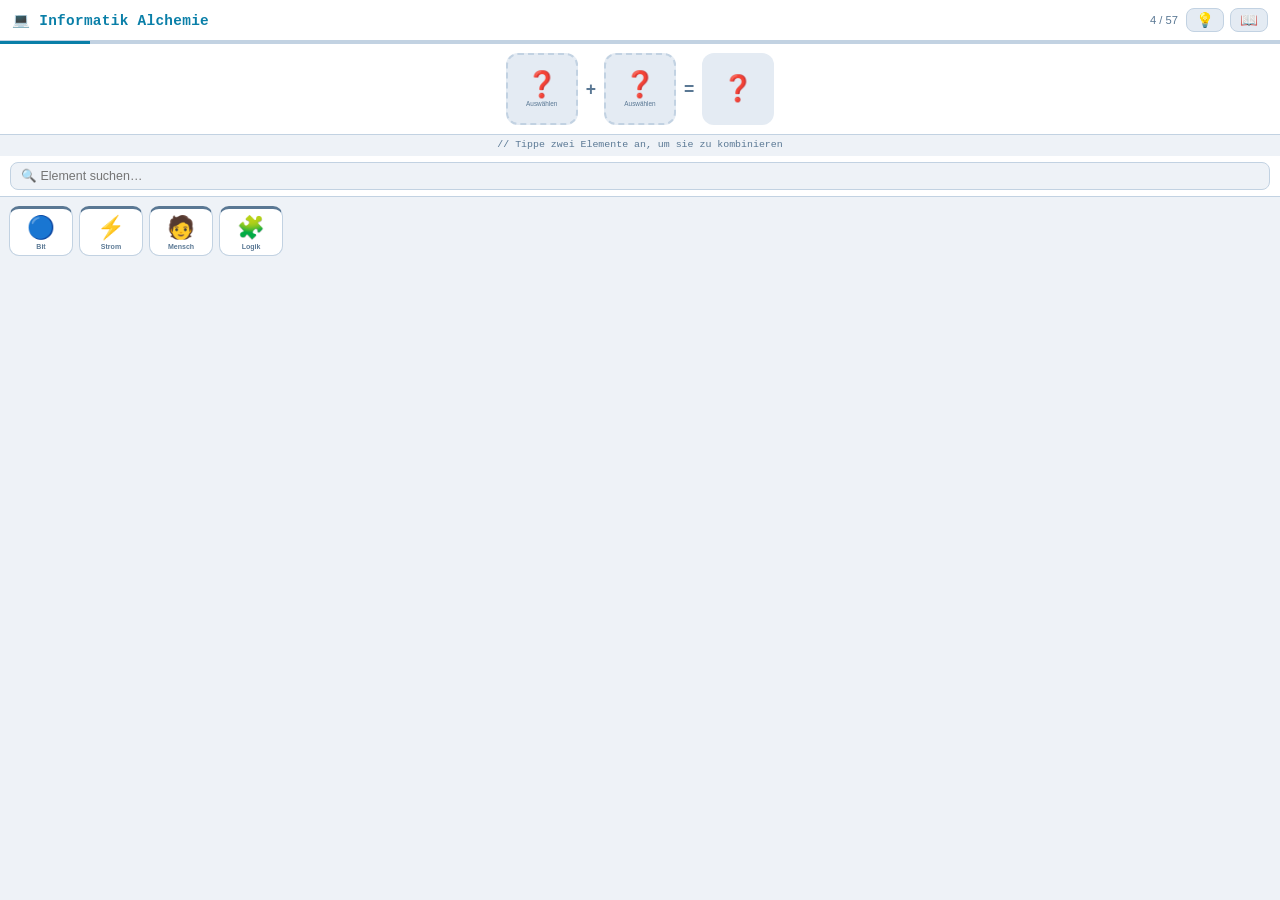
==== index.html @ 6293e2a5 "Rename Index.html to index.html" ====
<!DOCTYPE html>
<html lang="de">
<head>
<meta charset="UTF-8">
<meta name="viewport" content="width=device-width, initial-scale=1.0, user-scalable=no">
<title>Informatik Alchemie – Klasse 7</title>
<style>
*{box-sizing:border-box;margin:0;padding:0}
:root{--bg:#eef2f7;--bg2:#ffffff;--bg3:#e4ebf3;--bd:#c2d2e2;--cy:#0a7fa8;--txt:#1a2a3a;--dim:#5a7894;--grn:#1a7a50;--red:#a02828}
html,body{height:100%;overflow:hidden}
body{font-family:-apple-system,BlinkMacSystemFont,"Segoe UI",sans-serif;background:var(--bg);color:var(--txt);display:flex;flex-direction:column}
#hdr{background:var(--bg2);border-bottom:1px solid var(--bd);padding:8px 12px;display:flex;justify-content:space-between;align-items:center;flex-shrink:0;gap:8px}
#ttl{font-size:.9rem;font-weight:700;color:var(--cy);font-family:'Courier New',monospace;letter-spacing:.3px;white-space:nowrap;overflow:hidden;text-overflow:ellipsis}
.hbtns{display:flex;align-items:center;gap:6px;flex-shrink:0}
#cnt{font-size:.7rem;color:var(--dim);margin-right:2px}
.hbtn{background:var(--bg3);border:1.5px solid var(--bd);color:var(--cy);border-radius:8px;padding:4px 9px;cursor:pointer;font-size:.9rem;line-height:1;transition:background .15s}
.hbtn:active{background:var(--bd)}
#pb{height:3px;background:var(--bd);flex-shrink:0}
#pf{height:100%;background:var(--cy);transition:width .5s}
#cbar{background:var(--bg2);padding:9px 10px;display:flex;align-items:center;justify-content:center;gap:8px;flex-shrink:0;border-bottom:1px solid var(--bd)}
.cslot{width:72px;height:72px;border:2px dashed var(--bd);border-radius:12px;background:var(--bg3);display:flex;flex-direction:column;align-items:center;justify-content:center;flex-shrink:0;transition:border-color .2s}
.cslot.on{border-style:solid;border-color:var(--cy)}
.cslot .se{font-size:1.6rem;line-height:1}
.cslot .sn{font-size:.4rem;color:var(--dim);margin-top:2px;text-align:center;padding:0 3px;max-width:100%;white-space:nowrap;overflow:hidden;text-overflow:ellipsis}
.op{color:var(--dim);font-size:1.1rem;font-weight:bold;flex-shrink:0}
#rslot{width:72px;height:72px;border:2px solid transparent;border-radius:12px;background:var(--bg3);display:flex;flex-direction:column;align-items:center;justify-content:center;flex-shrink:0;transition:border-color .2s}
#rslot .se{font-size:1.6rem;line-height:1}
#rslot .sn{font-size:.4rem;color:var(--dim);margin-top:2px;text-align:center;padding:0 3px}
#rslot.ok{border-color:var(--grn);background:#e6f5ee;animation:pop .4s}
#rslot.nw{border-color:var(--cy);background:#e0f3f8;animation:pop .5s}
#rslot.no{border-color:var(--red);animation:shk .35s}
@keyframes pop{0%{transform:scale(.75)}55%{transform:scale(1.12)}100%{transform:scale(1)}}
@keyframes shk{0%,100%{transform:translateX(0)}30%{transform:translateX(-7px)}70%{transform:translateX(7px)}}
#hint{padding:4px 12px;font-size:.62rem;color:var(--dim);text-align:center;flex-shrink:0;min-height:20px;font-family:'Courier New',monospace;line-height:1.3}
#searchbar{padding:6px 10px;flex-shrink:0;background:var(--bg2);border-bottom:1px solid var(--bd)}
#search{width:100%;padding:6px 10px;border:1.5px solid var(--bd);border-radius:8px;background:var(--bg);color:var(--txt);font-size:.78rem;outline:none}
#search:focus{border-color:var(--cy)}
#grid{flex:1;overflow-y:auto;-webkit-overflow-scrolling:touch;padding:9px;display:flex;flex-wrap:wrap;gap:6px;align-content:flex-start}
.chip{display:flex;flex-direction:column;align-items:center;padding:7px 5px 5px;background:var(--bg2);border:1.5px solid var(--bd);border-radius:10px;cursor:pointer;min-width:64px;max-width:76px;flex:0 0 auto;user-select:none;-webkit-user-select:none;-webkit-tap-highlight-color:transparent;transition:transform .12s,border-color .12s,box-shadow .12s;border-top-width:3px}
.chip:active{transform:scale(.93)}
.chip.sel{border-color:var(--cy)!important;box-shadow:0 0 0 2px rgba(10,127,168,.25);transform:scale(1.06)}
.chip.hl{box-shadow:0 0 0 3px rgba(230,170,20,.55);border-color:#e6aa14!important}
.chip .em{font-size:1.4rem;line-height:1.1}
.chip .nm{font-size:.44rem;margin-top:2px;text-align:center;white-space:nowrap;font-weight:600}
@keyframes nin{0%{opacity:0;transform:scale(.5) rotate(-8deg)}60%{transform:scale(1.15) rotate(2deg)}100%{opacity:1;transform:scale(1)}}
.chip.ni{animation:nin .5s ease}
#toast{position:fixed;bottom:14px;left:50%;transform:translateX(-50%) translateY(80px);background:linear-gradient(135deg,#0a7fa8,#3dc8d8);color:#fff;padding:8px 18px;border-radius:20px;font-weight:700;font-size:.78rem;opacity:0;transition:transform .3s,opacity .3s;pointer-events:none;z-index:999;max-width:88%;text-align:center;font-family:'Courier New',monospace;box-shadow:0 4px 16px rgba(0,0,0,.2)}
#toast.sh{opacity:1;transform:translateX(-50%) translateY(0)}
/* Lexikon */
#lex{display:none;position:fixed;inset:0;background:rgba(20,40,60,.45);z-index:9000;align-items:center;justify-content:center;padding:14px}
#lex.sh{display:flex}
#lexbox{background:var(--bg);width:100%;max-width:560px;max-height:90%;border-radius:14px;display:flex;flex-direction:column;overflow:hidden;box-shadow:0 12px 40px rgba(0,0,0,.3)}
#lexhdr{background:var(--bg2);padding:12px 16px;display:flex;justify-content:space-between;align-items:center;border-bottom:1px solid var(--bd);flex-shrink:0}
#lexhdr b{color:var(--cy);font-size:1rem}
#lexhdr button{background:none;border:none;font-size:1.2rem;cursor:pointer;color:var(--dim)}
#lexbody{overflow-y:auto;padding:10px 14px;flex:1}
.lexcat{margin:12px 0 6px;font-size:.78rem;font-weight:700;display:flex;align-items:center;gap:6px}
.lexcat .dot{width:10px;height:10px;border-radius:50%;display:inline-block}
.lexcat .pct{font-size:.62rem;color:var(--dim);font-weight:400;margin-left:auto}
.lexrow{display:flex;gap:10px;padding:8px 6px;border-bottom:1px solid var(--bg3);align-items:flex-start}
.lexrow .lem{font-size:1.5rem;flex-shrink:0;width:30px;text-align:center}
.lexrow .ltx{flex:1}
.lexrow .ln{font-weight:700;font-size:.82rem}
.lexrow .ld{font-size:.72rem;color:var(--dim);margin:2px 0;line-height:1.35}
.lexrow .lr{font-size:.66rem;color:var(--cy);font-family:'Courier New',monospace}
#lexfoot{padding:10px 14px;border-top:1px solid var(--bd);background:var(--bg2);flex-shrink:0;text-align:center}
#lexfoot button{background:var(--bg3);border:1.5px solid var(--bd);color:var(--red);border-radius:8px;padding:7px 16px;cursor:pointer;font-size:.78rem;font-weight:600}
/* Win */
#win{display:none;position:fixed;inset:0;background:rgba(255,255,255,.94);align-items:center;justify-content:center;flex-direction:column;gap:14px;z-index:9999;text-align:center;padding:24px}
#win.sh{display:flex}
#win h2{font-size:1.3rem;color:var(--cy);font-family:'Courier New',monospace}
#win p{color:var(--txt);font-size:.85rem;line-height:1.6}
</style>
</head>
<body>
<div id="hdr">
  <div id="ttl">💻 Informatik Alchemie</div>
  <div class="hbtns">
    <span id="cnt">4 / 57</span>
    <button class="hbtn" onclick="hint()" title="Tipp">💡</button>
    <button class="hbtn" onclick="openLex()" title="Lexikon">📖</button>
  </div>
</div>
<div id="pb"><div id="pf" style="width:7%"></div></div>
<div id="cbar">
  <div class="cslot" id="sa"><span class="se">❓</span><span class="sn">Auswählen</span></div>
  <div class="op">+</div>
  <div class="cslot" id="sb"><span class="se">❓</span><span class="sn">Auswählen</span></div>
  <div class="op">=</div>
  <div id="rslot"><span class="se" id="re">❓</span><span class="sn" id="rn"></span></div>
</div>
<div id="hint">// Tippe zwei Elemente an, um sie zu kombinieren</div>
<div id="searchbar"><input id="search" placeholder="🔍 Element suchen…" oninput="renderGrid()"></div>
<div id="grid"></div>
<div id="toast"></div>

<div id="lex"><div id="lexbox">
  <div id="lexhdr"><b>📖 Lexikon</b><button onclick="closeLex()">✕</button></div>
  <div id="lexbody"></div>
  <div id="lexfoot"><button onclick="resetGame()">🔄 Spiel zurücksetzen</button></div>
</div></div>

<div id="win">
  <div style="font-size:3rem">🏆</div>
  <h2>./win --alle-entdeckt</h2>
  <p>Du hast alle 57 Informatik-Konzepte gefunden!<br>Du bist ein echter Informatik-Profi! 🎉</p>
</div>

<script>
// EL[key] = [Name, Emoji, Kategorie, Definition]
const EL={
  bit:["Bit","🔵","grund","Kleinste Informationseinheit – ist entweder 0 oder 1."],
  strom:["Strom","⚡","grund","Elektrische Energie, die alle Computer-Bauteile antreibt."],
  mensch:["Mensch","🧑","grund","Programmiert, bedient und nutzt den Computer."],
  logik:["Logik","🧩","grund","Regeln, nach denen wahr/falsch-Entscheidungen getroffen werden."],
  byte:["Byte","💾","daten","8 Bits zusammen – speichert z.B. genau ein Zeichen."],
  signal:["Signal","📶","daten","Ein Bit, das als Strom über eine Leitung übertragen wird."],
  binaerzahl:["Binärzahl","🔢","daten","Zahl, die nur aus 0 und 1 besteht (Dualsystem)."],
  zahl:["Dezimalzahl","🔟","daten","Zahl im Zehnersystem mit den Ziffern 0–9, wie wir sie kennen."],
  pixel:["Pixel","⬜","daten","Kleinster einzelner Bildpunkt auf dem Bildschirm."],
  zeichen:["Zeichen","🔤","daten","Ein Buchstabe, eine Ziffer oder ein Symbol (per ASCII codiert)."],
  datei:["Datei","📄","daten","Gespeicherte Daten mit einem Namen, z.B. ein Foto oder Text."],
  text:["Text","📝","daten","Eine Folge von Zeichen, die Wörter und Sätze bildet."],
  bild:["Bild","🖼️","daten","Aus vielen Pixeln zusammengesetzte Grafik."],
  video:["Video","🎬","daten","Bewegte Bilder zusammen mit Ton."],
  ton:["Ton","🎵","daten","Hörbares Signal, z.B. Musik oder Sprache."],
  qrcode:["QR-Code","🔲","daten","Quadratisches Muster, das Daten als Bild speichert."],
  ordner:["Ordner","📁","daten","Behälter, der mehrere Dateien zusammen ablegt."],
  arbeitsspeicher:["Arbeitsspeicher","💡","hardware","Schneller Speicher (RAM) – behält Daten nur, solange Strom da ist."],
  bildschirm:["Bildschirm","📺","hardware","Zeigt Bilder und Texte sichtbar an (Monitor)."],
  transistor:["Transistor","🔌","hardware","Winziger elektronischer Schalter – Grundbaustein des Computers."],
  gatter:["Logikgatter","🚪","hardware","Schaltung, die logische Verknüpfungen wie UND/ODER ausführt."],
  schaltkreis:["Schaltkreis","⬛","hardware","Viele verbundene Gatter auf einem Chip."],
  prozessor:["Prozessor","🧠","hardware","Das Rechenzentrum (CPU) – führt alle Befehle aus."],
  rechner:["Rechner","🖥️","hardware","Prozessor und Arbeitsspeicher, die zusammen rechnen."],
  festplatte:["Festplatte","🗄️","hardware","Speicher, der Daten dauerhaft behält – auch ohne Strom."],
  computer:["Computer","💻","hardware","Vollständige Maschine zum Verarbeiten von Daten."],
  algorithmus:["Algorithmus","📋","prog","Schritt-für-Schritt-Anleitung zum Lösen eines Problems."],
  bedingung:["Bedingung","❓","prog","Eine wenn-dann-Entscheidung im Programm (if)."],
  sequenz:["Sequenz","➡️","prog","Befehle, die nacheinander ausgeführt werden."],
  schleife:["Schleife","🔄","prog","Wiederholt Befehle, solange eine Bedingung gilt (Loop)."],
  funktion:["Funktion","📦","prog","Wiederverwendbarer Block aus mehreren Befehlen."],
  code:["Code","🔡","prog","In einer Programmiersprache geschriebener Algorithmus."],
  pseudocode:["Pseudocode","📓","prog","Algorithmus in einfacher Sprache – noch nicht für den Computer."],
  struktogramm:["Struktogramm","📊","prog","Diagramm, das einen Algorithmus in Blöcken darstellt."],
  fehler:["Fehler / Bug","❌","prog","Das Programm tut nicht, was es soll."],
  debugging:["Debugging","🔍","prog","Fehler im Programm suchen und beheben."],
  programm:["Programm","💿","prog","Code, der vom Prozessor ausgeführt wird."],
  software:["Software","📱","prog","Alle Programme zusammen (Gegenteil von Hardware)."],
  betriebssystem:["Betriebssystem","⚙️","prog","Grundprogramm, das den Computer steuert (z.B. Windows)."],
  app:["App","📲","prog","Anwendungsprogramm für Nutzer, oft auf dem Handy."],
  roboter:["Roboter","🦾","prog","Maschine, die nach einem Programm Aufgaben ausführt."],
  ki:["KI","🤖","prog","Künstliche Intelligenz – Software, die scheinbar denkt und lernt."],
  netzwerk:["Netzwerk","🕸️","netz","Mehrere verbundene Computer, die Daten austauschen."],
  protokoll:["Protokoll","📜","netz","Regeln, wie Geräte miteinander kommunizieren (z.B. HTTP)."],
  router:["Router","📡","netz","Gerät, das Datenpakete im Netzwerk weiterleitet."],
  ipadresse:["IP-Adresse","🏷️","netz","Eindeutige Nummer eines Geräts im Netzwerk."],
  internet:["Internet","🌍","netz","Weltweites Netz aus Millionen verbundener Netzwerke."],
  server:["Server","🗃️","netz","Computer, der Daten oder Dienste bereitstellt."],
  cloud:["Cloud","☁️","netz","Speicher und Dienste auf fernen Servern im Internet."],
  website:["Website","🌐","netz","Seite im Internet, die im Browser angezeigt wird."],
  email:["E-Mail","📧","netz","Elektronische Nachricht, übers Internet verschickt."],
  passwort:["Passwort","🔑","sicher","Geheime Zeichenfolge, die ein Konto schützt."],
  verschluesselung:["Verschlüsselung","🔐","sicher","Macht Daten unlesbar – außer für Befugte."],
  datenschutz:["Datenschutz","🛡️","sicher","Schutz persönlicher Daten vor Missbrauch."],
  firewall:["Firewall","🧱","sicher","Schutzwall, der unerwünschte Zugriffe blockiert."],
  datenbank:["Datenbank","🗂️","sicher","Geordnete Sammlung vieler Daten zum schnellen Finden."],
  suche:["Suchalgorithmus","🔎","sicher","Verfahren, das gezielt Daten in einer Menge findet."],
};
const TOTAL=Object.keys(EL).length;

const CAT={
  grund:["Grundelemente","#5a7894"],
  daten:["Daten & Darstellung","#1e7fd0"],
  hardware:["Hardware","#d07a1a"],
  prog:["Programmierung","#1a9a5a"],
  netz:["Netzwerk","#8050c0"],
  sicher:["Sicherheit & Daten","#c0405a"],
};

const R={},REV={};
function r(a,b,c){R[[a,b].sort().join("+")]=c;if(!REV[c])REV[c]=[a,b]}

// Daten & Darstellung
r("bit","bit","byte");r("bit","strom","signal");r("bit","logik","binaerzahl");
r("binaerzahl","binaerzahl","zahl");r("byte","byte","pixel");r("byte","logik","zeichen");
r("byte","zeichen","datei");r("byte","strom","arbeitsspeicher");r("zeichen","zeichen","text");
r("zeichen","mensch","passwort");r("pixel","pixel","bild");r("bild","strom","bildschirm");
r("bild","ton","video");r("signal","signal","ton");r("signal","logik","protokoll");
r("binaerzahl","bild","qrcode");
// Hardware
r("strom","logik","transistor");r("transistor","transistor","gatter");r("gatter","gatter","schaltkreis");
r("schaltkreis","strom","prozessor");r("prozessor","arbeitsspeicher","rechner");r("ordner","strom","festplatte");
r("datei","datei","ordner");r("rechner","festplatte","computer");
// Programmierung
r("mensch","logik","algorithmus");r("algorithmus","logik","bedingung");r("algorithmus","algorithmus","sequenz");
r("bedingung","algorithmus","schleife");r("sequenz","logik","funktion");r("algorithmus","zeichen","code");
r("algorithmus","text","pseudocode");r("algorithmus","bild","struktogramm");r("code","logik","fehler");
r("code","prozessor","programm");r("fehler","algorithmus","debugging");r("programm","programm","software");
r("software","computer","betriebssystem");r("software","mensch","app");r("algorithmus","zahl","verschluesselung");
// Netzwerk
r("netzwerk","protokoll","router");r("computer","computer","netzwerk");r("netzwerk","zahl","ipadresse");
r("netzwerk","logik","firewall");r("router","router","internet");r("code","internet","website");
r("text","internet","email");r("computer","internet","server");r("server","server","cloud");
// Datenschutz & Datenbank
r("passwort","internet","datenschutz");r("datei","logik","datenbank");r("datenbank","algorithmus","suche");
// KI & Robotik
r("computer","algorithmus","roboter");r("mensch","roboter","ki");
// Bonus
r("binaerzahl","strom","signal");r("mensch","internet","email");r("mensch","computer","betriebssystem");

const START=["bit","strom","mensch","logik"];
let disc=[...START];
let dset=new Set(disc);
let sel=null,rTmr=null,tTmr=null;

const grid=document.getElementById("grid");
const sa=document.getElementById("sa"),sb=document.getElementById("sb");
const rslot=document.getElementById("rslot"),re=document.getElementById("re"),rn=document.getElementById("rn");
const hintEl=document.getElementById("hint"),toast=document.getElementById("toast"),search=document.getElementById("search");

function key2(a,b){return [a,b].sort().join("+")}

function setSlot(el,k){
  if(k){const[n,e]=EL[k];el.innerHTML=`<span class="se">${e}</span><span class="sn">${n}</span>`;el.classList.add("on")}
  else{el.innerHTML=`<span class="se">❓</span><span class="sn">Auswählen</span>`;el.classList.remove("on")}
}
function resetResult(){
  rslot.className="";re.textContent="❓";rn.textContent="";
  setSlot(sa,null);setSlot(sb,null);
  hintEl.textContent="// Tippe zwei Elemente an, um sie zu kombinieren";
  renderGrid();
}
function renderGrid(newK){
  const q=(search.value||"").trim().toLowerCase();
  grid.innerHTML="";
  for(const k of disc){
    const[n,e,cat]=EL[k];
    if(q && !n.toLowerCase().includes(q))continue;
    const c=document.createElement("div");
    c.className="chip"+(sel===k?" sel":"")+(k===newK?" ni":"");
    c.style.borderTopColor=CAT[cat][1];
    c.innerHTML=`<span class="em">${e}</span><span class="nm" style="color:${CAT[cat][1]}">${n}</span>`;
    c.addEventListener("click",()=>onChip(k));
    grid.appendChild(c);
  }
  const n=dset.size;
  document.getElementById("cnt").textContent=`${n} / ${TOTAL}`;
  document.getElementById("pf").style.width=`${(n/TOTAL*100).toFixed(1)}%`;
  if(n===TOTAL)setTimeout(()=>document.getElementById("win").classList.add("sh"),900);
}
function onChip(k){
  if(sel===null){
    sel=k;setSlot(sa,k);
    hintEl.textContent=`> ${EL[k][1]} ${EL[k][0]} ausgewählt — wähle ein zweites Element`;
    renderGrid();
  } else if(sel===k && !R[key2(k,k)]){
    sel=null;setSlot(sa,null);
    hintEl.textContent="// Tippe zwei Elemente an, um sie zu kombinieren";
    renderGrid();
  } else {
    const res=R[key2(sel,k)];
    setSlot(sb,k);
    if(rTmr)clearTimeout(rTmr);
    if(res){
      const isNew=!dset.has(res);
      if(isNew){disc.push(res);dset.add(res);saveProgress()}
      const[rNm,rEm,rCat,rDef]=EL[res];
      re.textContent=rEm;rn.textContent=rNm;
      rslot.className=isNew?"nw":"ok";
      if(isNew){
        hintEl.innerHTML=`📘 <b>${rNm}:</b> ${rDef}`;
        showToast(`✅ Neu: ${rEm} ${rNm}`);
      } else {
        hintEl.textContent=`> ${rEm} ${rNm} (bereits bekannt)`;
      }
      renderGrid(isNew?res:null);
    } else {
      re.textContent="✕";rn.textContent="Keine Kombi";
      rslot.className="no";
      hintEl.textContent="> ERROR: keine Kombination gefunden";
      renderGrid();
    }
    sel=null;
    rTmr=setTimeout(resetResult,res&&!dset.has(res)?3600:res?1600:900);
  }
}
function showToast(msg){
  toast.textContent=msg;toast.classList.add("sh");
  if(tTmr)clearTimeout(tTmr);
  tTmr=setTimeout(()=>toast.classList.remove("sh"),2600);
}

// === TIPP ===
function hint(){
  const opts=[];
  for(let i=0;i<disc.length;i++)for(let j=i;j<disc.length;j++){
    const res=R[key2(disc[i],disc[j])];
    if(res && !dset.has(res))opts.push([disc[i],disc[j]]);
  }
  if(!opts.length){showToast("Keine neuen Kombis mit aktuellen Elementen");return}
  const[a,b]=opts[Math.floor(Math.random()*opts.length)];
  hintEl.innerHTML=`💡 Tipp: kombiniere <b>${EL[a][1]} ${EL[a][0]}</b> + <b>${EL[b][1]} ${EL[b][0]}</b>`;
  search.value="";
  [a,b].forEach(k=>{
    const chips=grid.querySelectorAll(".chip");
    chips.forEach(c=>{if(c.querySelector(".nm").textContent===EL[k][0]){c.classList.add("hl");setTimeout(()=>c.classList.remove("hl"),2500)}});
  });
  renderGrid();
  setTimeout(()=>{[a,b].forEach(k=>{grid.querySelectorAll(".chip").forEach(c=>{if(c.querySelector(".nm").textContent===EL[k][0])c.classList.add("hl")})})},30);
}

// === LEXIKON ===
function openLex(){
  const body=document.getElementById("lexbody");
  let html="";
  for(const cat in CAT){
    const[cn,cc]=CAT[cat];
    const all=Object.keys(EL).filter(k=>EL[k][2]===cat);
    const found=all.filter(k=>dset.has(k));
    if(!found.length)continue;
    html+=`<div class="lexcat"><span class="dot" style="background:${cc}"></span>${cn}<span class="pct">${found.length}/${all.length}</span></div>`;
    for(const k of found){
      const[n,e,,def]=EL[k];
      let rec="Grundelement";
      if(REV[k]){const[a,b]=REV[k];rec=`${EL[a][1]} ${EL[a][0]} + ${EL[b][1]} ${EL[b][0]}`}
      html+=`<div class="lexrow"><div class="lem">${e}</div><div class="ltx"><div class="ln" style="color:${cc}">${n}</div><div class="ld">${def}</div><div class="lr">= ${rec}</div></div></div>`;
    }
  }
  body.innerHTML=html;
  document.getElementById("lex").classList.add("sh");
}
function closeLex(){document.getElementById("lex").classList.remove("sh")}
function resetGame(){
  if(!confirm("Wirklich neu starten? Alle entdeckten Elemente gehen verloren."))return;
  disc=[...START];dset=new Set(disc);sel=null;
  search.value="";saveProgress();resetResult();closeLex();
  document.getElementById("win").classList.remove("sh");
}

// === SPEICHERN ===
async function saveProgress(){try{await window.storage.set("ia7:disc",JSON.stringify(disc),false)}catch(e){}}
async function loadProgress(){
  try{
    const r=await window.storage.get("ia7:disc",false);
    if(r&&r.value){
      const arr=JSON.parse(r.value).filter(k=>EL[k]);
      const merged=[...START];
      for(const k of arr)if(!merged.includes(k))merged.push(k);
      disc=merged;dset=new Set(disc);
    }
  }catch(e){}
  renderGrid();
}

renderGrid();
loadProgress();
</script>
</body>
</html>
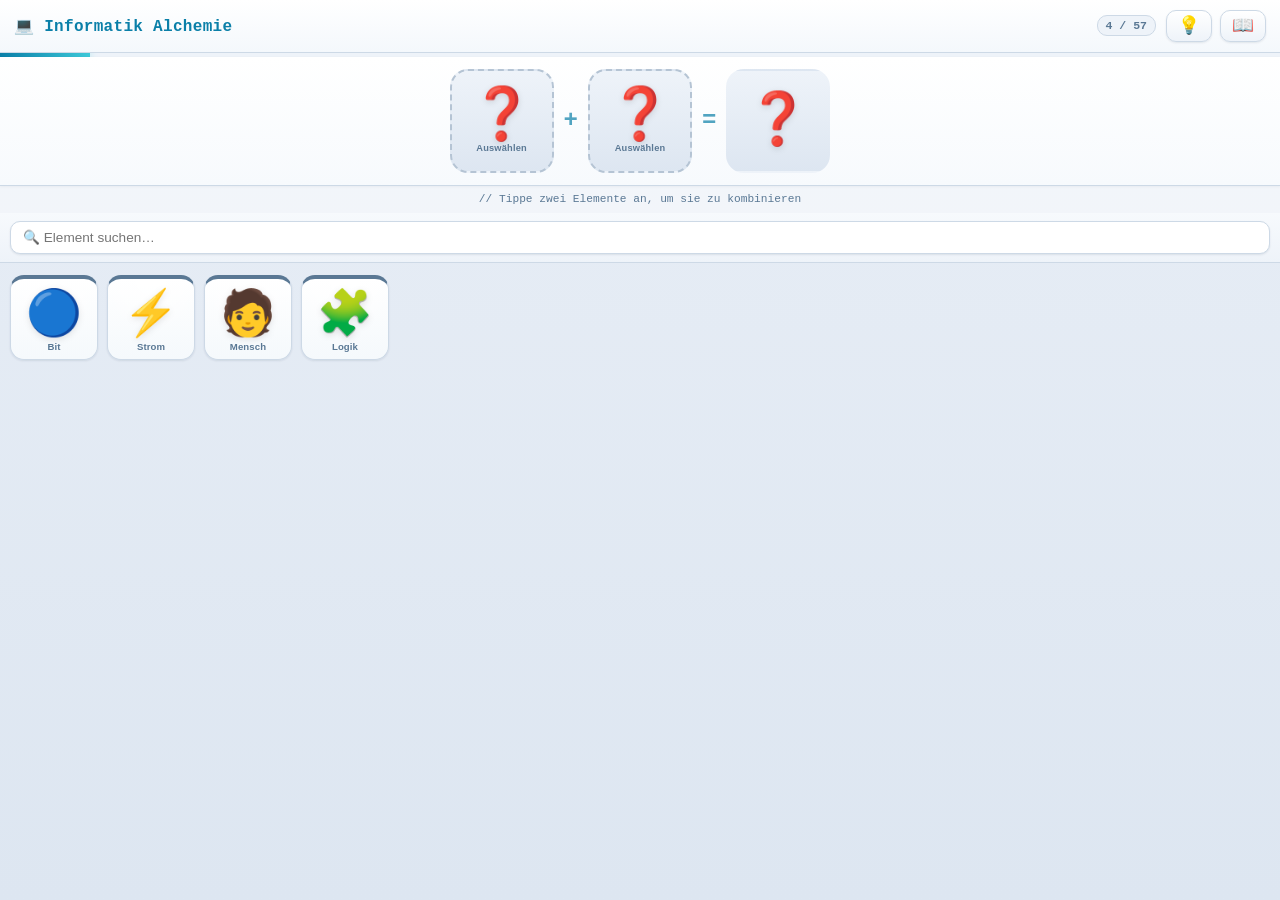
==== commit 2d735e97: "Symbole verdoppeln und Styling modernisieren Emoji-Größen verdoppelt (Chips 1.4→2.8rem, Slots 1.6→3." ====
--- a/index.html
+++ b/index.html
@@ -6,70 +6,106 @@
 <title>Informatik Alchemie – Klasse 7</title>
 <style>
 *{box-sizing:border-box;margin:0;padding:0}
-:root{--bg:#eef2f7;--bg2:#ffffff;--bg3:#e4ebf3;--bd:#c2d2e2;--cy:#0a7fa8;--txt:#1a2a3a;--dim:#5a7894;--grn:#1a7a50;--red:#a02828}
+:root{
+  --bg:#e8eef6;--bg2:#ffffff;--bg3:#eef3f9;--bd:#cdd9e6;--bd2:#b5c4d4;
+  --cy:#0a7fa8;--cy2:#3dc8d8;--txt:#13243a;--dim:#5a7894;
+  --grn:#0f9560;--red:#c53030;--gold:#e6aa14;
+  --shadow-sm:0 1px 2px rgba(20,40,70,.06),0 1px 3px rgba(20,40,70,.04);
+  --shadow-md:0 4px 12px rgba(20,40,70,.08),0 2px 4px rgba(20,40,70,.05);
+  --shadow-lg:0 10px 30px rgba(20,40,70,.15),0 4px 10px rgba(20,40,70,.08);
+}
 html,body{height:100%;overflow:hidden}
-body{font-family:-apple-system,BlinkMacSystemFont,"Segoe UI",sans-serif;background:var(--bg);color:var(--txt);display:flex;flex-direction:column}
-#hdr{background:var(--bg2);border-bottom:1px solid var(--bd);padding:8px 12px;display:flex;justify-content:space-between;align-items:center;flex-shrink:0;gap:8px}
-#ttl{font-size:.9rem;font-weight:700;color:var(--cy);font-family:'Courier New',monospace;letter-spacing:.3px;white-space:nowrap;overflow:hidden;text-overflow:ellipsis}
-.hbtns{display:flex;align-items:center;gap:6px;flex-shrink:0}
-#cnt{font-size:.7rem;color:var(--dim);margin-right:2px}
-.hbtn{background:var(--bg3);border:1.5px solid var(--bd);color:var(--cy);border-radius:8px;padding:4px 9px;cursor:pointer;font-size:.9rem;line-height:1;transition:background .15s}
-.hbtn:active{background:var(--bd)}
-#pb{height:3px;background:var(--bd);flex-shrink:0}
-#pf{height:100%;background:var(--cy);transition:width .5s}
-#cbar{background:var(--bg2);padding:9px 10px;display:flex;align-items:center;justify-content:center;gap:8px;flex-shrink:0;border-bottom:1px solid var(--bd)}
-.cslot{width:72px;height:72px;border:2px dashed var(--bd);border-radius:12px;background:var(--bg3);display:flex;flex-direction:column;align-items:center;justify-content:center;flex-shrink:0;transition:border-color .2s}
-.cslot.on{border-style:solid;border-color:var(--cy)}
-.cslot .se{font-size:1.6rem;line-height:1}
-.cslot .sn{font-size:.4rem;color:var(--dim);margin-top:2px;text-align:center;padding:0 3px;max-width:100%;white-space:nowrap;overflow:hidden;text-overflow:ellipsis}
-.op{color:var(--dim);font-size:1.1rem;font-weight:bold;flex-shrink:0}
-#rslot{width:72px;height:72px;border:2px solid transparent;border-radius:12px;background:var(--bg3);display:flex;flex-direction:column;align-items:center;justify-content:center;flex-shrink:0;transition:border-color .2s}
-#rslot .se{font-size:1.6rem;line-height:1}
-#rslot .sn{font-size:.4rem;color:var(--dim);margin-top:2px;text-align:center;padding:0 3px}
-#rslot.ok{border-color:var(--grn);background:#e6f5ee;animation:pop .4s}
-#rslot.nw{border-color:var(--cy);background:#e0f3f8;animation:pop .5s}
-#rslot.no{border-color:var(--red);animation:shk .35s}
-@keyframes pop{0%{transform:scale(.75)}55%{transform:scale(1.12)}100%{transform:scale(1)}}
-@keyframes shk{0%,100%{transform:translateX(0)}30%{transform:translateX(-7px)}70%{transform:translateX(7px)}}
-#hint{padding:4px 12px;font-size:.62rem;color:var(--dim);text-align:center;flex-shrink:0;min-height:20px;font-family:'Courier New',monospace;line-height:1.3}
-#searchbar{padding:6px 10px;flex-shrink:0;background:var(--bg2);border-bottom:1px solid var(--bd)}
-#search{width:100%;padding:6px 10px;border:1.5px solid var(--bd);border-radius:8px;background:var(--bg);color:var(--txt);font-size:.78rem;outline:none}
-#search:focus{border-color:var(--cy)}
-#grid{flex:1;overflow-y:auto;-webkit-overflow-scrolling:touch;padding:9px;display:flex;flex-wrap:wrap;gap:6px;align-content:flex-start}
-.chip{display:flex;flex-direction:column;align-items:center;padding:7px 5px 5px;background:var(--bg2);border:1.5px solid var(--bd);border-radius:10px;cursor:pointer;min-width:64px;max-width:76px;flex:0 0 auto;user-select:none;-webkit-user-select:none;-webkit-tap-highlight-color:transparent;transition:transform .12s,border-color .12s,box-shadow .12s;border-top-width:3px}
-.chip:active{transform:scale(.93)}
-.chip.sel{border-color:var(--cy)!important;box-shadow:0 0 0 2px rgba(10,127,168,.25);transform:scale(1.06)}
-.chip.hl{box-shadow:0 0 0 3px rgba(230,170,20,.55);border-color:#e6aa14!important}
-.chip .em{font-size:1.4rem;line-height:1.1}
-.chip .nm{font-size:.44rem;margin-top:2px;text-align:center;white-space:nowrap;font-weight:600}
-@keyframes nin{0%{opacity:0;transform:scale(.5) rotate(-8deg)}60%{transform:scale(1.15) rotate(2deg)}100%{opacity:1;transform:scale(1)}}
-.chip.ni{animation:nin .5s ease}
-#toast{position:fixed;bottom:14px;left:50%;transform:translateX(-50%) translateY(80px);background:linear-gradient(135deg,#0a7fa8,#3dc8d8);color:#fff;padding:8px 18px;border-radius:20px;font-weight:700;font-size:.78rem;opacity:0;transition:transform .3s,opacity .3s;pointer-events:none;z-index:999;max-width:88%;text-align:center;font-family:'Courier New',monospace;box-shadow:0 4px 16px rgba(0,0,0,.2)}
+body{font-family:-apple-system,BlinkMacSystemFont,"Segoe UI",sans-serif;background:linear-gradient(180deg,#e8eef6 0%,#dde6f1 100%);color:var(--txt);display:flex;flex-direction:column;-webkit-font-smoothing:antialiased}
+
+#hdr{background:linear-gradient(180deg,#ffffff,#f4f8fc);border-bottom:1px solid var(--bd);padding:10px 14px;display:flex;justify-content:space-between;align-items:center;flex-shrink:0;gap:8px;box-shadow:var(--shadow-sm)}
+#ttl{font-size:1rem;font-weight:700;color:var(--cy);font-family:'Courier New',monospace;letter-spacing:.3px;white-space:nowrap;overflow:hidden;text-overflow:ellipsis}
+.hbtns{display:flex;align-items:center;gap:8px;flex-shrink:0}
+#cnt{font-size:.72rem;color:var(--dim);margin-right:2px;font-weight:600;font-family:'Courier New',monospace;background:var(--bg3);padding:3px 8px;border-radius:10px;border:1px solid var(--bd)}
+.hbtn{background:linear-gradient(180deg,#fff,var(--bg3));border:1.5px solid var(--bd);color:var(--cy);border-radius:10px;padding:6px 11px;cursor:pointer;font-size:1.1rem;line-height:1;transition:all .15s;box-shadow:var(--shadow-sm)}
+.hbtn:hover{border-color:var(--cy);transform:translateY(-1px);box-shadow:var(--shadow-md)}
+.hbtn:active{transform:translateY(0) scale(.95);background:var(--bd)}
+
+#pb{height:4px;background:var(--bg3);flex-shrink:0;overflow:hidden}
+#pf{height:100%;background:linear-gradient(90deg,var(--cy),var(--cy2));transition:width .6s cubic-bezier(.2,.8,.2,1);box-shadow:0 0 8px rgba(61,200,216,.6)}
+
+#cbar{background:linear-gradient(180deg,#fff,#f7fafd);padding:12px 10px;display:flex;align-items:center;justify-content:center;gap:10px;flex-shrink:0;border-bottom:1px solid var(--bd);box-shadow:var(--shadow-sm)}
+.cslot{width:104px;height:104px;border:2.5px dashed var(--bd2);border-radius:18px;background:linear-gradient(180deg,var(--bg3),#dde6f1);display:flex;flex-direction:column;align-items:center;justify-content:center;flex-shrink:0;transition:all .2s;padding:4px}
+.cslot.on{border-style:solid;border-color:var(--cy);background:linear-gradient(180deg,#e8f4fa,#d4ecf5);box-shadow:inset 0 0 0 1px rgba(10,127,168,.15),0 2px 8px rgba(10,127,168,.18)}
+.cslot .se{font-size:3.2rem;line-height:1;filter:drop-shadow(0 2px 3px rgba(0,0,0,.12))}
+.cslot .sn{font-size:.58rem;color:var(--dim);margin-top:4px;text-align:center;padding:0 3px;max-width:100%;white-space:nowrap;overflow:hidden;text-overflow:ellipsis;font-weight:600;letter-spacing:.2px}
+.cslot.on .sn{color:var(--cy)}
+
+.op{color:var(--cy);font-size:1.5rem;font-weight:900;flex-shrink:0;font-family:'Courier New',monospace;opacity:.7;text-shadow:0 1px 0 rgba(255,255,255,.8)}
+
+#rslot{width:104px;height:104px;border:2.5px solid transparent;border-radius:18px;background:linear-gradient(180deg,var(--bg3),#dde6f1);display:flex;flex-direction:column;align-items:center;justify-content:center;flex-shrink:0;transition:all .25s;padding:4px}
+#rslot .se{font-size:3.2rem;line-height:1;filter:drop-shadow(0 2px 3px rgba(0,0,0,.12))}
+#rslot .sn{font-size:.58rem;color:var(--dim);margin-top:4px;text-align:center;padding:0 3px;font-weight:600;white-space:nowrap;overflow:hidden;text-overflow:ellipsis;max-width:100%}
+#rslot.ok{border-color:var(--grn);background:linear-gradient(180deg,#e9f8f1,#d4f0e2);box-shadow:0 4px 14px rgba(15,149,96,.25);animation:pop .4s}
+#rslot.ok .sn{color:var(--grn)}
+#rslot.nw{border-color:var(--cy);background:linear-gradient(180deg,#e0f3f8,#c5ebf3);box-shadow:0 4px 18px rgba(10,127,168,.35);animation:pop .5s}
+#rslot.nw .sn{color:var(--cy)}
+#rslot.no{border-color:var(--red);background:linear-gradient(180deg,#fbeaea,#f6d8d8);box-shadow:0 4px 14px rgba(197,48,48,.22);animation:shk .35s}
+#rslot.no .sn{color:var(--red)}
+@keyframes pop{0%{transform:scale(.7)}55%{transform:scale(1.14)}100%{transform:scale(1)}}
+@keyframes shk{0%,100%{transform:translateX(0)}25%{transform:translateX(-8px)}75%{transform:translateX(8px)}}
+
+#hint{padding:6px 12px;font-size:.7rem;color:var(--dim);text-align:center;flex-shrink:0;min-height:22px;font-family:'Courier New',monospace;line-height:1.4;background:rgba(255,255,255,.5)}
+#hint b{color:var(--cy)}
+
+#searchbar{padding:8px 10px;flex-shrink:0;background:linear-gradient(180deg,#f7fafd,#eef3f9);border-bottom:1px solid var(--bd)}
+#search{width:100%;padding:8px 12px;border:1.5px solid var(--bd);border-radius:10px;background:#fff;color:var(--txt);font-size:.85rem;outline:none;transition:all .15s;box-shadow:var(--shadow-sm)}
+#search:focus{border-color:var(--cy);box-shadow:0 0 0 3px rgba(10,127,168,.15),var(--shadow-sm)}
+
+#grid{flex:1;overflow-y:auto;-webkit-overflow-scrolling:touch;padding:12px 10px;display:flex;flex-wrap:wrap;gap:9px;align-content:flex-start}
+
+.chip{display:flex;flex-direction:column;align-items:center;justify-content:flex-start;padding:10px 6px 7px;background:linear-gradient(180deg,#fff,#f5f9fc);border:1.5px solid var(--bd);border-radius:14px;cursor:pointer;min-width:88px;max-width:104px;flex:0 0 auto;user-select:none;-webkit-user-select:none;-webkit-tap-highlight-color:transparent;transition:transform .15s cubic-bezier(.2,.8,.2,1),border-color .15s,box-shadow .15s;border-top-width:4px;box-shadow:var(--shadow-sm);position:relative;overflow:hidden}
+.chip::before{content:"";position:absolute;inset:0;background:radial-gradient(circle at 50% 0%,rgba(255,255,255,.7),transparent 60%);pointer-events:none}
+.chip:hover{transform:translateY(-2px);box-shadow:var(--shadow-md);border-color:var(--bd2)}
+.chip:active{transform:scale(.92)}
+.chip.sel{border-color:var(--cy)!important;box-shadow:0 0 0 3px rgba(10,127,168,.25),var(--shadow-md);transform:scale(1.07)}
+.chip.hl{box-shadow:0 0 0 3px rgba(230,170,20,.55),0 4px 14px rgba(230,170,20,.35);border-color:var(--gold)!important;animation:pulse 1.5s infinite}
+@keyframes pulse{0%,100%{box-shadow:0 0 0 3px rgba(230,170,20,.55),0 4px 14px rgba(230,170,20,.35)}50%{box-shadow:0 0 0 6px rgba(230,170,20,.25),0 6px 18px rgba(230,170,20,.45)}}
+.chip .em{font-size:2.8rem;line-height:1.05;filter:drop-shadow(0 2px 3px rgba(0,0,0,.1));position:relative}
+.chip .nm{font-size:.6rem;margin-top:5px;text-align:center;white-space:nowrap;font-weight:700;letter-spacing:.1px;position:relative}
+
+@keyframes nin{0%{opacity:0;transform:scale(.4) rotate(-12deg)}60%{transform:scale(1.18) rotate(3deg)}100%{opacity:1;transform:scale(1)}}
+.chip.ni{animation:nin .55s cubic-bezier(.2,.9,.3,1.2)}
+
+#toast{position:fixed;bottom:18px;left:50%;transform:translateX(-50%) translateY(100px);background:linear-gradient(135deg,var(--cy),var(--cy2));color:#fff;padding:11px 22px;border-radius:24px;font-weight:700;font-size:.85rem;opacity:0;transition:transform .35s cubic-bezier(.2,.8,.2,1),opacity .3s;pointer-events:none;z-index:999;max-width:88%;text-align:center;font-family:'Courier New',monospace;box-shadow:0 8px 24px rgba(10,127,168,.4),0 2px 6px rgba(0,0,0,.1)}
 #toast.sh{opacity:1;transform:translateX(-50%) translateY(0)}
+
 /* Lexikon */
-#lex{display:none;position:fixed;inset:0;background:rgba(20,40,60,.45);z-index:9000;align-items:center;justify-content:center;padding:14px}
-#lex.sh{display:flex}
-#lexbox{background:var(--bg);width:100%;max-width:560px;max-height:90%;border-radius:14px;display:flex;flex-direction:column;overflow:hidden;box-shadow:0 12px 40px rgba(0,0,0,.3)}
-#lexhdr{background:var(--bg2);padding:12px 16px;display:flex;justify-content:space-between;align-items:center;border-bottom:1px solid var(--bd);flex-shrink:0}
-#lexhdr b{color:var(--cy);font-size:1rem}
-#lexhdr button{background:none;border:none;font-size:1.2rem;cursor:pointer;color:var(--dim)}
-#lexbody{overflow-y:auto;padding:10px 14px;flex:1}
-.lexcat{margin:12px 0 6px;font-size:.78rem;font-weight:700;display:flex;align-items:center;gap:6px}
-.lexcat .dot{width:10px;height:10px;border-radius:50%;display:inline-block}
-.lexcat .pct{font-size:.62rem;color:var(--dim);font-weight:400;margin-left:auto}
-.lexrow{display:flex;gap:10px;padding:8px 6px;border-bottom:1px solid var(--bg3);align-items:flex-start}
-.lexrow .lem{font-size:1.5rem;flex-shrink:0;width:30px;text-align:center}
-.lexrow .ltx{flex:1}
-.lexrow .ln{font-weight:700;font-size:.82rem}
-.lexrow .ld{font-size:.72rem;color:var(--dim);margin:2px 0;line-height:1.35}
-.lexrow .lr{font-size:.66rem;color:var(--cy);font-family:'Courier New',monospace}
-#lexfoot{padding:10px 14px;border-top:1px solid var(--bd);background:var(--bg2);flex-shrink:0;text-align:center}
-#lexfoot button{background:var(--bg3);border:1.5px solid var(--bd);color:var(--red);border-radius:8px;padding:7px 16px;cursor:pointer;font-size:.78rem;font-weight:600}
+#lex{display:none;position:fixed;inset:0;background:rgba(20,40,60,.55);backdrop-filter:blur(6px);-webkit-backdrop-filter:blur(6px);z-index:9000;align-items:center;justify-content:center;padding:14px}
+#lex.sh{display:flex;animation:fadeIn .25s}
+@keyframes fadeIn{from{opacity:0}to{opacity:1}}
+#lexbox{background:var(--bg);width:100%;max-width:560px;max-height:90%;border-radius:18px;display:flex;flex-direction:column;overflow:hidden;box-shadow:var(--shadow-lg);animation:slideUp .35s cubic-bezier(.2,.8,.2,1)}
+@keyframes slideUp{from{transform:translateY(20px);opacity:0}to{transform:translateY(0);opacity:1}}
+#lexhdr{background:linear-gradient(180deg,#fff,#f4f8fc);padding:14px 18px;display:flex;justify-content:space-between;align-items:center;border-bottom:1px solid var(--bd);flex-shrink:0}
+#lexhdr b{color:var(--cy);font-size:1.1rem;font-family:'Courier New',monospace}
+#lexhdr button{background:var(--bg3);border:1.5px solid var(--bd);font-size:1rem;cursor:pointer;color:var(--dim);width:32px;height:32px;border-radius:8px;display:flex;align-items:center;justify-content:center;transition:all .15s}
+#lexhdr button:hover{background:var(--bd);color:var(--txt)}
+#lexbody{overflow-y:auto;padding:12px 16px;flex:1}
+.lexcat{margin:14px 0 8px;font-size:.85rem;font-weight:700;display:flex;align-items:center;gap:8px;padding-bottom:6px;border-bottom:1.5px solid var(--bg3)}
+.lexcat .dot{width:12px;height:12px;border-radius:50%;display:inline-block;box-shadow:0 0 0 2px #fff,0 0 0 3px currentColor}
+.lexcat .pct{font-size:.68rem;color:var(--dim);font-weight:600;margin-left:auto;background:var(--bg3);padding:2px 8px;border-radius:8px;border:1px solid var(--bd)}
+.lexrow{display:flex;gap:12px;padding:10px 8px;border-bottom:1px solid var(--bg3);align-items:flex-start;border-radius:8px;transition:background .15s}
+.lexrow:hover{background:var(--bg3)}
+.lexrow .lem{font-size:2.6rem;flex-shrink:0;width:52px;text-align:center;line-height:1;filter:drop-shadow(0 2px 3px rgba(0,0,0,.12))}
+.lexrow .ltx{flex:1;min-width:0}
+.lexrow .ln{font-weight:700;font-size:.92rem;letter-spacing:.1px}
+.lexrow .ld{font-size:.76rem;color:var(--dim);margin:3px 0;line-height:1.4}
+.lexrow .lr{font-size:.7rem;color:var(--cy);font-family:'Courier New',monospace;font-weight:600}
+#lexfoot{padding:12px 16px;border-top:1px solid var(--bd);background:linear-gradient(180deg,#f4f8fc,#fff);flex-shrink:0;text-align:center}
+#lexfoot button{background:#fff;border:1.5px solid var(--red);color:var(--red);border-radius:10px;padding:9px 20px;cursor:pointer;font-size:.82rem;font-weight:700;transition:all .15s;box-shadow:var(--shadow-sm)}
+#lexfoot button:hover{background:var(--red);color:#fff}
+
 /* Win */
-#win{display:none;position:fixed;inset:0;background:rgba(255,255,255,.94);align-items:center;justify-content:center;flex-direction:column;gap:14px;z-index:9999;text-align:center;padding:24px}
-#win.sh{display:flex}
-#win h2{font-size:1.3rem;color:var(--cy);font-family:'Courier New',monospace}
-#win p{color:var(--txt);font-size:.85rem;line-height:1.6}
+#win{display:none;position:fixed;inset:0;background:linear-gradient(135deg,rgba(255,255,255,.97),rgba(224,243,248,.97));align-items:center;justify-content:center;flex-direction:column;gap:18px;z-index:9999;text-align:center;padding:24px}
+#win.sh{display:flex;animation:fadeIn .4s}
+#win>div:first-child{font-size:4rem;filter:drop-shadow(0 4px 8px rgba(230,170,20,.4));animation:bounce 1.2s infinite}
+@keyframes bounce{0%,100%{transform:translateY(0)}50%{transform:translateY(-10px)}}
+#win h2{font-size:1.5rem;color:var(--cy);font-family:'Courier New',monospace}
+#win p{color:var(--txt);font-size:.95rem;line-height:1.7}
 </style>
 </head>
 <body>
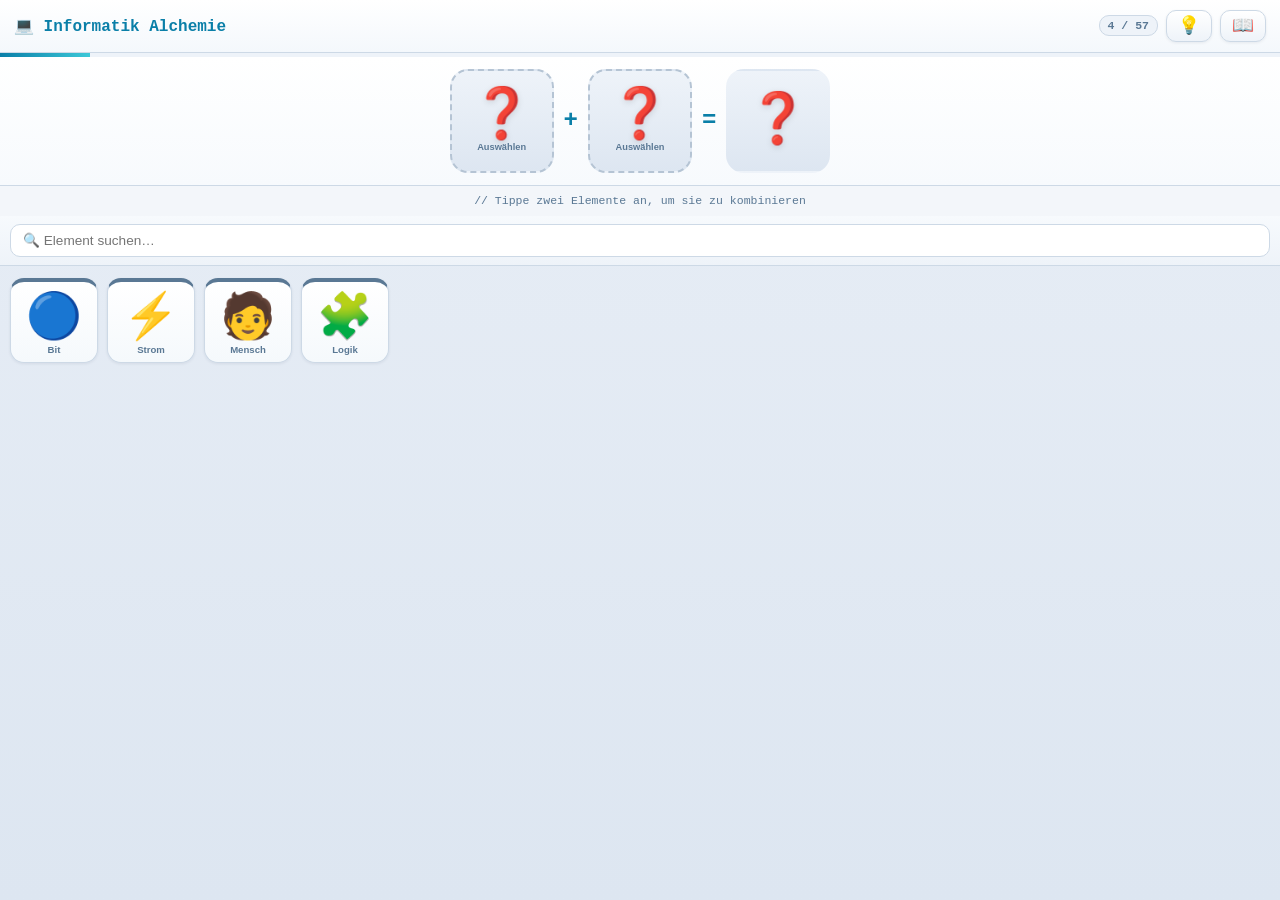
==== commit 087624d4: "Use localStorage for game progress" ====
--- a/index.html
+++ b/index.html
@@ -2,221 +2,138 @@
 <html lang="de">
 <head>
 <meta charset="UTF-8">
-<meta name="viewport" content="width=device-width, initial-scale=1.0, user-scalable=no">
+<meta name="viewport" content="width=device-width,initial-scale=1.0,user-scalable=no">
 <title>Informatik Alchemie – Klasse 7</title>
 <style>
 *{box-sizing:border-box;margin:0;padding:0}
-:root{
-  --bg:#e8eef6;--bg2:#ffffff;--bg3:#eef3f9;--bd:#cdd9e6;--bd2:#b5c4d4;
-  --cy:#0a7fa8;--cy2:#3dc8d8;--txt:#13243a;--dim:#5a7894;
-  --grn:#0f9560;--red:#c53030;--gold:#e6aa14;
-  --shadow-sm:0 1px 2px rgba(20,40,70,.06),0 1px 3px rgba(20,40,70,.04);
-  --shadow-md:0 4px 12px rgba(20,40,70,.08),0 2px 4px rgba(20,40,70,.05);
-  --shadow-lg:0 10px 30px rgba(20,40,70,.15),0 4px 10px rgba(20,40,70,.08);
-}
+:root{--bg:#e8eef6;--bg2:#fff;--bg3:#eef3f9;--bd:#cdd9e6;--bd2:#b5c4d4;--cy:#0a7fa8;--cy2:#3dc8d8;--txt:#13243a;--dim:#5a7894;--grn:#0f9560;--red:#c53030;--gold:#e6aa14;--shadow:0 4px 14px rgba(20,40,70,.10)}
 html,body{height:100%;overflow:hidden}
-body{font-family:-apple-system,BlinkMacSystemFont,"Segoe UI",sans-serif;background:linear-gradient(180deg,#e8eef6 0%,#dde6f1 100%);color:var(--txt);display:flex;flex-direction:column;-webkit-font-smoothing:antialiased}
-
-#hdr{background:linear-gradient(180deg,#ffffff,#f4f8fc);border-bottom:1px solid var(--bd);padding:10px 14px;display:flex;justify-content:space-between;align-items:center;flex-shrink:0;gap:8px;box-shadow:var(--shadow-sm)}
-#ttl{font-size:1rem;font-weight:700;color:var(--cy);font-family:'Courier New',monospace;letter-spacing:.3px;white-space:nowrap;overflow:hidden;text-overflow:ellipsis}
+body{font-family:-apple-system,BlinkMacSystemFont,"Segoe UI",sans-serif;background:linear-gradient(180deg,#e8eef6,#dde6f1);color:var(--txt);display:flex;flex-direction:column}
+#hdr{background:linear-gradient(180deg,#fff,#f4f8fc);border-bottom:1px solid var(--bd);padding:10px 14px;display:flex;justify-content:space-between;align-items:center;gap:8px;box-shadow:0 1px 3px rgba(20,40,70,.08)}
+#ttl{font-size:1rem;font-weight:800;color:var(--cy);font-family:"Courier New",monospace;white-space:nowrap;overflow:hidden;text-overflow:ellipsis}
 .hbtns{display:flex;align-items:center;gap:8px;flex-shrink:0}
-#cnt{font-size:.72rem;color:var(--dim);margin-right:2px;font-weight:600;font-family:'Courier New',monospace;background:var(--bg3);padding:3px 8px;border-radius:10px;border:1px solid var(--bd)}
-.hbtn{background:linear-gradient(180deg,#fff,var(--bg3));border:1.5px solid var(--bd);color:var(--cy);border-radius:10px;padding:6px 11px;cursor:pointer;font-size:1.1rem;line-height:1;transition:all .15s;box-shadow:var(--shadow-sm)}
-.hbtn:hover{border-color:var(--cy);transform:translateY(-1px);box-shadow:var(--shadow-md)}
-.hbtn:active{transform:translateY(0) scale(.95);background:var(--bd)}
-
-#pb{height:4px;background:var(--bg3);flex-shrink:0;overflow:hidden}
-#pf{height:100%;background:linear-gradient(90deg,var(--cy),var(--cy2));transition:width .6s cubic-bezier(.2,.8,.2,1);box-shadow:0 0 8px rgba(61,200,216,.6)}
-
-#cbar{background:linear-gradient(180deg,#fff,#f7fafd);padding:12px 10px;display:flex;align-items:center;justify-content:center;gap:10px;flex-shrink:0;border-bottom:1px solid var(--bd);box-shadow:var(--shadow-sm)}
-.cslot{width:104px;height:104px;border:2.5px dashed var(--bd2);border-radius:18px;background:linear-gradient(180deg,var(--bg3),#dde6f1);display:flex;flex-direction:column;align-items:center;justify-content:center;flex-shrink:0;transition:all .2s;padding:4px}
-.cslot.on{border-style:solid;border-color:var(--cy);background:linear-gradient(180deg,#e8f4fa,#d4ecf5);box-shadow:inset 0 0 0 1px rgba(10,127,168,.15),0 2px 8px rgba(10,127,168,.18)}
-.cslot .se{font-size:3.2rem;line-height:1;filter:drop-shadow(0 2px 3px rgba(0,0,0,.12))}
-.cslot .sn{font-size:.58rem;color:var(--dim);margin-top:4px;text-align:center;padding:0 3px;max-width:100%;white-space:nowrap;overflow:hidden;text-overflow:ellipsis;font-weight:600;letter-spacing:.2px}
-.cslot.on .sn{color:var(--cy)}
-
-.op{color:var(--cy);font-size:1.5rem;font-weight:900;flex-shrink:0;font-family:'Courier New',monospace;opacity:.7;text-shadow:0 1px 0 rgba(255,255,255,.8)}
-
-#rslot{width:104px;height:104px;border:2.5px solid transparent;border-radius:18px;background:linear-gradient(180deg,var(--bg3),#dde6f1);display:flex;flex-direction:column;align-items:center;justify-content:center;flex-shrink:0;transition:all .25s;padding:4px}
-#rslot .se{font-size:3.2rem;line-height:1;filter:drop-shadow(0 2px 3px rgba(0,0,0,.12))}
-#rslot .sn{font-size:.58rem;color:var(--dim);margin-top:4px;text-align:center;padding:0 3px;font-weight:600;white-space:nowrap;overflow:hidden;text-overflow:ellipsis;max-width:100%}
-#rslot.ok{border-color:var(--grn);background:linear-gradient(180deg,#e9f8f1,#d4f0e2);box-shadow:0 4px 14px rgba(15,149,96,.25);animation:pop .4s}
-#rslot.ok .sn{color:var(--grn)}
-#rslot.nw{border-color:var(--cy);background:linear-gradient(180deg,#e0f3f8,#c5ebf3);box-shadow:0 4px 18px rgba(10,127,168,.35);animation:pop .5s}
-#rslot.nw .sn{color:var(--cy)}
-#rslot.no{border-color:var(--red);background:linear-gradient(180deg,#fbeaea,#f6d8d8);box-shadow:0 4px 14px rgba(197,48,48,.22);animation:shk .35s}
-#rslot.no .sn{color:var(--red)}
-@keyframes pop{0%{transform:scale(.7)}55%{transform:scale(1.14)}100%{transform:scale(1)}}
-@keyframes shk{0%,100%{transform:translateX(0)}25%{transform:translateX(-8px)}75%{transform:translateX(8px)}}
-
-#hint{padding:6px 12px;font-size:.7rem;color:var(--dim);text-align:center;flex-shrink:0;min-height:22px;font-family:'Courier New',monospace;line-height:1.4;background:rgba(255,255,255,.5)}
+#cnt{font-size:.72rem;color:var(--dim);font-weight:700;font-family:"Courier New",monospace;background:var(--bg3);padding:3px 8px;border-radius:10px;border:1px solid var(--bd)}
+.hbtn{background:linear-gradient(180deg,#fff,var(--bg3));border:1.5px solid var(--bd);color:var(--cy);border-radius:10px;padding:6px 11px;cursor:pointer;font-size:1.1rem;line-height:1;box-shadow:0 1px 3px rgba(20,40,70,.08)}
+.hbtn:hover{border-color:var(--cy);transform:translateY(-1px)}
+#pb{height:4px;background:var(--bg3);overflow:hidden}
+#pf{height:100%;background:linear-gradient(90deg,var(--cy),var(--cy2));transition:width .4s}
+#cbar{background:linear-gradient(180deg,#fff,#f7fafd);padding:12px 10px;display:flex;align-items:center;justify-content:center;gap:10px;border-bottom:1px solid var(--bd)}
+.cslot,#rslot{width:104px;height:104px;border:2.5px dashed var(--bd2);border-radius:18px;background:linear-gradient(180deg,var(--bg3),#dde6f1);display:flex;flex-direction:column;align-items:center;justify-content:center;padding:4px;transition:.2s}
+.cslot.on{border-style:solid;border-color:var(--cy);background:linear-gradient(180deg,#e8f4fa,#d4ecf5);box-shadow:inset 0 0 0 1px rgba(10,127,168,.15)}
+.se{font-size:3.1rem;line-height:1;filter:drop-shadow(0 2px 3px rgba(0,0,0,.12))}
+.sn{font-size:.58rem;color:var(--dim);margin-top:4px;text-align:center;max-width:100%;white-space:nowrap;overflow:hidden;text-overflow:ellipsis;font-weight:700}
+.op{color:var(--cy);font-size:1.5rem;font-weight:900;font-family:"Courier New",monospace}
+#rslot{border-style:solid;border-color:transparent}
+#rslot.ok{border-color:var(--grn);background:linear-gradient(180deg,#e9f8f1,#d4f0e2);box-shadow:0 4px 14px rgba(15,149,96,.25);animation:pop .35s}
+#rslot.nw{border-color:var(--cy);background:linear-gradient(180deg,#e0f3f8,#c5ebf3);box-shadow:0 4px 18px rgba(10,127,168,.32);animation:pop .4s}
+#rslot.no{border-color:var(--red);background:linear-gradient(180deg,#fbeaea,#f6d8d8);box-shadow:0 4px 14px rgba(197,48,48,.22);animation:shk .3s}
+@keyframes pop{0%{transform:scale(.7)}60%{transform:scale(1.12)}100%{transform:scale(1)}}@keyframes shk{0%,100%{transform:translateX(0)}25%{transform:translateX(-8px)}75%{transform:translateX(8px)}}
+#hint{padding:7px 12px;font-size:.72rem;color:var(--dim);text-align:center;min-height:24px;font-family:"Courier New",monospace;line-height:1.4;background:rgba(255,255,255,.55)}
 #hint b{color:var(--cy)}
-
-#searchbar{padding:8px 10px;flex-shrink:0;background:linear-gradient(180deg,#f7fafd,#eef3f9);border-bottom:1px solid var(--bd)}
-#search{width:100%;padding:8px 12px;border:1.5px solid var(--bd);border-radius:10px;background:#fff;color:var(--txt);font-size:.85rem;outline:none;transition:all .15s;box-shadow:var(--shadow-sm)}
-#search:focus{border-color:var(--cy);box-shadow:0 0 0 3px rgba(10,127,168,.15),var(--shadow-sm)}
-
+#searchbar{padding:8px 10px;background:linear-gradient(180deg,#f7fafd,#eef3f9);border-bottom:1px solid var(--bd)}
+#search{width:100%;padding:8px 12px;border:1.5px solid var(--bd);border-radius:10px;background:#fff;color:var(--txt);font-size:.85rem;outline:none}
+#search:focus{border-color:var(--cy);box-shadow:0 0 0 3px rgba(10,127,168,.15)}
 #grid{flex:1;overflow-y:auto;-webkit-overflow-scrolling:touch;padding:12px 10px;display:flex;flex-wrap:wrap;gap:9px;align-content:flex-start}
-
-.chip{display:flex;flex-direction:column;align-items:center;justify-content:flex-start;padding:10px 6px 7px;background:linear-gradient(180deg,#fff,#f5f9fc);border:1.5px solid var(--bd);border-radius:14px;cursor:pointer;min-width:88px;max-width:104px;flex:0 0 auto;user-select:none;-webkit-user-select:none;-webkit-tap-highlight-color:transparent;transition:transform .15s cubic-bezier(.2,.8,.2,1),border-color .15s,box-shadow .15s;border-top-width:4px;box-shadow:var(--shadow-sm);position:relative;overflow:hidden}
-.chip::before{content:"";position:absolute;inset:0;background:radial-gradient(circle at 50% 0%,rgba(255,255,255,.7),transparent 60%);pointer-events:none}
-.chip:hover{transform:translateY(-2px);box-shadow:var(--shadow-md);border-color:var(--bd2)}
-.chip:active{transform:scale(.92)}
-.chip.sel{border-color:var(--cy)!important;box-shadow:0 0 0 3px rgba(10,127,168,.25),var(--shadow-md);transform:scale(1.07)}
-.chip.hl{box-shadow:0 0 0 3px rgba(230,170,20,.55),0 4px 14px rgba(230,170,20,.35);border-color:var(--gold)!important;animation:pulse 1.5s infinite}
-@keyframes pulse{0%,100%{box-shadow:0 0 0 3px rgba(230,170,20,.55),0 4px 14px rgba(230,170,20,.35)}50%{box-shadow:0 0 0 6px rgba(230,170,20,.25),0 6px 18px rgba(230,170,20,.45)}}
-.chip .em{font-size:2.8rem;line-height:1.05;filter:drop-shadow(0 2px 3px rgba(0,0,0,.1));position:relative}
-.chip .nm{font-size:.6rem;margin-top:5px;text-align:center;white-space:nowrap;font-weight:700;letter-spacing:.1px;position:relative}
-
-@keyframes nin{0%{opacity:0;transform:scale(.4) rotate(-12deg)}60%{transform:scale(1.18) rotate(3deg)}100%{opacity:1;transform:scale(1)}}
-.chip.ni{animation:nin .55s cubic-bezier(.2,.9,.3,1.2)}
-
-#toast{position:fixed;bottom:18px;left:50%;transform:translateX(-50%) translateY(100px);background:linear-gradient(135deg,var(--cy),var(--cy2));color:#fff;padding:11px 22px;border-radius:24px;font-weight:700;font-size:.85rem;opacity:0;transition:transform .35s cubic-bezier(.2,.8,.2,1),opacity .3s;pointer-events:none;z-index:999;max-width:88%;text-align:center;font-family:'Courier New',monospace;box-shadow:0 8px 24px rgba(10,127,168,.4),0 2px 6px rgba(0,0,0,.1)}
+.chip{display:flex;flex-direction:column;align-items:center;padding:10px 6px 7px;background:linear-gradient(180deg,#fff,#f5f9fc);border:1.5px solid var(--bd);border-top-width:4px;border-radius:14px;cursor:pointer;min-width:88px;max-width:104px;flex:0 0 auto;user-select:none;-webkit-tap-highlight-color:transparent;box-shadow:0 1px 3px rgba(20,40,70,.08);transition:.15s;position:relative}
+.chip:hover{transform:translateY(-2px);box-shadow:var(--shadow)}.chip:active{transform:scale(.93)}
+.chip.sel{border-color:var(--cy)!important;box-shadow:0 0 0 3px rgba(10,127,168,.25),var(--shadow);transform:scale(1.05)}
+.chip.hl{box-shadow:0 0 0 3px rgba(230,170,20,.55),0 4px 14px rgba(230,170,20,.35);border-color:var(--gold)!important}
+.chip.ni{animation:nin .5s cubic-bezier(.2,.9,.3,1.2)}@keyframes nin{0%{opacity:0;transform:scale(.4) rotate(-12deg)}60%{transform:scale(1.15)}100%{opacity:1;transform:scale(1)}}
+.em{font-size:2.8rem;line-height:1.05}.nm{font-size:.6rem;margin-top:5px;text-align:center;white-space:nowrap;font-weight:800}
+#toast{position:fixed;bottom:18px;left:50%;transform:translateX(-50%) translateY(100px);background:linear-gradient(135deg,var(--cy),var(--cy2));color:#fff;padding:11px 22px;border-radius:24px;font-weight:800;font-size:.85rem;opacity:0;transition:.3s;pointer-events:none;z-index:999;max-width:88%;text-align:center;font-family:"Courier New",monospace;box-shadow:0 8px 24px rgba(10,127,168,.35)}
 #toast.sh{opacity:1;transform:translateX(-50%) translateY(0)}
-
-/* Lexikon */
-#lex{display:none;position:fixed;inset:0;background:rgba(20,40,60,.55);backdrop-filter:blur(6px);-webkit-backdrop-filter:blur(6px);z-index:9000;align-items:center;justify-content:center;padding:14px}
-#lex.sh{display:flex;animation:fadeIn .25s}
-@keyframes fadeIn{from{opacity:0}to{opacity:1}}
-#lexbox{background:var(--bg);width:100%;max-width:560px;max-height:90%;border-radius:18px;display:flex;flex-direction:column;overflow:hidden;box-shadow:var(--shadow-lg);animation:slideUp .35s cubic-bezier(.2,.8,.2,1)}
-@keyframes slideUp{from{transform:translateY(20px);opacity:0}to{transform:translateY(0);opacity:1}}
-#lexhdr{background:linear-gradient(180deg,#fff,#f4f8fc);padding:14px 18px;display:flex;justify-content:space-between;align-items:center;border-bottom:1px solid var(--bd);flex-shrink:0}
-#lexhdr b{color:var(--cy);font-size:1.1rem;font-family:'Courier New',monospace}
-#lexhdr button{background:var(--bg3);border:1.5px solid var(--bd);font-size:1rem;cursor:pointer;color:var(--dim);width:32px;height:32px;border-radius:8px;display:flex;align-items:center;justify-content:center;transition:all .15s}
-#lexhdr button:hover{background:var(--bd);color:var(--txt)}
-#lexbody{overflow-y:auto;padding:12px 16px;flex:1}
-.lexcat{margin:14px 0 8px;font-size:.85rem;font-weight:700;display:flex;align-items:center;gap:8px;padding-bottom:6px;border-bottom:1.5px solid var(--bg3)}
-.lexcat .dot{width:12px;height:12px;border-radius:50%;display:inline-block;box-shadow:0 0 0 2px #fff,0 0 0 3px currentColor}
-.lexcat .pct{font-size:.68rem;color:var(--dim);font-weight:600;margin-left:auto;background:var(--bg3);padding:2px 8px;border-radius:8px;border:1px solid var(--bd)}
-.lexrow{display:flex;gap:12px;padding:10px 8px;border-bottom:1px solid var(--bg3);align-items:flex-start;border-radius:8px;transition:background .15s}
-.lexrow:hover{background:var(--bg3)}
-.lexrow .lem{font-size:2.6rem;flex-shrink:0;width:52px;text-align:center;line-height:1;filter:drop-shadow(0 2px 3px rgba(0,0,0,.12))}
-.lexrow .ltx{flex:1;min-width:0}
-.lexrow .ln{font-weight:700;font-size:.92rem;letter-spacing:.1px}
-.lexrow .ld{font-size:.76rem;color:var(--dim);margin:3px 0;line-height:1.4}
-.lexrow .lr{font-size:.7rem;color:var(--cy);font-family:'Courier New',monospace;font-weight:600}
-#lexfoot{padding:12px 16px;border-top:1px solid var(--bd);background:linear-gradient(180deg,#f4f8fc,#fff);flex-shrink:0;text-align:center}
-#lexfoot button{background:#fff;border:1.5px solid var(--red);color:var(--red);border-radius:10px;padding:9px 20px;cursor:pointer;font-size:.82rem;font-weight:700;transition:all .15s;box-shadow:var(--shadow-sm)}
+#lex{display:none;position:fixed;inset:0;background:rgba(20,40,60,.55);backdrop-filter:blur(6px);z-index:9000;align-items:center;justify-content:center;padding:14px}
+#lex.sh{display:flex}
+#lexbox{background:var(--bg);width:100%;max-width:560px;max-height:90%;border-radius:18px;display:flex;flex-direction:column;overflow:hidden;box-shadow:0 10px 30px rgba(20,40,70,.18)}
+#lexhdr{background:linear-gradient(180deg,#fff,#f4f8fc);padding:14px 18px;display:flex;justify-content:space-between;align-items:center;border-bottom:1px solid var(--bd)}
+#lexhdr b{color:var(--cy);font-size:1.1rem;font-family:"Courier New",monospace}
+#lexhdr button{background:var(--bg3);border:1.5px solid var(--bd);font-size:1rem;cursor:pointer;color:var(--dim);width:32px;height:32px;border-radius:8px}
+#lexbody{overflow-y:auto;padding:12px 16px}
+.lexcat{margin:14px 0 8px;font-size:.85rem;font-weight:800;display:flex;align-items:center;gap:8px;padding-bottom:6px;border-bottom:1.5px solid var(--bg3)}
+.dot{width:12px;height:12px;border-radius:50%;display:inline-block}.pct{font-size:.68rem;color:var(--dim);margin-left:auto;background:var(--bg3);padding:2px 8px;border-radius:8px;border:1px solid var(--bd)}
+.lexrow{display:flex;gap:12px;padding:10px 8px;border-bottom:1px solid var(--bg3);align-items:flex-start;border-radius:8px}
+.lexrow:hover{background:var(--bg3)}.lem{font-size:2.5rem;width:52px;text-align:center}.ltx{flex:1;min-width:0}.ln{font-weight:800;font-size:.92rem}.ld{font-size:.76rem;color:var(--dim);margin:3px 0;line-height:1.4}.lr{font-size:.7rem;color:var(--cy);font-family:"Courier New",monospace;font-weight:700}
+#lexfoot{padding:12px 16px;border-top:1px solid var(--bd);background:#fff;text-align:center}
+#lexfoot button{background:#fff;border:1.5px solid var(--red);color:var(--red);border-radius:10px;padding:9px 20px;cursor:pointer;font-size:.82rem;font-weight:800}
 #lexfoot button:hover{background:var(--red);color:#fff}
-
-/* Win */
 #win{display:none;position:fixed;inset:0;background:linear-gradient(135deg,rgba(255,255,255,.97),rgba(224,243,248,.97));align-items:center;justify-content:center;flex-direction:column;gap:18px;z-index:9999;text-align:center;padding:24px}
-#win.sh{display:flex;animation:fadeIn .4s}
-#win>div:first-child{font-size:4rem;filter:drop-shadow(0 4px 8px rgba(230,170,20,.4));animation:bounce 1.2s infinite}
-@keyframes bounce{0%,100%{transform:translateY(0)}50%{transform:translateY(-10px)}}
-#win h2{font-size:1.5rem;color:var(--cy);font-family:'Courier New',monospace}
-#win p{color:var(--txt);font-size:.95rem;line-height:1.7}
+#win.sh{display:flex}#win .cup{font-size:4rem;animation:bounce 1.2s infinite}@keyframes bounce{0%,100%{transform:translateY(0)}50%{transform:translateY(-10px)}}#win h2{font-size:1.5rem;color:var(--cy);font-family:"Courier New",monospace}#win p{line-height:1.7}
 </style>
 </head>
 <body>
-<div id="hdr">
-  <div id="ttl">💻 Informatik Alchemie</div>
-  <div class="hbtns">
-    <span id="cnt">4 / 57</span>
-    <button class="hbtn" onclick="hint()" title="Tipp">💡</button>
-    <button class="hbtn" onclick="openLex()" title="Lexikon">📖</button>
-  </div>
-</div>
+<div id="hdr"><div id="ttl">💻 Informatik Alchemie</div><div class="hbtns"><span id="cnt">4 / 57</span><button class="hbtn" onclick="hint()" title="Tipp">💡</button><button class="hbtn" onclick="openLex()" title="Lexikon">📖</button></div></div>
 <div id="pb"><div id="pf" style="width:7%"></div></div>
-<div id="cbar">
-  <div class="cslot" id="sa"><span class="se">❓</span><span class="sn">Auswählen</span></div>
-  <div class="op">+</div>
-  <div class="cslot" id="sb"><span class="se">❓</span><span class="sn">Auswählen</span></div>
-  <div class="op">=</div>
-  <div id="rslot"><span class="se" id="re">❓</span><span class="sn" id="rn"></span></div>
-</div>
+<div id="cbar"><div class="cslot" id="sa"><span class="se">❓</span><span class="sn">Auswählen</span></div><div class="op">+</div><div class="cslot" id="sb"><span class="se">❓</span><span class="sn">Auswählen</span></div><div class="op">=</div><div id="rslot"><span class="se" id="re">❓</span><span class="sn" id="rn"></span></div></div>
 <div id="hint">// Tippe zwei Elemente an, um sie zu kombinieren</div>
 <div id="searchbar"><input id="search" placeholder="🔍 Element suchen…" oninput="renderGrid()"></div>
-<div id="grid"></div>
-<div id="toast"></div>
-
-<div id="lex"><div id="lexbox">
-  <div id="lexhdr"><b>📖 Lexikon</b><button onclick="closeLex()">✕</button></div>
-  <div id="lexbody"></div>
-  <div id="lexfoot"><button onclick="resetGame()">🔄 Spiel zurücksetzen</button></div>
-</div></div>
-
-<div id="win">
-  <div style="font-size:3rem">🏆</div>
-  <h2>./win --alle-entdeckt</h2>
-  <p>Du hast alle 57 Informatik-Konzepte gefunden!<br>Du bist ein echter Informatik-Profi! 🎉</p>
-</div>
-
+<div id="grid"></div><div id="toast"></div>
+<div id="lex"><div id="lexbox"><div id="lexhdr"><b>📖 Lexikon</b><button onclick="closeLex()">✕</button></div><div id="lexbody"></div><div id="lexfoot"><button onclick="resetGame()">🔄 Spiel zurücksetzen</button></div></div></div>
+<div id="win"><div class="cup">🏆</div><h2>./win --alle-entdeckt</h2><p>Du hast alle 57 Informatik-Konzepte gefunden!<br>Du bist ein echter Informatik-Profi! 🎉</p></div>
 <script>
-// EL[key] = [Name, Emoji, Kategorie, Definition]
 const EL={
-  bit:["Bit","🔵","grund","Kleinste Informationseinheit – ist entweder 0 oder 1."],
-  strom:["Strom","⚡","grund","Elektrische Energie, die alle Computer-Bauteile antreibt."],
-  mensch:["Mensch","🧑","grund","Programmiert, bedient und nutzt den Computer."],
-  logik:["Logik","🧩","grund","Regeln, nach denen wahr/falsch-Entscheidungen getroffen werden."],
-  byte:["Byte","💾","daten","8 Bits zusammen – speichert z.B. genau ein Zeichen."],
-  signal:["Signal","📶","daten","Ein Bit, das als Strom über eine Leitung übertragen wird."],
-  binaerzahl:["Binärzahl","🔢","daten","Zahl, die nur aus 0 und 1 besteht (Dualsystem)."],
-  zahl:["Dezimalzahl","🔟","daten","Zahl im Zehnersystem mit den Ziffern 0–9, wie wir sie kennen."],
-  pixel:["Pixel","⬜","daten","Kleinster einzelner Bildpunkt auf dem Bildschirm."],
-  zeichen:["Zeichen","🔤","daten","Ein Buchstabe, eine Ziffer oder ein Symbol (per ASCII codiert)."],
-  datei:["Datei","📄","daten","Gespeicherte Daten mit einem Namen, z.B. ein Foto oder Text."],
-  text:["Text","📝","daten","Eine Folge von Zeichen, die Wörter und Sätze bildet."],
-  bild:["Bild","🖼️","daten","Aus vielen Pixeln zusammengesetzte Grafik."],
-  video:["Video","🎬","daten","Bewegte Bilder zusammen mit Ton."],
-  ton:["Ton","🎵","daten","Hörbares Signal, z.B. Musik oder Sprache."],
-  qrcode:["QR-Code","🔲","daten","Quadratisches Muster, das Daten als Bild speichert."],
-  ordner:["Ordner","📁","daten","Behälter, der mehrere Dateien zusammen ablegt."],
-  arbeitsspeicher:["Arbeitsspeicher","💡","hardware","Schneller Speicher (RAM) – behält Daten nur, solange Strom da ist."],
-  bildschirm:["Bildschirm","📺","hardware","Zeigt Bilder und Texte sichtbar an (Monitor)."],
-  transistor:["Transistor","🔌","hardware","Winziger elektronischer Schalter – Grundbaustein des Computers."],
-  gatter:["Logikgatter","🚪","hardware","Schaltung, die logische Verknüpfungen wie UND/ODER ausführt."],
-  schaltkreis:["Schaltkreis","⬛","hardware","Viele verbundene Gatter auf einem Chip."],
-  prozessor:["Prozessor","🧠","hardware","Das Rechenzentrum (CPU) – führt alle Befehle aus."],
-  rechner:["Rechner","🖥️","hardware","Prozessor und Arbeitsspeicher, die zusammen rechnen."],
-  festplatte:["Festplatte","🗄️","hardware","Speicher, der Daten dauerhaft behält – auch ohne Strom."],
-  computer:["Computer","💻","hardware","Vollständige Maschine zum Verarbeiten von Daten."],
-  algorithmus:["Algorithmus","📋","prog","Schritt-für-Schritt-Anleitung zum Lösen eines Problems."],
-  bedingung:["Bedingung","❓","prog","Eine wenn-dann-Entscheidung im Programm (if)."],
-  sequenz:["Sequenz","➡️","prog","Befehle, die nacheinander ausgeführt werden."],
-  schleife:["Schleife","🔄","prog","Wiederholt Befehle, solange eine Bedingung gilt (Loop)."],
-  funktion:["Funktion","📦","prog","Wiederverwendbarer Block aus mehreren Befehlen."],
-  code:["Code","🔡","prog","In einer Programmiersprache geschriebener Algorithmus."],
-  pseudocode:["Pseudocode","📓","prog","Algorithmus in einfacher Sprache – noch nicht für den Computer."],
-  struktogramm:["Struktogramm","📊","prog","Diagramm, das einen Algorithmus in Blöcken darstellt."],
-  fehler:["Fehler / Bug","❌","prog","Das Programm tut nicht, was es soll."],
-  debugging:["Debugging","🔍","prog","Fehler im Programm suchen und beheben."],
-  programm:["Programm","💿","prog","Code, der vom Prozessor ausgeführt wird."],
-  software:["Software","📱","prog","Alle Programme zusammen (Gegenteil von Hardware)."],
-  betriebssystem:["Betriebssystem","⚙️","prog","Grundprogramm, das den Computer steuert (z.B. Windows)."],
-  app:["App","📲","prog","Anwendungsprogramm für Nutzer, oft auf dem Handy."],
-  roboter:["Roboter","🦾","prog","Maschine, die nach einem Programm Aufgaben ausführt."],
-  ki:["KI","🤖","prog","Künstliche Intelligenz – Software, die scheinbar denkt und lernt."],
-  netzwerk:["Netzwerk","🕸️","netz","Mehrere verbundene Computer, die Daten austauschen."],
-  protokoll:["Protokoll","📜","netz","Regeln, wie Geräte miteinander kommunizieren (z.B. HTTP)."],
-  router:["Router","📡","netz","Gerät, das Datenpakete im Netzwerk weiterleitet."],
-  ipadresse:["IP-Adresse","🏷️","netz","Eindeutige Nummer eines Geräts im Netzwerk."],
-  internet:["Internet","🌍","netz","Weltweites Netz aus Millionen verbundener Netzwerke."],
-  server:["Server","🗃️","netz","Computer, der Daten oder Dienste bereitstellt."],
-  cloud:["Cloud","☁️","netz","Speicher und Dienste auf fernen Servern im Internet."],
-  website:["Website","🌐","netz","Seite im Internet, die im Browser angezeigt wird."],
-  email:["E-Mail","📧","netz","Elektronische Nachricht, übers Internet verschickt."],
-  passwort:["Passwort","🔑","sicher","Geheime Zeichenfolge, die ein Konto schützt."],
-  verschluesselung:["Verschlüsselung","🔐","sicher","Macht Daten unlesbar – außer für Befugte."],
-  datenschutz:["Datenschutz","🛡️","sicher","Schutz persönlicher Daten vor Missbrauch."],
-  firewall:["Firewall","🧱","sicher","Schutzwall, der unerwünschte Zugriffe blockiert."],
-  datenbank:["Datenbank","🗂️","sicher","Geordnete Sammlung vieler Daten zum schnellen Finden."],
-  suche:["Suchalgorithmus","🔎","sicher","Verfahren, das gezielt Daten in einer Menge findet."],
+ bit:["Bit","🔵","grund","Kleinste Informationseinheit – ist entweder 0 oder 1."],
+ strom:["Strom","⚡","grund","Elektrische Energie, die alle Computer-Bauteile antreibt."],
+ mensch:["Mensch","🧑","grund","Programmiert, bedient und nutzt den Computer."],
+ logik:["Logik","🧩","grund","Regeln, nach denen wahr/falsch-Entscheidungen getroffen werden."],
+ byte:["Byte","💾","daten","8 Bits zusammen – speichert z.B. genau ein Zeichen."],
+ signal:["Signal","📶","daten","Ein Bit, das als Strom über eine Leitung übertragen wird."],
+ binaerzahl:["Binärzahl","🔢","daten","Zahl, die nur aus 0 und 1 besteht (Dualsystem)."],
+ zahl:["Dezimalzahl","🔟","daten","Zahl im Zehnersystem mit den Ziffern 0–9, wie wir sie kennen."],
+ pixel:["Pixel","⬜","daten","Kleinster einzelner Bildpunkt auf dem Bildschirm."],
+ zeichen:["Zeichen","🔤","daten","Ein Buchstabe, eine Ziffer oder ein Symbol (per ASCII codiert)."],
+ datei:["Datei","📄","daten","Gespeicherte Daten mit einem Namen, z.B. ein Foto oder Text."],
+ text:["Text","📝","daten","Eine Folge von Zeichen, die Wörter und Sätze bildet."],
+ bild:["Bild","🖼️","daten","Aus vielen Pixeln zusammengesetzte Grafik."],
+ video:["Video","🎬","daten","Bewegte Bilder zusammen mit Ton."],
+ ton:["Ton","🎵","daten","Hörbares Signal, z.B. Musik oder Sprache."],
+ qrcode:["QR-Code","🔲","daten","Quadratisches Muster, das Daten als Bild speichert."],
+ ordner:["Ordner","📁","daten","Behälter, der mehrere Dateien zusammen ablegt."],
+ arbeitsspeicher:["Arbeitsspeicher","💡","hardware","Schneller Speicher (RAM) – behält Daten nur, solange Strom da ist."],
+ bildschirm:["Bildschirm","📺","hardware","Zeigt Bilder und Texte sichtbar an (Monitor)."],
+ transistor:["Transistor","🔌","hardware","Winziger elektronischer Schalter – Grundbaustein des Computers."],
+ gatter:["Logikgatter","🚪","hardware","Schaltung, die logische Verknüpfungen wie UND/ODER ausführt."],
+ schaltkreis:["Schaltkreis","⬛","hardware","Viele verbundene Gatter auf einem Chip."],
+ prozessor:["Prozessor","🧠","hardware","Das Rechenzentrum (CPU) – führt alle Befehle aus."],
+ rechner:["Rechner","🖥️","hardware","Prozessor und Arbeitsspeicher, die zusammen rechnen."],
+ festplatte:["Festplatte","🗄️","hardware","Speicher, der Daten dauerhaft behält – auch ohne Strom."],
+ computer:["Computer","💻","hardware","Vollständige Maschine zum Verarbeiten von Daten."],
+ algorithmus:["Algorithmus","📋","prog","Schritt-für-Schritt-Anleitung zum Lösen eines Problems."],
+ bedingung:["Bedingung","❓","prog","Eine wenn-dann-Entscheidung im Programm (if)."],
+ sequenz:["Sequenz","➡️","prog","Befehle, die nacheinander ausgeführt werden."],
+ schleife:["Schleife","🔄","prog","Wiederholt Befehle, solange eine Bedingung gilt (Loop)."],
+ funktion:["Funktion","📦","prog","Wiederverwendbarer Block aus mehreren Befehlen."],
+ code:["Code","🔡","prog","In einer Programmiersprache geschriebener Algorithmus."],
+ pseudocode:["Pseudocode","📓","prog","Algorithmus in einfacher Sprache – noch nicht für den Computer."],
+ struktogramm:["Struktogramm","📊","prog","Diagramm, das einen Algorithmus in Blöcken darstellt."],
+ fehler:["Fehler / Bug","❌","prog","Das Programm tut nicht, was es soll."],
+ debugging:["Debugging","🔍","prog","Fehler im Programm suchen und beheben."],
+ programm:["Programm","💿","prog","Code, der vom Prozessor ausgeführt wird."],
+ software:["Software","📱","prog","Alle Programme zusammen (Gegenteil von Hardware)."],
+ betriebssystem:["Betriebssystem","⚙️","prog","Grundprogramm, das den Computer steuert (z.B. Windows)."],
+ app:["App","📲","prog","Anwendungsprogramm für Nutzer, oft auf dem Handy."],
+ roboter:["Roboter","🦾","prog","Maschine, die nach einem Programm Aufgaben ausführt."],
+ ki:["KI","🤖","prog","Künstliche Intelligenz – Software, die scheinbar denkt und lernt."],
+ netzwerk:["Netzwerk","🕸️","netz","Mehrere verbundene Computer, die Daten austauschen."],
+ protokoll:["Protokoll","📜","netz","Regeln, wie Geräte miteinander kommunizieren (z.B. HTTP)."],
+ router:["Router","📡","netz","Gerät, das Datenpakete im Netzwerk weiterleitet."],
+ ipadresse:["IP-Adresse","🏷️","netz","Eindeutige Nummer eines Geräts im Netzwerk."],
+ internet:["Internet","🌍","netz","Weltweites Netz aus Millionen verbundener Netzwerke."],
+ server:["Server","🗃️","netz","Computer, der Daten oder Dienste bereitstellt."],
+ cloud:["Cloud","☁️","netz","Speicher und Dienste auf fernen Servern im Internet."],
+ website:["Website","🌐","netz","Seite im Internet, die im Browser angezeigt wird."],
+ email:["E-Mail","📧","netz","Elektronische Nachricht, übers Internet verschickt."],
+ passwort:["Passwort","🔑","sicher","Geheime Zeichenfolge, die ein Konto schützt."],
+ verschluesselung:["Verschlüsselung","🔐","sicher","Macht Daten unlesbar – außer für Befugte."],
+ datenschutz:["Datenschutz","🛡️","sicher","Schutz persönlicher Daten vor Missbrauch."],
+ firewall:["Firewall","🧱","sicher","Schutzwall, der unerwünschte Zugriffe blockiert."],
+ datenbank:["Datenbank","🗂️","sicher","Geordnete Sammlung vieler Daten zum schnellen Finden."],
+ suche:["Suchalgorithmus","🔎","sicher","Verfahren, das gezielt Daten in einer Menge findet."]
 };
-const TOTAL=Object.keys(EL).length;
-
-const CAT={
-  grund:["Grundelemente","#5a7894"],
-  daten:["Daten & Darstellung","#1e7fd0"],
-  hardware:["Hardware","#d07a1a"],
-  prog:["Programmierung","#1a9a5a"],
-  netz:["Netzwerk","#8050c0"],
-  sicher:["Sicherheit & Daten","#c0405a"],
-};
-
+const CAT={grund:["Grundelemente","#5a7894"],daten:["Daten & Darstellung","#1e7fd0"],hardware:["Hardware","#d07a1a"],prog:["Programmierung","#1a9a5a"],netz:["Netzwerk","#8050c0"],sicher:["Sicherheit & Daten","#c0405a"]};
+const TOTAL=Object.keys(EL).length,START=["bit","strom","mensch","logik"],STORE_KEY="ia7:disc";
 const R={},REV={};
-function r(a,b,c){R[[a,b].sort().join("+")]=c;if(!REV[c])REV[c]=[a,b]}
-
+function key2(a,b){return [a,b].sort().join("+")}
+function r(a,b,c){R[key2(a,b)]=c;if(!REV[c])REV[c]=[a,b]}
 // Daten & Darstellung
 r("bit","bit","byte");r("bit","strom","signal");r("bit","logik","binaerzahl");
 r("binaerzahl","binaerzahl","zahl");r("byte","byte","pixel");r("byte","logik","zeichen");
@@ -245,151 +162,38 @@
 // Bonus
 r("binaerzahl","strom","signal");r("mensch","internet","email");r("mensch","computer","betriebssystem");
 
-const START=["bit","strom","mensch","logik"];
-let disc=[...START];
-let dset=new Set(disc);
-let sel=null,rTmr=null,tTmr=null;
-
-const grid=document.getElementById("grid");
-const sa=document.getElementById("sa"),sb=document.getElementById("sb");
-const rslot=document.getElementById("rslot"),re=document.getElementById("re"),rn=document.getElementById("rn");
-const hintEl=document.getElementById("hint"),toast=document.getElementById("toast"),search=document.getElementById("search");
-
-function key2(a,b){return [a,b].sort().join("+")}
-
-function setSlot(el,k){
-  if(k){const[n,e]=EL[k];el.innerHTML=`<span class="se">${e}</span><span class="sn">${n}</span>`;el.classList.add("on")}
-  else{el.innerHTML=`<span class="se">❓</span><span class="sn">Auswählen</span>`;el.classList.remove("on")}
-}
-function resetResult(){
-  rslot.className="";re.textContent="❓";rn.textContent="";
-  setSlot(sa,null);setSlot(sb,null);
-  hintEl.textContent="// Tippe zwei Elemente an, um sie zu kombinieren";
-  renderGrid();
-}
+let disc=[...START],dset=new Set(disc),sel=null,rTmr=null,tTmr=null;
+const grid=document.getElementById("grid"),sa=document.getElementById("sa"),sb=document.getElementById("sb"),rslot=document.getElementById("rslot"),re=document.getElementById("re"),rn=document.getElementById("rn"),hintEl=document.getElementById("hint"),toast=document.getElementById("toast"),search=document.getElementById("search");
+function setSlot(el,k){if(k){const[n,e]=EL[k];el.innerHTML=`<span class="se">${e}</span><span class="sn">${n}</span>`;el.classList.add("on")}else{el.innerHTML='<span class="se">❓</span><span class="sn">Auswählen</span>';el.classList.remove("on")}}
+function resetResult(){rslot.className="";re.textContent="❓";rn.textContent="";setSlot(sa,null);setSlot(sb,null);hintEl.textContent="// Tippe zwei Elemente an, um sie zu kombinieren";renderGrid()}
 function renderGrid(newK){
-  const q=(search.value||"").trim().toLowerCase();
-  grid.innerHTML="";
-  for(const k of disc){
-    const[n,e,cat]=EL[k];
-    if(q && !n.toLowerCase().includes(q))continue;
-    const c=document.createElement("div");
-    c.className="chip"+(sel===k?" sel":"")+(k===newK?" ni":"");
-    c.style.borderTopColor=CAT[cat][1];
-    c.innerHTML=`<span class="em">${e}</span><span class="nm" style="color:${CAT[cat][1]}">${n}</span>`;
-    c.addEventListener("click",()=>onChip(k));
-    grid.appendChild(c);
-  }
-  const n=dset.size;
-  document.getElementById("cnt").textContent=`${n} / ${TOTAL}`;
-  document.getElementById("pf").style.width=`${(n/TOTAL*100).toFixed(1)}%`;
-  if(n===TOTAL)setTimeout(()=>document.getElementById("win").classList.add("sh"),900);
+ const q=(search.value||"").trim().toLowerCase();grid.innerHTML="";
+ for(const k of disc){const[n,e,cat]=EL[k];if(q&&!n.toLowerCase().includes(q))continue;const c=document.createElement("div");c.className="chip"+(sel===k?" sel":"")+(k===newK?" ni":"");c.style.borderTopColor=CAT[cat][1];c.innerHTML=`<span class="em">${e}</span><span class="nm" style="color:${CAT[cat][1]}">${n}</span>`;c.onclick=()=>onChip(k);grid.appendChild(c)}
+ const n=dset.size;document.getElementById("cnt").textContent=`${n} / ${TOTAL}`;document.getElementById("pf").style.width=`${(n/TOTAL*100).toFixed(1)}%`;if(n===TOTAL)setTimeout(()=>document.getElementById("win").classList.add("sh"),900)
 }
 function onChip(k){
-  if(sel===null){
-    sel=k;setSlot(sa,k);
-    hintEl.textContent=`> ${EL[k][1]} ${EL[k][0]} ausgewählt — wähle ein zweites Element`;
-    renderGrid();
-  } else if(sel===k && !R[key2(k,k)]){
-    sel=null;setSlot(sa,null);
-    hintEl.textContent="// Tippe zwei Elemente an, um sie zu kombinieren";
-    renderGrid();
-  } else {
-    const res=R[key2(sel,k)];
-    setSlot(sb,k);
-    if(rTmr)clearTimeout(rTmr);
-    if(res){
-      const isNew=!dset.has(res);
-      if(isNew){disc.push(res);dset.add(res);saveProgress()}
-      const[rNm,rEm,rCat,rDef]=EL[res];
-      re.textContent=rEm;rn.textContent=rNm;
-      rslot.className=isNew?"nw":"ok";
-      if(isNew){
-        hintEl.innerHTML=`📘 <b>${rNm}:</b> ${rDef}`;
-        showToast(`✅ Neu: ${rEm} ${rNm}`);
-      } else {
-        hintEl.textContent=`> ${rEm} ${rNm} (bereits bekannt)`;
-      }
-      renderGrid(isNew?res:null);
-    } else {
-      re.textContent="✕";rn.textContent="Keine Kombi";
-      rslot.className="no";
-      hintEl.textContent="> ERROR: keine Kombination gefunden";
-      renderGrid();
-    }
-    sel=null;
-    rTmr=setTimeout(resetResult,res&&!dset.has(res)?3600:res?1600:900);
-  }
-}
-function showToast(msg){
-  toast.textContent=msg;toast.classList.add("sh");
-  if(tTmr)clearTimeout(tTmr);
-  tTmr=setTimeout(()=>toast.classList.remove("sh"),2600);
-}
-
-// === TIPP ===
+ if(sel===null){sel=k;setSlot(sa,k);hintEl.textContent=`> ${EL[k][1]} ${EL[k][0]} ausgewählt — wähle ein zweites Element`;renderGrid();return}
+ if(sel===k&&!R[key2(k,k)]){sel=null;setSlot(sa,null);hintEl.textContent="// Tippe zwei Elemente an, um sie zu kombinieren";renderGrid();return}
+ const res=R[key2(sel,k)];setSlot(sb,k);if(rTmr)clearTimeout(rTmr);
+ if(res){const isNew=!dset.has(res);if(isNew){disc.push(res);dset.add(res);saveProgress()}const[rNm,rEm,,rDef]=EL[res];re.textContent=rEm;rn.textContent=rNm;rslot.className=isNew?"nw":"ok";hintEl.innerHTML=isNew?`📘 <b>${rNm}:</b> ${rDef}`:`> ${rEm} ${rNm} (bereits bekannt)`;if(isNew)showToast(`✅ Neu: ${rEm} ${rNm}`);renderGrid(isNew?res:null);rTmr=setTimeout(resetResult,isNew?3600:1600)}
+ else{re.textContent="✕";rn.textContent="Keine Kombi";rslot.className="no";hintEl.textContent="> ERROR: keine Kombination gefunden";renderGrid();rTmr=setTimeout(resetResult,900)}
+ sel=null
+}
+function showToast(msg){toast.textContent=msg;toast.classList.add("sh");if(tTmr)clearTimeout(tTmr);tTmr=setTimeout(()=>toast.classList.remove("sh"),2600)}
 function hint(){
-  const opts=[];
-  for(let i=0;i<disc.length;i++)for(let j=i;j<disc.length;j++){
-    const res=R[key2(disc[i],disc[j])];
-    if(res && !dset.has(res))opts.push([disc[i],disc[j]]);
-  }
-  if(!opts.length){showToast("Keine neuen Kombis mit aktuellen Elementen");return}
-  const[a,b]=opts[Math.floor(Math.random()*opts.length)];
-  hintEl.innerHTML=`💡 Tipp: kombiniere <b>${EL[a][1]} ${EL[a][0]}</b> + <b>${EL[b][1]} ${EL[b][0]}</b>`;
-  search.value="";
-  [a,b].forEach(k=>{
-    const chips=grid.querySelectorAll(".chip");
-    chips.forEach(c=>{if(c.querySelector(".nm").textContent===EL[k][0]){c.classList.add("hl");setTimeout(()=>c.classList.remove("hl"),2500)}});
-  });
-  renderGrid();
-  setTimeout(()=>{[a,b].forEach(k=>{grid.querySelectorAll(".chip").forEach(c=>{if(c.querySelector(".nm").textContent===EL[k][0])c.classList.add("hl")})})},30);
-}
-
-// === LEXIKON ===
+ const opts=[];for(let i=0;i<disc.length;i++)for(let j=i;j<disc.length;j++){const res=R[key2(disc[i],disc[j])];if(res&&!dset.has(res))opts.push([disc[i],disc[j]])}
+ if(!opts.length){showToast("Keine neuen Kombis mit aktuellen Elementen");return}
+ const[a,b]=opts[Math.floor(Math.random()*opts.length)];hintEl.innerHTML=`💡 Tipp: kombiniere <b>${EL[a][1]} ${EL[a][0]}</b> + <b>${EL[b][1]} ${EL[b][0]}</b>`;search.value="";renderGrid();setTimeout(()=>{for(const k of [a,b])for(const c of grid.querySelectorAll(".chip"))if(c.querySelector(".nm").textContent===EL[k][0])c.classList.add("hl")},30);setTimeout(()=>grid.querySelectorAll(".hl").forEach(c=>c.classList.remove("hl")),2600)
+}
 function openLex(){
-  const body=document.getElementById("lexbody");
-  let html="";
-  for(const cat in CAT){
-    const[cn,cc]=CAT[cat];
-    const all=Object.keys(EL).filter(k=>EL[k][2]===cat);
-    const found=all.filter(k=>dset.has(k));
-    if(!found.length)continue;
-    html+=`<div class="lexcat"><span class="dot" style="background:${cc}"></span>${cn}<span class="pct">${found.length}/${all.length}</span></div>`;
-    for(const k of found){
-      const[n,e,,def]=EL[k];
-      let rec="Grundelement";
-      if(REV[k]){const[a,b]=REV[k];rec=`${EL[a][1]} ${EL[a][0]} + ${EL[b][1]} ${EL[b][0]}`}
-      html+=`<div class="lexrow"><div class="lem">${e}</div><div class="ltx"><div class="ln" style="color:${cc}">${n}</div><div class="ld">${def}</div><div class="lr">= ${rec}</div></div></div>`;
-    }
-  }
-  body.innerHTML=html;
-  document.getElementById("lex").classList.add("sh");
+ const body=document.getElementById("lexbody");let html="";
+ for(const cat in CAT){const[cn,cc]=CAT[cat],all=Object.keys(EL).filter(k=>EL[k][2]===cat),found=all.filter(k=>dset.has(k));if(!found.length)continue;html+=`<div class="lexcat"><span class="dot" style="background:${cc}"></span>${cn}<span class="pct">${found.length}/${all.length}</span></div>`;for(const k of found){const[n,e,,def]=EL[k];let rec="Grundelement";if(REV[k]){const[a,b]=REV[k];rec=`${EL[a][1]} ${EL[a][0]} + ${EL[b][1]} ${EL[b][0]}`}html+=`<div class="lexrow"><div class="lem">${e}</div><div class="ltx"><div class="ln" style="color:${cc}">${n}</div><div class="ld">${def}</div><div class="lr">= ${rec}</div></div></div>`}}
+ body.innerHTML=html;document.getElementById("lex").classList.add("sh")
 }
 function closeLex(){document.getElementById("lex").classList.remove("sh")}
-function resetGame(){
-  if(!confirm("Wirklich neu starten? Alle entdeckten Elemente gehen verloren."))return;
-  disc=[...START];dset=new Set(disc);sel=null;
-  search.value="";saveProgress();resetResult();closeLex();
-  document.getElementById("win").classList.remove("sh");
-}
-
-// === SPEICHERN ===
-async function saveProgress(){try{await window.storage.set("ia7:disc",JSON.stringify(disc),false)}catch(e){}}
-async function loadProgress(){
-  try{
-    const r=await window.storage.get("ia7:disc",false);
-    if(r&&r.value){
-      const arr=JSON.parse(r.value).filter(k=>EL[k]);
-      const merged=[...START];
-      for(const k of arr)if(!merged.includes(k))merged.push(k);
-      disc=merged;dset=new Set(disc);
-    }
-  }catch(e){}
-  renderGrid();
-}
-
-renderGrid();
+function resetGame(){if(!confirm("Wirklich neu starten? Alle entdeckten Elemente gehen verloren."))return;disc=[...START];dset=new Set(disc);sel=null;search.value="";saveProgress();resetResult();closeLex();document.getElementById("win").classList.remove("sh")}
+function saveProgress(){try{localStorage.setItem(STORE_KEY,JSON.stringify(disc))}catch(e){console.warn("Spielstand konnte nicht gespeichert werden.",e)}}
+function loadProgress(){try{const raw=localStorage.getItem(STORE_KEY);if(raw){const arr=JSON.parse(raw).filter(k=>EL[k]);const merged=[...START];for(const k of arr)if(!merged.includes(k))merged.push(k);disc=merged;dset=new Set(disc)}}catch(e){console.warn("Spielstand konnte nicht geladen werden.",e)}renderGrid()}
 loadProgress();
 </script>
 </body>
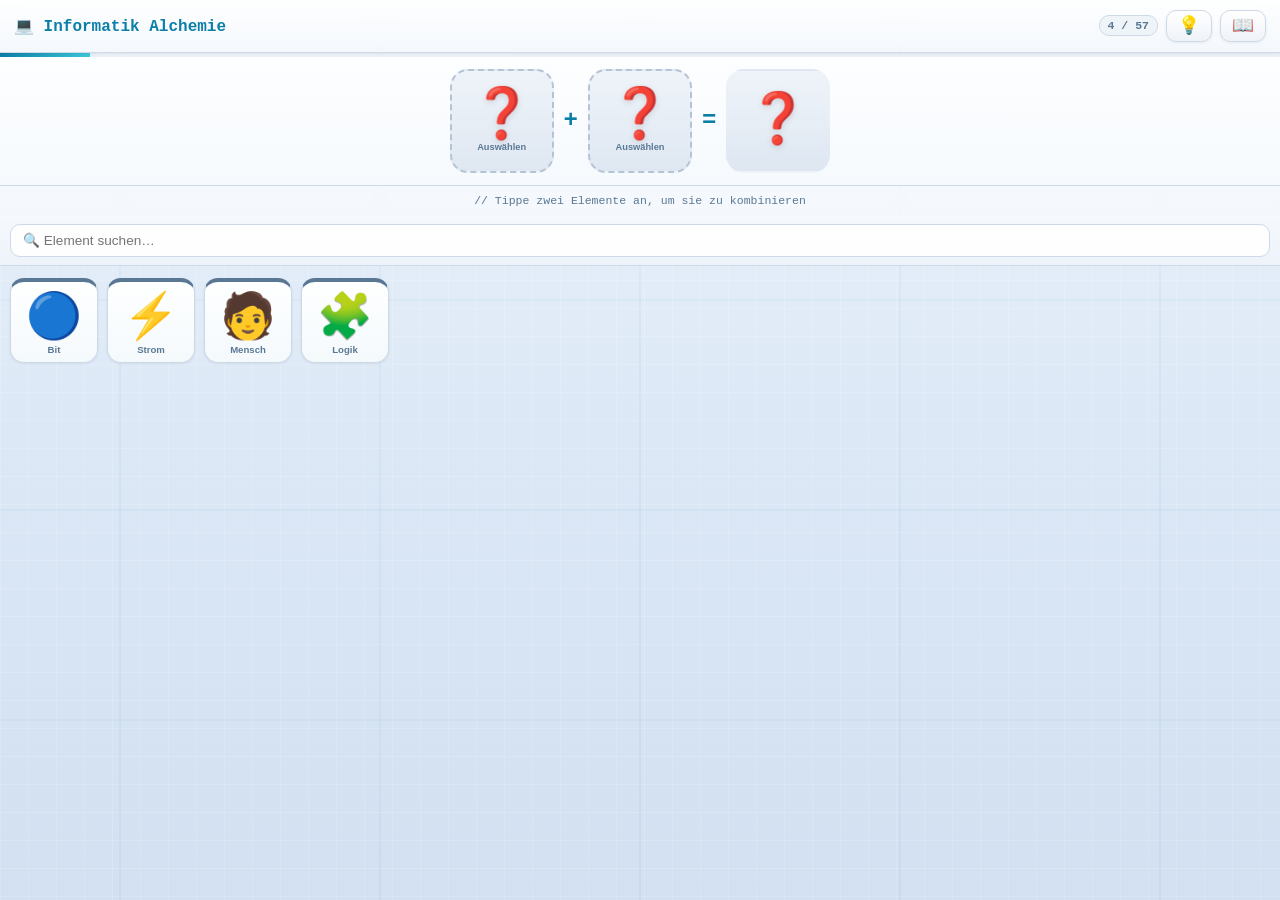
==== commit 35ba5283: "Add thematic computer background" ====
--- a/index.html
+++ b/index.html
@@ -1,200 +1,12 @@
 <!DOCTYPE html>
-<html lang="de">
-<head>
-<meta charset="UTF-8">
-<meta name="viewport" content="width=device-width,initial-scale=1.0,user-scalable=no">
-<title>Informatik Alchemie – Klasse 7</title>
+<html lang="de"><head><meta charset="UTF-8"><meta name="viewport" content="width=device-width,initial-scale=1.0,user-scalable=no"><title>Informatik Alchemie – Klasse 7</title>
 <style>
-*{box-sizing:border-box;margin:0;padding:0}
-:root{--bg:#e8eef6;--bg2:#fff;--bg3:#eef3f9;--bd:#cdd9e6;--bd2:#b5c4d4;--cy:#0a7fa8;--cy2:#3dc8d8;--txt:#13243a;--dim:#5a7894;--grn:#0f9560;--red:#c53030;--gold:#e6aa14;--shadow:0 4px 14px rgba(20,40,70,.10)}
-html,body{height:100%;overflow:hidden}
-body{font-family:-apple-system,BlinkMacSystemFont,"Segoe UI",sans-serif;background:linear-gradient(180deg,#e8eef6,#dde6f1);color:var(--txt);display:flex;flex-direction:column}
-#hdr{background:linear-gradient(180deg,#fff,#f4f8fc);border-bottom:1px solid var(--bd);padding:10px 14px;display:flex;justify-content:space-between;align-items:center;gap:8px;box-shadow:0 1px 3px rgba(20,40,70,.08)}
-#ttl{font-size:1rem;font-weight:800;color:var(--cy);font-family:"Courier New",monospace;white-space:nowrap;overflow:hidden;text-overflow:ellipsis}
-.hbtns{display:flex;align-items:center;gap:8px;flex-shrink:0}
-#cnt{font-size:.72rem;color:var(--dim);font-weight:700;font-family:"Courier New",monospace;background:var(--bg3);padding:3px 8px;border-radius:10px;border:1px solid var(--bd)}
-.hbtn{background:linear-gradient(180deg,#fff,var(--bg3));border:1.5px solid var(--bd);color:var(--cy);border-radius:10px;padding:6px 11px;cursor:pointer;font-size:1.1rem;line-height:1;box-shadow:0 1px 3px rgba(20,40,70,.08)}
-.hbtn:hover{border-color:var(--cy);transform:translateY(-1px)}
-#pb{height:4px;background:var(--bg3);overflow:hidden}
-#pf{height:100%;background:linear-gradient(90deg,var(--cy),var(--cy2));transition:width .4s}
-#cbar{background:linear-gradient(180deg,#fff,#f7fafd);padding:12px 10px;display:flex;align-items:center;justify-content:center;gap:10px;border-bottom:1px solid var(--bd)}
-.cslot,#rslot{width:104px;height:104px;border:2.5px dashed var(--bd2);border-radius:18px;background:linear-gradient(180deg,var(--bg3),#dde6f1);display:flex;flex-direction:column;align-items:center;justify-content:center;padding:4px;transition:.2s}
-.cslot.on{border-style:solid;border-color:var(--cy);background:linear-gradient(180deg,#e8f4fa,#d4ecf5);box-shadow:inset 0 0 0 1px rgba(10,127,168,.15)}
-.se{font-size:3.1rem;line-height:1;filter:drop-shadow(0 2px 3px rgba(0,0,0,.12))}
-.sn{font-size:.58rem;color:var(--dim);margin-top:4px;text-align:center;max-width:100%;white-space:nowrap;overflow:hidden;text-overflow:ellipsis;font-weight:700}
-.op{color:var(--cy);font-size:1.5rem;font-weight:900;font-family:"Courier New",monospace}
-#rslot{border-style:solid;border-color:transparent}
-#rslot.ok{border-color:var(--grn);background:linear-gradient(180deg,#e9f8f1,#d4f0e2);box-shadow:0 4px 14px rgba(15,149,96,.25);animation:pop .35s}
-#rslot.nw{border-color:var(--cy);background:linear-gradient(180deg,#e0f3f8,#c5ebf3);box-shadow:0 4px 18px rgba(10,127,168,.32);animation:pop .4s}
-#rslot.no{border-color:var(--red);background:linear-gradient(180deg,#fbeaea,#f6d8d8);box-shadow:0 4px 14px rgba(197,48,48,.22);animation:shk .3s}
-@keyframes pop{0%{transform:scale(.7)}60%{transform:scale(1.12)}100%{transform:scale(1)}}@keyframes shk{0%,100%{transform:translateX(0)}25%{transform:translateX(-8px)}75%{transform:translateX(8px)}}
-#hint{padding:7px 12px;font-size:.72rem;color:var(--dim);text-align:center;min-height:24px;font-family:"Courier New",monospace;line-height:1.4;background:rgba(255,255,255,.55)}
-#hint b{color:var(--cy)}
-#searchbar{padding:8px 10px;background:linear-gradient(180deg,#f7fafd,#eef3f9);border-bottom:1px solid var(--bd)}
-#search{width:100%;padding:8px 12px;border:1.5px solid var(--bd);border-radius:10px;background:#fff;color:var(--txt);font-size:.85rem;outline:none}
-#search:focus{border-color:var(--cy);box-shadow:0 0 0 3px rgba(10,127,168,.15)}
-#grid{flex:1;overflow-y:auto;-webkit-overflow-scrolling:touch;padding:12px 10px;display:flex;flex-wrap:wrap;gap:9px;align-content:flex-start}
-.chip{display:flex;flex-direction:column;align-items:center;padding:10px 6px 7px;background:linear-gradient(180deg,#fff,#f5f9fc);border:1.5px solid var(--bd);border-top-width:4px;border-radius:14px;cursor:pointer;min-width:88px;max-width:104px;flex:0 0 auto;user-select:none;-webkit-tap-highlight-color:transparent;box-shadow:0 1px 3px rgba(20,40,70,.08);transition:.15s;position:relative}
-.chip:hover{transform:translateY(-2px);box-shadow:var(--shadow)}.chip:active{transform:scale(.93)}
-.chip.sel{border-color:var(--cy)!important;box-shadow:0 0 0 3px rgba(10,127,168,.25),var(--shadow);transform:scale(1.05)}
-.chip.hl{box-shadow:0 0 0 3px rgba(230,170,20,.55),0 4px 14px rgba(230,170,20,.35);border-color:var(--gold)!important}
-.chip.ni{animation:nin .5s cubic-bezier(.2,.9,.3,1.2)}@keyframes nin{0%{opacity:0;transform:scale(.4) rotate(-12deg)}60%{transform:scale(1.15)}100%{opacity:1;transform:scale(1)}}
-.em{font-size:2.8rem;line-height:1.05}.nm{font-size:.6rem;margin-top:5px;text-align:center;white-space:nowrap;font-weight:800}
-#toast{position:fixed;bottom:18px;left:50%;transform:translateX(-50%) translateY(100px);background:linear-gradient(135deg,var(--cy),var(--cy2));color:#fff;padding:11px 22px;border-radius:24px;font-weight:800;font-size:.85rem;opacity:0;transition:.3s;pointer-events:none;z-index:999;max-width:88%;text-align:center;font-family:"Courier New",monospace;box-shadow:0 8px 24px rgba(10,127,168,.35)}
-#toast.sh{opacity:1;transform:translateX(-50%) translateY(0)}
-#lex{display:none;position:fixed;inset:0;background:rgba(20,40,60,.55);backdrop-filter:blur(6px);z-index:9000;align-items:center;justify-content:center;padding:14px}
-#lex.sh{display:flex}
-#lexbox{background:var(--bg);width:100%;max-width:560px;max-height:90%;border-radius:18px;display:flex;flex-direction:column;overflow:hidden;box-shadow:0 10px 30px rgba(20,40,70,.18)}
-#lexhdr{background:linear-gradient(180deg,#fff,#f4f8fc);padding:14px 18px;display:flex;justify-content:space-between;align-items:center;border-bottom:1px solid var(--bd)}
-#lexhdr b{color:var(--cy);font-size:1.1rem;font-family:"Courier New",monospace}
-#lexhdr button{background:var(--bg3);border:1.5px solid var(--bd);font-size:1rem;cursor:pointer;color:var(--dim);width:32px;height:32px;border-radius:8px}
-#lexbody{overflow-y:auto;padding:12px 16px}
-.lexcat{margin:14px 0 8px;font-size:.85rem;font-weight:800;display:flex;align-items:center;gap:8px;padding-bottom:6px;border-bottom:1.5px solid var(--bg3)}
-.dot{width:12px;height:12px;border-radius:50%;display:inline-block}.pct{font-size:.68rem;color:var(--dim);margin-left:auto;background:var(--bg3);padding:2px 8px;border-radius:8px;border:1px solid var(--bd)}
-.lexrow{display:flex;gap:12px;padding:10px 8px;border-bottom:1px solid var(--bg3);align-items:flex-start;border-radius:8px}
-.lexrow:hover{background:var(--bg3)}.lem{font-size:2.5rem;width:52px;text-align:center}.ltx{flex:1;min-width:0}.ln{font-weight:800;font-size:.92rem}.ld{font-size:.76rem;color:var(--dim);margin:3px 0;line-height:1.4}.lr{font-size:.7rem;color:var(--cy);font-family:"Courier New",monospace;font-weight:700}
-#lexfoot{padding:12px 16px;border-top:1px solid var(--bd);background:#fff;text-align:center}
-#lexfoot button{background:#fff;border:1.5px solid var(--red);color:var(--red);border-radius:10px;padding:9px 20px;cursor:pointer;font-size:.82rem;font-weight:800}
-#lexfoot button:hover{background:var(--red);color:#fff}
-#win{display:none;position:fixed;inset:0;background:linear-gradient(135deg,rgba(255,255,255,.97),rgba(224,243,248,.97));align-items:center;justify-content:center;flex-direction:column;gap:18px;z-index:9999;text-align:center;padding:24px}
-#win.sh{display:flex}#win .cup{font-size:4rem;animation:bounce 1.2s infinite}@keyframes bounce{0%,100%{transform:translateY(0)}50%{transform:translateY(-10px)}}#win h2{font-size:1.5rem;color:var(--cy);font-family:"Courier New",monospace}#win p{line-height:1.7}
-</style>
-</head>
-<body>
-<div id="hdr"><div id="ttl">💻 Informatik Alchemie</div><div class="hbtns"><span id="cnt">4 / 57</span><button class="hbtn" onclick="hint()" title="Tipp">💡</button><button class="hbtn" onclick="openLex()" title="Lexikon">📖</button></div></div>
-<div id="pb"><div id="pf" style="width:7%"></div></div>
-<div id="cbar"><div class="cslot" id="sa"><span class="se">❓</span><span class="sn">Auswählen</span></div><div class="op">+</div><div class="cslot" id="sb"><span class="se">❓</span><span class="sn">Auswählen</span></div><div class="op">=</div><div id="rslot"><span class="se" id="re">❓</span><span class="sn" id="rn"></span></div></div>
-<div id="hint">// Tippe zwei Elemente an, um sie zu kombinieren</div>
-<div id="searchbar"><input id="search" placeholder="🔍 Element suchen…" oninput="renderGrid()"></div>
-<div id="grid"></div><div id="toast"></div>
-<div id="lex"><div id="lexbox"><div id="lexhdr"><b>📖 Lexikon</b><button onclick="closeLex()">✕</button></div><div id="lexbody"></div><div id="lexfoot"><button onclick="resetGame()">🔄 Spiel zurücksetzen</button></div></div></div>
-<div id="win"><div class="cup">🏆</div><h2>./win --alle-entdeckt</h2><p>Du hast alle 57 Informatik-Konzepte gefunden!<br>Du bist ein echter Informatik-Profi! 🎉</p></div>
+*{box-sizing:border-box;margin:0;padding:0}:root{--bg:#e8eef6;--bg3:#eef3f9;--bd:#cdd9e6;--bd2:#b5c4d4;--cy:#0a7fa8;--cy2:#3dc8d8;--txt:#13243a;--dim:#5a7894;--grn:#0f9560;--red:#c53030;--gold:#e6aa14;--shadow:0 4px 14px rgba(20,40,70,.10)}html,body{height:100%;overflow:hidden}body{font-family:-apple-system,BlinkMacSystemFont,"Segoe UI",sans-serif;background:linear-gradient(180deg,#eaf2fb,#dbe8f6);color:var(--txt);display:flex;flex-direction:column;position:relative;isolation:isolate}body:before{content:"";position:fixed;inset:0;pointer-events:none;z-index:-3;background:radial-gradient(circle at 12% 18%,rgba(61,200,216,.22),transparent 0 24%),radial-gradient(circle at 86% 14%,rgba(10,127,168,.18),transparent 0 28%),radial-gradient(circle at 82% 84%,rgba(128,80,192,.12),transparent 0 22%),radial-gradient(circle at 20% 84%,rgba(15,149,96,.10),transparent 0 20%),linear-gradient(180deg,#edf4fc 0%,#dce8f6 48%,#d2e0f1 100%)}body:after{content:"";position:fixed;inset:0;pointer-events:none;z-index:-2;opacity:.62;background:linear-gradient(rgba(255,255,255,.23) 1px,transparent 1px),linear-gradient(90deg,rgba(255,255,255,.23) 1px,transparent 1px),repeating-linear-gradient(90deg,transparent 0 119px,rgba(10,127,168,.08) 119px 121px,transparent 121px 260px),repeating-linear-gradient(180deg,transparent 0 89px,rgba(10,127,168,.06) 89px 91px,transparent 91px 210px);background-size:28px 28px,28px 28px,100% 100%,100% 100%}#hdr{background:linear-gradient(180deg,rgba(255,255,255,.92),rgba(244,248,252,.92));backdrop-filter:blur(10px);border-bottom:1px solid rgba(205,217,230,.95);padding:10px 14px;display:flex;justify-content:space-between;align-items:center;gap:8px;box-shadow:0 1px 3px rgba(20,40,70,.08)}#ttl{font-size:1rem;font-weight:800;color:var(--cy);font-family:"Courier New",monospace;white-space:nowrap;overflow:hidden;text-overflow:ellipsis;text-shadow:0 1px 0 #fff}.hbtns{display:flex;align-items:center;gap:8px;flex-shrink:0}#cnt{font-size:.72rem;color:var(--dim);font-weight:700;font-family:"Courier New",monospace;background:rgba(238,243,249,.92);padding:3px 8px;border-radius:10px;border:1px solid var(--bd)}.hbtn{background:linear-gradient(180deg,#fff,var(--bg3));border:1.5px solid var(--bd);color:var(--cy);border-radius:10px;padding:6px 11px;cursor:pointer;font-size:1.1rem;line-height:1;box-shadow:0 1px 3px rgba(20,40,70,.08)}.hbtn:hover{border-color:var(--cy);transform:translateY(-1px)}#pb{height:4px;background:rgba(238,243,249,.8);overflow:hidden}#pf{height:100%;background:linear-gradient(90deg,var(--cy),var(--cy2));transition:width .4s;box-shadow:0 0 10px rgba(61,200,216,.45)}#cbar{background:linear-gradient(180deg,rgba(255,255,255,.9),rgba(247,250,253,.9));backdrop-filter:blur(10px);padding:12px 10px;display:flex;align-items:center;justify-content:center;gap:10px;border-bottom:1px solid var(--bd)}.cslot,#rslot{width:104px;height:104px;border:2.5px dashed var(--bd2);border-radius:18px;background:linear-gradient(180deg,rgba(238,243,249,.96),rgba(221,230,241,.94));display:flex;flex-direction:column;align-items:center;justify-content:center;padding:4px;transition:.2s}.cslot.on{border-style:solid;border-color:var(--cy);background:linear-gradient(180deg,#e8f4fa,#d4ecf5);box-shadow:inset 0 0 0 1px rgba(10,127,168,.15)}.se{font-size:3.1rem;line-height:1;filter:drop-shadow(0 2px 3px rgba(0,0,0,.12))}.sn{font-size:.58rem;color:var(--dim);margin-top:4px;text-align:center;max-width:100%;white-space:nowrap;overflow:hidden;text-overflow:ellipsis;font-weight:700}.op{color:var(--cy);font-size:1.5rem;font-weight:900;font-family:"Courier New",monospace;text-shadow:0 1px 0 #fff}#rslot{border-style:solid;border-color:transparent}#rslot.ok{border-color:var(--grn);background:linear-gradient(180deg,#e9f8f1,#d4f0e2);box-shadow:0 4px 14px rgba(15,149,96,.25);animation:pop .35s}#rslot.nw{border-color:var(--cy);background:linear-gradient(180deg,#e0f3f8,#c5ebf3);box-shadow:0 4px 18px rgba(10,127,168,.32);animation:pop .4s}#rslot.no{border-color:var(--red);background:linear-gradient(180deg,#fbeaea,#f6d8d8);box-shadow:0 4px 14px rgba(197,48,48,.22);animation:shk .3s}@keyframes pop{0%{transform:scale(.7)}60%{transform:scale(1.12)}100%{transform:scale(1)}}@keyframes shk{0%,100%{transform:translateX(0)}25%{transform:translateX(-8px)}75%{transform:translateX(8px)}}#hint{padding:7px 12px;font-size:.72rem;color:var(--dim);text-align:center;min-height:24px;font-family:"Courier New",monospace;line-height:1.4;background:rgba(255,255,255,.58);backdrop-filter:blur(6px)}#hint b{color:var(--cy)}#searchbar{padding:8px 10px;background:linear-gradient(180deg,rgba(247,250,253,.92),rgba(238,243,249,.92));backdrop-filter:blur(8px);border-bottom:1px solid var(--bd)}#search{width:100%;padding:8px 12px;border:1.5px solid var(--bd);border-radius:10px;background:rgba(255,255,255,.94);color:var(--txt);font-size:.85rem;outline:none}#search:focus{border-color:var(--cy);box-shadow:0 0 0 3px rgba(10,127,168,.15)}#grid{flex:1;overflow-y:auto;-webkit-overflow-scrolling:touch;padding:12px 10px;display:flex;flex-wrap:wrap;gap:9px;align-content:flex-start}.chip{display:flex;flex-direction:column;align-items:center;padding:10px 6px 7px;background:linear-gradient(180deg,rgba(255,255,255,.96),rgba(245,249,252,.96));border:1.5px solid var(--bd);border-top-width:4px;border-radius:14px;cursor:pointer;min-width:88px;max-width:104px;flex:0 0 auto;user-select:none;-webkit-tap-highlight-color:transparent;box-shadow:0 1px 3px rgba(20,40,70,.08);transition:.15s;position:relative;backdrop-filter:blur(4px)}.chip:hover{transform:translateY(-2px);box-shadow:var(--shadow)}.chip:active{transform:scale(.93)}.chip.sel{border-color:var(--cy)!important;box-shadow:0 0 0 3px rgba(10,127,168,.25),var(--shadow);transform:scale(1.05)}.chip.hl{box-shadow:0 0 0 3px rgba(230,170,20,.55),0 4px 14px rgba(230,170,20,.35);border-color:var(--gold)!important}.chip.ni{animation:nin .5s cubic-bezier(.2,.9,.3,1.2)}@keyframes nin{0%{opacity:0;transform:scale(.4) rotate(-12deg)}60%{transform:scale(1.15)}100%{opacity:1;transform:scale(1)}}.em{font-size:2.8rem;line-height:1.05}.nm{font-size:.6rem;margin-top:5px;text-align:center;white-space:nowrap;font-weight:800}#toast{position:fixed;bottom:18px;left:50%;transform:translateX(-50%) translateY(100px);background:linear-gradient(135deg,var(--cy),var(--cy2));color:#fff;padding:11px 22px;border-radius:24px;font-weight:800;font-size:.85rem;opacity:0;transition:.3s;pointer-events:none;z-index:999;max-width:88%;text-align:center;font-family:"Courier New",monospace;box-shadow:0 8px 24px rgba(10,127,168,.35)}#toast.sh{opacity:1;transform:translateX(-50%) translateY(0)}#lex{display:none;position:fixed;inset:0;background:rgba(20,40,60,.55);backdrop-filter:blur(6px);z-index:9000;align-items:center;justify-content:center;padding:14px}#lex.sh{display:flex}#lexbox{background:rgba(232,238,246,.96);width:100%;max-width:560px;max-height:90%;border-radius:18px;display:flex;flex-direction:column;overflow:hidden;box-shadow:0 10px 30px rgba(20,40,70,.18)}#lexhdr{background:linear-gradient(180deg,rgba(255,255,255,.96),rgba(244,248,252,.96));padding:14px 18px;display:flex;justify-content:space-between;align-items:center;border-bottom:1px solid var(--bd)}#lexhdr b{color:var(--cy);font-size:1.1rem;font-family:"Courier New",monospace}#lexhdr button{background:var(--bg3);border:1.5px solid var(--bd);font-size:1rem;cursor:pointer;color:var(--dim);width:32px;height:32px;border-radius:8px}#lexbody{overflow-y:auto;padding:12px 16px}.lexcat{margin:14px 0 8px;font-size:.85rem;font-weight:800;display:flex;align-items:center;gap:8px;padding-bottom:6px;border-bottom:1.5px solid var(--bg3)}.dot{width:12px;height:12px;border-radius:50%;display:inline-block}.pct{font-size:.68rem;color:var(--dim);margin-left:auto;background:var(--bg3);padding:2px 8px;border-radius:8px;border:1px solid var(--bd)}.lexrow{display:flex;gap:12px;padding:10px 8px;border-bottom:1px solid var(--bg3);align-items:flex-start;border-radius:8px}.lexrow:hover{background:rgba(238,243,249,.85)}.lem{font-size:2.5rem;width:52px;text-align:center}.ltx{flex:1;min-width:0}.ln{font-weight:800;font-size:.92rem}.ld{font-size:.76rem;color:var(--dim);margin:3px 0;line-height:1.4}.lr{font-size:.7rem;color:var(--cy);font-family:"Courier New",monospace;font-weight:700}#lexfoot{padding:12px 16px;border-top:1px solid var(--bd);background:rgba(255,255,255,.94);text-align:center}#lexfoot button{background:#fff;border:1.5px solid var(--red);color:var(--red);border-radius:10px;padding:9px 20px;cursor:pointer;font-size:.82rem;font-weight:800}#lexfoot button:hover{background:var(--red);color:#fff}#win{display:none;position:fixed;inset:0;background:linear-gradient(135deg,rgba(255,255,255,.97),rgba(224,243,248,.97));align-items:center;justify-content:center;flex-direction:column;gap:18px;z-index:9999;text-align:center;padding:24px}#win.sh{display:flex}#win .cup{font-size:4rem;animation:bounce 1.2s infinite}@keyframes bounce{0%,100%{transform:translateY(0)}50%{transform:translateY(-10px)}}#win h2{font-size:1.5rem;color:var(--cy);font-family:"Courier New",monospace}#win p{line-height:1.7}
+</style></head><body>
+<div id="hdr"><div id="ttl">💻 Informatik Alchemie</div><div class="hbtns"><span id="cnt">4 / 57</span><button class="hbtn" onclick="hint()" title="Tipp">💡</button><button class="hbtn" onclick="openLex()" title="Lexikon">📖</button></div></div><div id="pb"><div id="pf" style="width:7%"></div></div><div id="cbar"><div class="cslot" id="sa"><span class="se">❓</span><span class="sn">Auswählen</span></div><div class="op">+</div><div class="cslot" id="sb"><span class="se">❓</span><span class="sn">Auswählen</span></div><div class="op">=</div><div id="rslot"><span class="se" id="re">❓</span><span class="sn" id="rn"></span></div></div><div id="hint">// Tippe zwei Elemente an, um sie zu kombinieren</div><div id="searchbar"><input id="search" placeholder="🔍 Element suchen…" oninput="renderGrid()"></div><div id="grid"></div><div id="toast"></div><div id="lex"><div id="lexbox"><div id="lexhdr"><b>📖 Lexikon</b><button onclick="closeLex()">✕</button></div><div id="lexbody"></div><div id="lexfoot"><button onclick="resetGame()">🔄 Spiel zurücksetzen</button></div></div></div><div id="win"><div class="cup">🏆</div><h2>./win --alle-entdeckt</h2><p>Du hast alle 57 Informatik-Konzepte gefunden!<br>Du bist ein echter Informatik-Profi! 🎉</p></div>
 <script>
-const EL={
- bit:["Bit","🔵","grund","Kleinste Informationseinheit – ist entweder 0 oder 1."],
- strom:["Strom","⚡","grund","Elektrische Energie, die alle Computer-Bauteile antreibt."],
- mensch:["Mensch","🧑","grund","Programmiert, bedient und nutzt den Computer."],
- logik:["Logik","🧩","grund","Regeln, nach denen wahr/falsch-Entscheidungen getroffen werden."],
- byte:["Byte","💾","daten","8 Bits zusammen – speichert z.B. genau ein Zeichen."],
- signal:["Signal","📶","daten","Ein Bit, das als Strom über eine Leitung übertragen wird."],
- binaerzahl:["Binärzahl","🔢","daten","Zahl, die nur aus 0 und 1 besteht (Dualsystem)."],
- zahl:["Dezimalzahl","🔟","daten","Zahl im Zehnersystem mit den Ziffern 0–9, wie wir sie kennen."],
- pixel:["Pixel","⬜","daten","Kleinster einzelner Bildpunkt auf dem Bildschirm."],
- zeichen:["Zeichen","🔤","daten","Ein Buchstabe, eine Ziffer oder ein Symbol (per ASCII codiert)."],
- datei:["Datei","📄","daten","Gespeicherte Daten mit einem Namen, z.B. ein Foto oder Text."],
- text:["Text","📝","daten","Eine Folge von Zeichen, die Wörter und Sätze bildet."],
- bild:["Bild","🖼️","daten","Aus vielen Pixeln zusammengesetzte Grafik."],
- video:["Video","🎬","daten","Bewegte Bilder zusammen mit Ton."],
- ton:["Ton","🎵","daten","Hörbares Signal, z.B. Musik oder Sprache."],
- qrcode:["QR-Code","🔲","daten","Quadratisches Muster, das Daten als Bild speichert."],
- ordner:["Ordner","📁","daten","Behälter, der mehrere Dateien zusammen ablegt."],
- arbeitsspeicher:["Arbeitsspeicher","💡","hardware","Schneller Speicher (RAM) – behält Daten nur, solange Strom da ist."],
- bildschirm:["Bildschirm","📺","hardware","Zeigt Bilder und Texte sichtbar an (Monitor)."],
- transistor:["Transistor","🔌","hardware","Winziger elektronischer Schalter – Grundbaustein des Computers."],
- gatter:["Logikgatter","🚪","hardware","Schaltung, die logische Verknüpfungen wie UND/ODER ausführt."],
- schaltkreis:["Schaltkreis","⬛","hardware","Viele verbundene Gatter auf einem Chip."],
- prozessor:["Prozessor","🧠","hardware","Das Rechenzentrum (CPU) – führt alle Befehle aus."],
- rechner:["Rechner","🖥️","hardware","Prozessor und Arbeitsspeicher, die zusammen rechnen."],
- festplatte:["Festplatte","🗄️","hardware","Speicher, der Daten dauerhaft behält – auch ohne Strom."],
- computer:["Computer","💻","hardware","Vollständige Maschine zum Verarbeiten von Daten."],
- algorithmus:["Algorithmus","📋","prog","Schritt-für-Schritt-Anleitung zum Lösen eines Problems."],
- bedingung:["Bedingung","❓","prog","Eine wenn-dann-Entscheidung im Programm (if)."],
- sequenz:["Sequenz","➡️","prog","Befehle, die nacheinander ausgeführt werden."],
- schleife:["Schleife","🔄","prog","Wiederholt Befehle, solange eine Bedingung gilt (Loop)."],
- funktion:["Funktion","📦","prog","Wiederverwendbarer Block aus mehreren Befehlen."],
- code:["Code","🔡","prog","In einer Programmiersprache geschriebener Algorithmus."],
- pseudocode:["Pseudocode","📓","prog","Algorithmus in einfacher Sprache – noch nicht für den Computer."],
- struktogramm:["Struktogramm","📊","prog","Diagramm, das einen Algorithmus in Blöcken darstellt."],
- fehler:["Fehler / Bug","❌","prog","Das Programm tut nicht, was es soll."],
- debugging:["Debugging","🔍","prog","Fehler im Programm suchen und beheben."],
- programm:["Programm","💿","prog","Code, der vom Prozessor ausgeführt wird."],
- software:["Software","📱","prog","Alle Programme zusammen (Gegenteil von Hardware)."],
- betriebssystem:["Betriebssystem","⚙️","prog","Grundprogramm, das den Computer steuert (z.B. Windows)."],
- app:["App","📲","prog","Anwendungsprogramm für Nutzer, oft auf dem Handy."],
- roboter:["Roboter","🦾","prog","Maschine, die nach einem Programm Aufgaben ausführt."],
- ki:["KI","🤖","prog","Künstliche Intelligenz – Software, die scheinbar denkt und lernt."],
- netzwerk:["Netzwerk","🕸️","netz","Mehrere verbundene Computer, die Daten austauschen."],
- protokoll:["Protokoll","📜","netz","Regeln, wie Geräte miteinander kommunizieren (z.B. HTTP)."],
- router:["Router","📡","netz","Gerät, das Datenpakete im Netzwerk weiterleitet."],
- ipadresse:["IP-Adresse","🏷️","netz","Eindeutige Nummer eines Geräts im Netzwerk."],
- internet:["Internet","🌍","netz","Weltweites Netz aus Millionen verbundener Netzwerke."],
- server:["Server","🗃️","netz","Computer, der Daten oder Dienste bereitstellt."],
- cloud:["Cloud","☁️","netz","Speicher und Dienste auf fernen Servern im Internet."],
- website:["Website","🌐","netz","Seite im Internet, die im Browser angezeigt wird."],
- email:["E-Mail","📧","netz","Elektronische Nachricht, übers Internet verschickt."],
- passwort:["Passwort","🔑","sicher","Geheime Zeichenfolge, die ein Konto schützt."],
- verschluesselung:["Verschlüsselung","🔐","sicher","Macht Daten unlesbar – außer für Befugte."],
- datenschutz:["Datenschutz","🛡️","sicher","Schutz persönlicher Daten vor Missbrauch."],
- firewall:["Firewall","🧱","sicher","Schutzwall, der unerwünschte Zugriffe blockiert."],
- datenbank:["Datenbank","🗂️","sicher","Geordnete Sammlung vieler Daten zum schnellen Finden."],
- suche:["Suchalgorithmus","🔎","sicher","Verfahren, das gezielt Daten in einer Menge findet."]
-};
-const CAT={grund:["Grundelemente","#5a7894"],daten:["Daten & Darstellung","#1e7fd0"],hardware:["Hardware","#d07a1a"],prog:["Programmierung","#1a9a5a"],netz:["Netzwerk","#8050c0"],sicher:["Sicherheit & Daten","#c0405a"]};
-const TOTAL=Object.keys(EL).length,START=["bit","strom","mensch","logik"],STORE_KEY="ia7:disc";
-const R={},REV={};
-function key2(a,b){return [a,b].sort().join("+")}
-function r(a,b,c){R[key2(a,b)]=c;if(!REV[c])REV[c]=[a,b]}
-// Daten & Darstellung
-r("bit","bit","byte");r("bit","strom","signal");r("bit","logik","binaerzahl");
-r("binaerzahl","binaerzahl","zahl");r("byte","byte","pixel");r("byte","logik","zeichen");
-r("byte","zeichen","datei");r("byte","strom","arbeitsspeicher");r("zeichen","zeichen","text");
-r("zeichen","mensch","passwort");r("pixel","pixel","bild");r("bild","strom","bildschirm");
-r("bild","ton","video");r("signal","signal","ton");r("signal","logik","protokoll");
-r("binaerzahl","bild","qrcode");
-// Hardware
-r("strom","logik","transistor");r("transistor","transistor","gatter");r("gatter","gatter","schaltkreis");
-r("schaltkreis","strom","prozessor");r("prozessor","arbeitsspeicher","rechner");r("ordner","strom","festplatte");
-r("datei","datei","ordner");r("rechner","festplatte","computer");
-// Programmierung
-r("mensch","logik","algorithmus");r("algorithmus","logik","bedingung");r("algorithmus","algorithmus","sequenz");
-r("bedingung","algorithmus","schleife");r("sequenz","logik","funktion");r("algorithmus","zeichen","code");
-r("algorithmus","text","pseudocode");r("algorithmus","bild","struktogramm");r("code","logik","fehler");
-r("code","prozessor","programm");r("fehler","algorithmus","debugging");r("programm","programm","software");
-r("software","computer","betriebssystem");r("software","mensch","app");r("algorithmus","zahl","verschluesselung");
-// Netzwerk
-r("netzwerk","protokoll","router");r("computer","computer","netzwerk");r("netzwerk","zahl","ipadresse");
-r("netzwerk","logik","firewall");r("router","router","internet");r("code","internet","website");
-r("text","internet","email");r("computer","internet","server");r("server","server","cloud");
-// Datenschutz & Datenbank
-r("passwort","internet","datenschutz");r("datei","logik","datenbank");r("datenbank","algorithmus","suche");
-// KI & Robotik
-r("computer","algorithmus","roboter");r("mensch","roboter","ki");
-// Bonus
-r("binaerzahl","strom","signal");r("mensch","internet","email");r("mensch","computer","betriebssystem");
-
-let disc=[...START],dset=new Set(disc),sel=null,rTmr=null,tTmr=null;
-const grid=document.getElementById("grid"),sa=document.getElementById("sa"),sb=document.getElementById("sb"),rslot=document.getElementById("rslot"),re=document.getElementById("re"),rn=document.getElementById("rn"),hintEl=document.getElementById("hint"),toast=document.getElementById("toast"),search=document.getElementById("search");
-function setSlot(el,k){if(k){const[n,e]=EL[k];el.innerHTML=`<span class="se">${e}</span><span class="sn">${n}</span>`;el.classList.add("on")}else{el.innerHTML='<span class="se">❓</span><span class="sn">Auswählen</span>';el.classList.remove("on")}}
-function resetResult(){rslot.className="";re.textContent="❓";rn.textContent="";setSlot(sa,null);setSlot(sb,null);hintEl.textContent="// Tippe zwei Elemente an, um sie zu kombinieren";renderGrid()}
-function renderGrid(newK){
- const q=(search.value||"").trim().toLowerCase();grid.innerHTML="";
- for(const k of disc){const[n,e,cat]=EL[k];if(q&&!n.toLowerCase().includes(q))continue;const c=document.createElement("div");c.className="chip"+(sel===k?" sel":"")+(k===newK?" ni":"");c.style.borderTopColor=CAT[cat][1];c.innerHTML=`<span class="em">${e}</span><span class="nm" style="color:${CAT[cat][1]}">${n}</span>`;c.onclick=()=>onChip(k);grid.appendChild(c)}
- const n=dset.size;document.getElementById("cnt").textContent=`${n} / ${TOTAL}`;document.getElementById("pf").style.width=`${(n/TOTAL*100).toFixed(1)}%`;if(n===TOTAL)setTimeout(()=>document.getElementById("win").classList.add("sh"),900)
-}
-function onChip(k){
- if(sel===null){sel=k;setSlot(sa,k);hintEl.textContent=`> ${EL[k][1]} ${EL[k][0]} ausgewählt — wähle ein zweites Element`;renderGrid();return}
- if(sel===k&&!R[key2(k,k)]){sel=null;setSlot(sa,null);hintEl.textContent="// Tippe zwei Elemente an, um sie zu kombinieren";renderGrid();return}
- const res=R[key2(sel,k)];setSlot(sb,k);if(rTmr)clearTimeout(rTmr);
- if(res){const isNew=!dset.has(res);if(isNew){disc.push(res);dset.add(res);saveProgress()}const[rNm,rEm,,rDef]=EL[res];re.textContent=rEm;rn.textContent=rNm;rslot.className=isNew?"nw":"ok";hintEl.innerHTML=isNew?`📘 <b>${rNm}:</b> ${rDef}`:`> ${rEm} ${rNm} (bereits bekannt)`;if(isNew)showToast(`✅ Neu: ${rEm} ${rNm}`);renderGrid(isNew?res:null);rTmr=setTimeout(resetResult,isNew?3600:1600)}
- else{re.textContent="✕";rn.textContent="Keine Kombi";rslot.className="no";hintEl.textContent="> ERROR: keine Kombination gefunden";renderGrid();rTmr=setTimeout(resetResult,900)}
- sel=null
-}
-function showToast(msg){toast.textContent=msg;toast.classList.add("sh");if(tTmr)clearTimeout(tTmr);tTmr=setTimeout(()=>toast.classList.remove("sh"),2600)}
-function hint(){
- const opts=[];for(let i=0;i<disc.length;i++)for(let j=i;j<disc.length;j++){const res=R[key2(disc[i],disc[j])];if(res&&!dset.has(res))opts.push([disc[i],disc[j]])}
- if(!opts.length){showToast("Keine neuen Kombis mit aktuellen Elementen");return}
- const[a,b]=opts[Math.floor(Math.random()*opts.length)];hintEl.innerHTML=`💡 Tipp: kombiniere <b>${EL[a][1]} ${EL[a][0]}</b> + <b>${EL[b][1]} ${EL[b][0]}</b>`;search.value="";renderGrid();setTimeout(()=>{for(const k of [a,b])for(const c of grid.querySelectorAll(".chip"))if(c.querySelector(".nm").textContent===EL[k][0])c.classList.add("hl")},30);setTimeout(()=>grid.querySelectorAll(".hl").forEach(c=>c.classList.remove("hl")),2600)
-}
-function openLex(){
- const body=document.getElementById("lexbody");let html="";
- for(const cat in CAT){const[cn,cc]=CAT[cat],all=Object.keys(EL).filter(k=>EL[k][2]===cat),found=all.filter(k=>dset.has(k));if(!found.length)continue;html+=`<div class="lexcat"><span class="dot" style="background:${cc}"></span>${cn}<span class="pct">${found.length}/${all.length}</span></div>`;for(const k of found){const[n,e,,def]=EL[k];let rec="Grundelement";if(REV[k]){const[a,b]=REV[k];rec=`${EL[a][1]} ${EL[a][0]} + ${EL[b][1]} ${EL[b][0]}`}html+=`<div class="lexrow"><div class="lem">${e}</div><div class="ltx"><div class="ln" style="color:${cc}">${n}</div><div class="ld">${def}</div><div class="lr">= ${rec}</div></div></div>`}}
- body.innerHTML=html;document.getElementById("lex").classList.add("sh")
-}
-function closeLex(){document.getElementById("lex").classList.remove("sh")}
-function resetGame(){if(!confirm("Wirklich neu starten? Alle entdeckten Elemente gehen verloren."))return;disc=[...START];dset=new Set(disc);sel=null;search.value="";saveProgress();resetResult();closeLex();document.getElementById("win").classList.remove("sh")}
-function saveProgress(){try{localStorage.setItem(STORE_KEY,JSON.stringify(disc))}catch(e){console.warn("Spielstand konnte nicht gespeichert werden.",e)}}
-function loadProgress(){try{const raw=localStorage.getItem(STORE_KEY);if(raw){const arr=JSON.parse(raw).filter(k=>EL[k]);const merged=[...START];for(const k of arr)if(!merged.includes(k))merged.push(k);disc=merged;dset=new Set(disc)}}catch(e){console.warn("Spielstand konnte nicht geladen werden.",e)}renderGrid()}
-loadProgress();
-</script>
-</body>
-</html>
+const EL={bit:["Bit","🔵","grund","Kleinste Informationseinheit – ist entweder 0 oder 1."],strom:["Strom","⚡","grund","Elektrische Energie, die alle Computer-Bauteile antreibt."],mensch:["Mensch","🧑","grund","Programmiert, bedient und nutzt den Computer."],logik:["Logik","🧩","grund","Regeln, nach denen wahr/falsch-Entscheidungen getroffen werden."],byte:["Byte","💾","daten","8 Bits zusammen – speichert z.B. genau ein Zeichen."],signal:["Signal","📶","daten","Ein Bit, das als Strom über eine Leitung übertragen wird."],binaerzahl:["Binärzahl","🔢","daten","Zahl, die nur aus 0 und 1 besteht (Dualsystem)."],zahl:["Dezimalzahl","🔟","daten","Zahl im Zehnersystem mit den Ziffern 0–9, wie wir sie kennen."],pixel:["Pixel","⬜","daten","Kleinster einzelner Bildpunkt auf dem Bildschirm."],zeichen:["Zeichen","🔤","daten","Ein Buchstabe, eine Ziffer oder ein Symbol (per ASCII codiert)."],datei:["Datei","📄","daten","Gespeicherte Daten mit einem Namen, z.B. ein Foto oder Text."],text:["Text","📝","daten","Eine Folge von Zeichen, die Wörter und Sätze bildet."],bild:["Bild","🖼️","daten","Aus vielen Pixeln zusammengesetzte Grafik."],video:["Video","🎬","daten","Bewegte Bilder zusammen mit Ton."],ton:["Ton","🎵","daten","Hörbares Signal, z.B. Musik oder Sprache."],qrcode:["QR-Code","🔲","daten","Quadratisches Muster, das Daten als Bild speichert."],ordner:["Ordner","📁","daten","Behälter, der mehrere Dateien zusammen ablegt."],arbeitsspeicher:["Arbeitsspeicher","💡","hardware","Schneller Speicher (RAM) – behält Daten nur, solange Strom da ist."],bildschirm:["Bildschirm","📺","hardware","Zeigt Bilder und Texte sichtbar an (Monitor)."],transistor:["Transistor","🔌","hardware","Winziger elektronischer Schalter – Grundbaustein des Computers."],gatter:["Logikgatter","🚪","hardware","Schaltung, die logische Verknüpfungen wie UND/ODER ausführt."],schaltkreis:["Schaltkreis","⬛","hardware","Viele verbundene Gatter auf einem Chip."],prozessor:["Prozessor","🧠","hardware","Das Rechenzentrum (CPU) – führt alle Befehle aus."],rechner:["Rechner","🖥️","hardware","Prozessor und Arbeitsspeicher, die zusammen rechnen."],festplatte:["Festplatte","🗄️","hardware","Speicher, der Daten dauerhaft behält – auch ohne Strom."],computer:["Computer","💻","hardware","Vollständige Maschine zum Verarbeiten von Daten."],algorithmus:["Algorithmus","📋","prog","Schritt-für-Schritt-Anleitung zum Lösen eines Problems."],bedingung:["Bedingung","❓","prog","Eine wenn-dann-Entscheidung im Programm (if)."],sequenz:["Sequenz","➡️","prog","Befehle, die nacheinander ausgeführt werden."],schleife:["Schleife","🔄","prog","Wiederholt Befehle, solange eine Bedingung gilt (Loop)."],funktion:["Funktion","📦","prog","Wiederverwendbarer Block aus mehreren Befehlen."],code:["Code","🔡","prog","In einer Programmiersprache geschriebener Algorithmus."],pseudocode:["Pseudocode","📓","prog","Algorithmus in einfacher Sprache – noch nicht für den Computer."],struktogramm:["Struktogramm","📊","prog","Diagramm, das einen Algorithmus in Blöcken darstellt."],fehler:["Fehler / Bug","❌","prog","Das Programm tut nicht, was es soll."],debugging:["Debugging","🔍","prog","Fehler im Programm suchen und beheben."],programm:["Programm","💿","prog","Code, der vom Prozessor ausgeführt wird."],software:["Software","📱","prog","Alle Programme zusammen (Gegenteil von Hardware)."],betriebssystem:["Betriebssystem","⚙️","prog","Grundprogramm, das den Computer steuert (z.B. Windows)."],app:["App","📲","prog","Anwendungsprogramm für Nutzer, oft auf dem Handy."],roboter:["Roboter","🦾","prog","Maschine, die nach einem Programm Aufgaben ausführt."],ki:["KI","🤖","prog","Künstliche Intelligenz – Software, die scheinbar denkt und lernt."],netzwerk:["Netzwerk","🕸️","netz","Mehrere verbundene Computer, die Daten austauschen."],protokoll:["Protokoll","📜","netz","Regeln, wie Geräte miteinander kommunizieren (z.B. HTTP)."],router:["Router","📡","netz","Gerät, das Datenpakete im Netzwerk weiterleitet."],ipadresse:["IP-Adresse","🏷️","netz","Eindeutige Nummer eines Geräts im Netzwerk."],internet:["Internet","🌍","netz","Weltweites Netz aus Millionen verbundener Netzwerke."],server:["Server","🗃️","netz","Computer, der Daten oder Dienste bereitstellt."],cloud:["Cloud","☁️","netz","Speicher und Dienste auf fernen Servern im Internet."],website:["Website","🌐","netz","Seite im Internet, die im Browser angezeigt wird."],email:["E-Mail","📧","netz","Elektronische Nachricht, übers Internet verschickt."],passwort:["Passwort","🔑","sicher","Geheime Zeichenfolge, die ein Konto schützt."],verschluesselung:["Verschlüsselung","🔐","sicher","Macht Daten unlesbar – außer für Befugte."],datenschutz:["Datenschutz","🛡️","sicher","Schutz persönlicher Daten vor Missbrauch."],firewall:["Firewall","🧱","sicher","Schutzwall, der unerwünschte Zugriffe blockiert."],datenbank:["Datenbank","🗂️","sicher","Geordnete Sammlung vieler Daten zum schnellen Finden."],suche:["Suchalgorithmus","🔎","sicher","Verfahren, das gezielt Daten in einer Menge findet."]};
+const CAT={grund:["Grundelemente","#5a7894"],daten:["Daten & Darstellung","#1e7fd0"],hardware:["Hardware","#d07a1a"],prog:["Programmierung","#1a9a5a"],netz:["Netzwerk","#8050c0"],sicher:["Sicherheit & Daten","#c0405a"]},TOTAL=Object.keys(EL).length,START=["bit","strom","mensch","logik"],STORE_KEY="ia7:disc",R={},REV={};
+function key2(a,b){return [a,b].sort().join("+")}function r(a,b,c){R[key2(a,b)]=c;if(!REV[c])REV[c]=[a,b]}r("bit","bit","byte");r("bit","strom","signal");r("bit","logik","binaerzahl");r("binaerzahl","binaerzahl","zahl");r("byte","byte","pixel");r("byte","logik","zeichen");r("byte","zeichen","datei");r("byte","strom","arbeitsspeicher");r("zeichen","zeichen","text");r("zeichen","mensch","passwort");r("pixel","pixel","bild");r("bild","strom","bildschirm");r("bild","ton","video");r("signal","signal","ton");r("signal","logik","protokoll");r("binaerzahl","bild","qrcode");r("strom","logik","transistor");r("transistor","transistor","gatter");r("gatter","gatter","schaltkreis");r("schaltkreis","strom","prozessor");r("prozessor","arbeitsspeicher","rechner");r("ordner","strom","festplatte");r("datei","datei","ordner");r("rechner","festplatte","computer");r("mensch","logik","algorithmus");r("algorithmus","logik","bedingung");r("algorithmus","algorithmus","sequenz");r("bedingung","algorithmus","schleife");r("sequenz","logik","funktion");r("algorithmus","zeichen","code");r("algorithmus","text","pseudocode");r("algorithmus","bild","struktogramm");r("code","logik","fehler");r("code","prozessor","programm");r("fehler","algorithmus","debugging");r("programm","programm","software");r("software","computer","betriebssystem");r("software","mensch","app");r("algorithmus","zahl","verschluesselung");r("netzwerk","protokoll","router");r("computer","computer","netzwerk");r("netzwerk","zahl","ipadresse");r("netzwerk","logik","firewall");r("router","router","internet");r("code","internet","website");r("text","internet","email");r("computer","internet","server");r("server","server","cloud");r("passwort","internet","datenschutz");r("datei","logik","datenbank");r("datenbank","algorithmus","suche");r("computer","algorithmus","roboter");r("mensch","roboter","ki");r("binaerzahl","strom","signal");r("mensch","internet","email");r("mensch","computer","betriebssystem");
+let disc=[...START],dset=new Set(disc),sel=null,rTmr=null,tTmr=null;const grid=document.getElementById("grid"),sa=document.getElementById("sa"),sb=document.getElementById("sb"),rslot=document.getElementById("rslot"),re=document.getElementById("re"),rn=document.getElementById("rn"),hintEl=document.getElementById("hint"),toast=document.getElementById("toast"),search=document.getElementById("search");function setSlot(el,k){if(k){const[n,e]=EL[k];el.innerHTML=`<span class="se">${e}</span><span class="sn">${n}</span>`;el.classList.add("on")}else{el.innerHTML='<span class="se">❓</span><span class="sn">Auswählen</span>';el.classList.remove("on")}}function resetResult(){rslot.className="";re.textContent="❓";rn.textContent="";setSlot(sa,null);setSlot(sb,null);hintEl.textContent="// Tippe zwei Elemente an, um sie zu kombinieren";renderGrid()}function renderGrid(newK){const q=(search.value||"").trim().toLowerCase();grid.innerHTML="";for(const k of disc){const[n,e,cat]=EL[k];if(q&&!n.toLowerCase().includes(q))continue;const c=document.createElement("div");c.className="chip"+(sel===k?" sel":"")+(k===newK?" ni":"");c.style.borderTopColor=CAT[cat][1];c.innerHTML=`<span class="em">${e}</span><span class="nm" style="color:${CAT[cat][1]}">${n}</span>`;c.onclick=()=>onChip(k);grid.appendChild(c)}const n=dset.size;document.getElementById("cnt").textContent=`${n} / ${TOTAL}`;document.getElementById("pf").style.width=`${(n/TOTAL*100).toFixed(1)}%`;if(n===TOTAL)setTimeout(()=>document.getElementById("win").classList.add("sh"),900)}function onChip(k){if(sel===null){sel=k;setSlot(sa,k);hintEl.textContent=`> ${EL[k][1]} ${EL[k][0]} ausgewählt — wähle ein zweites Element`;renderGrid();return}if(sel===k&&!R[key2(k,k)]){sel=null;setSlot(sa,null);hintEl.textContent="// Tippe zwei Elemente an, um sie zu kombinieren";renderGrid();return}const res=R[key2(sel,k)];setSlot(sb,k);if(rTmr)clearTimeout(rTmr);if(res){const isNew=!dset.has(res);if(isNew){disc.push(res);dset.add(res);saveProgress()}const[rNm,rEm,,rDef]=EL[res];re.textContent=rEm;rn.textContent=rNm;rslot.className=isNew?"nw":"ok";hintEl.innerHTML=isNew?`📘 <b>${rNm}:</b> ${rDef}`:`> ${rEm} ${rNm} (bereits bekannt)`;if(isNew)showToast(`✅ Neu: ${rEm} ${rNm}`);renderGrid(isNew?res:null);rTmr=setTimeout(resetResult,isNew?3600:1600)}else{re.textContent="✕";rn.textContent="Keine Kombi";rslot.className="no";hintEl.textContent="> ERROR: keine Kombination gefunden";renderGrid();rTmr=setTimeout(resetResult,900)}sel=null}function showToast(msg){toast.textContent=msg;toast.classList.add("sh");if(tTmr)clearTimeout(tTmr);tTmr=setTimeout(()=>toast.classList.remove("sh"),2600)}function hint(){const opts=[];for(let i=0;i<disc.length;i++)for(let j=i;j<disc.length;j++){const res=R[key2(disc[i],disc[j])];if(res&&!dset.has(res))opts.push([disc[i],disc[j]])}if(!opts.length){showToast("Keine neuen Kombis mit aktuellen Elementen");return}const[a,b]=opts[Math.floor(Math.random()*opts.length)];hintEl.innerHTML=`💡 Tipp: kombiniere <b>${EL[a][1]} ${EL[a][0]}</b> + <b>${EL[b][1]} ${EL[b][0]}</b>`;search.value="";renderGrid();setTimeout(()=>{for(const k of[a,b])for(const c of grid.querySelectorAll(".chip"))if(c.querySelector(".nm").textContent===EL[k][0])c.classList.add("hl")},30);setTimeout(()=>grid.querySelectorAll(".hl").forEach(c=>c.classList.remove("hl")),2600)}function openLex(){const body=document.getElementById("lexbody");let html="";for(const cat in CAT){const[cn,cc]=CAT[cat],all=Object.keys(EL).filter(k=>EL[k][2]===cat),found=all.filter(k=>dset.has(k));if(!found.length)continue;html+=`<div class="lexcat"><span class="dot" style="background:${cc}"></span>${cn}<span class="pct">${found.length}/${all.length}</span></div>`;for(const k of found){const[n,e,,def]=EL[k];let rec="Grundelement";if(REV[k]){const[a,b]=REV[k];rec=`${EL[a][1]} ${EL[a][0]} + ${EL[b][1]} ${EL[b][0]}`}html+=`<div class="lexrow"><div class="lem">${e}</div><div class="ltx"><div class="ln" style="color:${cc}">${n}</div><div class="ld">${def}</div><div class="lr">= ${rec}</div></div></div>`}}body.innerHTML=html;document.getElementById("lex").classList.add("sh")}function closeLex(){document.getElementById("lex").classList.remove("sh")}function resetGame(){if(!confirm("Wirklich neu starten? Alle entdeckten Elemente gehen verloren."))return;disc=[...START];dset=new Set(disc);sel=null;search.value="";saveProgress();resetResult();closeLex();document.getElementById("win").classList.remove("sh")}function saveProgress(){try{localStorage.setItem(STORE_KEY,JSON.stringify(disc))}catch(e){console.warn("Spielstand konnte nicht gespeichert werden.",e)}}function loadProgress(){try{const raw=localStorage.getItem(STORE_KEY);if(raw){const arr=JSON.parse(raw).filter(k=>EL[k]);const merged=[...START];for(const k of arr)if(!merged.includes(k))merged.push(k);disc=merged;dset=new Set(disc)}}catch(e){console.warn("Spielstand konnte nicht geladen werden.",e)}renderGrid()}loadProgress();
+</script></body></html>
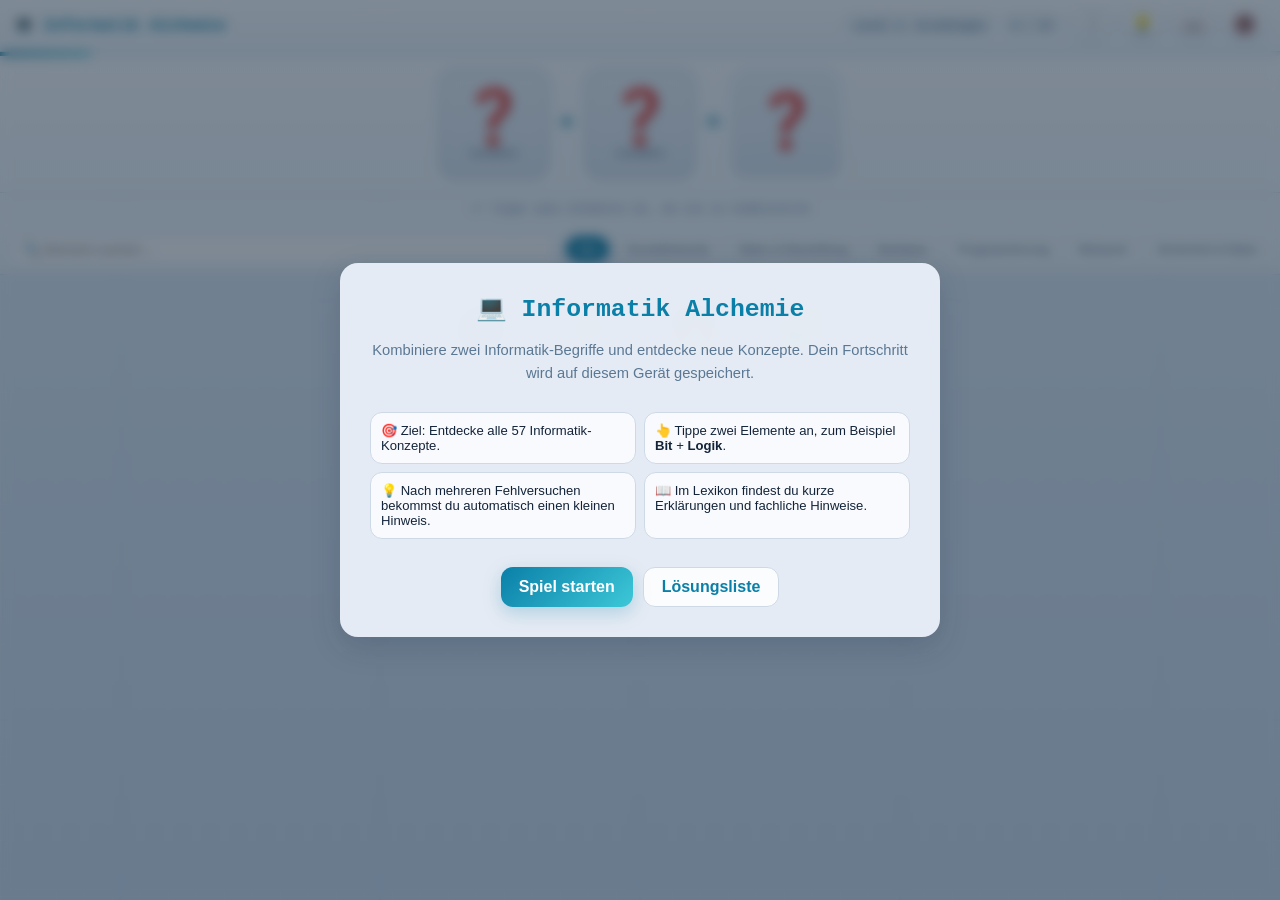
==== commit 3748c3f3: "Split index into structured app shell" ====
--- a/index.html
+++ b/index.html
@@ -1,12 +1,75 @@
 <!DOCTYPE html>
-<html lang="de"><head><meta charset="UTF-8"><meta name="viewport" content="width=device-width,initial-scale=1.0,user-scalable=no"><title>Informatik Alchemie – Klasse 7</title>
-<style>
-*{box-sizing:border-box;margin:0;padding:0}:root{--bg:#e8eef6;--bg3:#eef3f9;--bd:#cdd9e6;--bd2:#b5c4d4;--cy:#0a7fa8;--cy2:#3dc8d8;--txt:#13243a;--dim:#5a7894;--grn:#0f9560;--red:#c53030;--gold:#e6aa14;--shadow:0 4px 14px rgba(20,40,70,.10)}html,body{height:100%;overflow:hidden}body{font-family:-apple-system,BlinkMacSystemFont,"Segoe UI",sans-serif;background:linear-gradient(180deg,#eaf2fb,#dbe8f6);color:var(--txt);display:flex;flex-direction:column;position:relative;isolation:isolate}body:before{content:"";position:fixed;inset:0;pointer-events:none;z-index:-3;background:radial-gradient(circle at 12% 18%,rgba(61,200,216,.22),transparent 0 24%),radial-gradient(circle at 86% 14%,rgba(10,127,168,.18),transparent 0 28%),radial-gradient(circle at 82% 84%,rgba(128,80,192,.12),transparent 0 22%),radial-gradient(circle at 20% 84%,rgba(15,149,96,.10),transparent 0 20%),linear-gradient(180deg,#edf4fc 0%,#dce8f6 48%,#d2e0f1 100%)}body:after{content:"";position:fixed;inset:0;pointer-events:none;z-index:-2;opacity:.62;background:linear-gradient(rgba(255,255,255,.23) 1px,transparent 1px),linear-gradient(90deg,rgba(255,255,255,.23) 1px,transparent 1px),repeating-linear-gradient(90deg,transparent 0 119px,rgba(10,127,168,.08) 119px 121px,transparent 121px 260px),repeating-linear-gradient(180deg,transparent 0 89px,rgba(10,127,168,.06) 89px 91px,transparent 91px 210px);background-size:28px 28px,28px 28px,100% 100%,100% 100%}#hdr{background:linear-gradient(180deg,rgba(255,255,255,.92),rgba(244,248,252,.92));backdrop-filter:blur(10px);border-bottom:1px solid rgba(205,217,230,.95);padding:10px 14px;display:flex;justify-content:space-between;align-items:center;gap:8px;box-shadow:0 1px 3px rgba(20,40,70,.08)}#ttl{font-size:1rem;font-weight:800;color:var(--cy);font-family:"Courier New",monospace;white-space:nowrap;overflow:hidden;text-overflow:ellipsis;text-shadow:0 1px 0 #fff}.hbtns{display:flex;align-items:center;gap:8px;flex-shrink:0}#cnt{font-size:.72rem;color:var(--dim);font-weight:700;font-family:"Courier New",monospace;background:rgba(238,243,249,.92);padding:3px 8px;border-radius:10px;border:1px solid var(--bd)}.hbtn{background:linear-gradient(180deg,#fff,var(--bg3));border:1.5px solid var(--bd);color:var(--cy);border-radius:10px;padding:6px 11px;cursor:pointer;font-size:1.1rem;line-height:1;box-shadow:0 1px 3px rgba(20,40,70,.08)}.hbtn:hover{border-color:var(--cy);transform:translateY(-1px)}#pb{height:4px;background:rgba(238,243,249,.8);overflow:hidden}#pf{height:100%;background:linear-gradient(90deg,var(--cy),var(--cy2));transition:width .4s;box-shadow:0 0 10px rgba(61,200,216,.45)}#cbar{background:linear-gradient(180deg,rgba(255,255,255,.9),rgba(247,250,253,.9));backdrop-filter:blur(10px);padding:12px 10px;display:flex;align-items:center;justify-content:center;gap:10px;border-bottom:1px solid var(--bd)}.cslot,#rslot{width:104px;height:104px;border:2.5px dashed var(--bd2);border-radius:18px;background:linear-gradient(180deg,rgba(238,243,249,.96),rgba(221,230,241,.94));display:flex;flex-direction:column;align-items:center;justify-content:center;padding:4px;transition:.2s}.cslot.on{border-style:solid;border-color:var(--cy);background:linear-gradient(180deg,#e8f4fa,#d4ecf5);box-shadow:inset 0 0 0 1px rgba(10,127,168,.15)}.se{font-size:3.1rem;line-height:1;filter:drop-shadow(0 2px 3px rgba(0,0,0,.12))}.sn{font-size:.58rem;color:var(--dim);margin-top:4px;text-align:center;max-width:100%;white-space:nowrap;overflow:hidden;text-overflow:ellipsis;font-weight:700}.op{color:var(--cy);font-size:1.5rem;font-weight:900;font-family:"Courier New",monospace;text-shadow:0 1px 0 #fff}#rslot{border-style:solid;border-color:transparent}#rslot.ok{border-color:var(--grn);background:linear-gradient(180deg,#e9f8f1,#d4f0e2);box-shadow:0 4px 14px rgba(15,149,96,.25);animation:pop .35s}#rslot.nw{border-color:var(--cy);background:linear-gradient(180deg,#e0f3f8,#c5ebf3);box-shadow:0 4px 18px rgba(10,127,168,.32);animation:pop .4s}#rslot.no{border-color:var(--red);background:linear-gradient(180deg,#fbeaea,#f6d8d8);box-shadow:0 4px 14px rgba(197,48,48,.22);animation:shk .3s}@keyframes pop{0%{transform:scale(.7)}60%{transform:scale(1.12)}100%{transform:scale(1)}}@keyframes shk{0%,100%{transform:translateX(0)}25%{transform:translateX(-8px)}75%{transform:translateX(8px)}}#hint{padding:7px 12px;font-size:.72rem;color:var(--dim);text-align:center;min-height:24px;font-family:"Courier New",monospace;line-height:1.4;background:rgba(255,255,255,.58);backdrop-filter:blur(6px)}#hint b{color:var(--cy)}#searchbar{padding:8px 10px;background:linear-gradient(180deg,rgba(247,250,253,.92),rgba(238,243,249,.92));backdrop-filter:blur(8px);border-bottom:1px solid var(--bd)}#search{width:100%;padding:8px 12px;border:1.5px solid var(--bd);border-radius:10px;background:rgba(255,255,255,.94);color:var(--txt);font-size:.85rem;outline:none}#search:focus{border-color:var(--cy);box-shadow:0 0 0 3px rgba(10,127,168,.15)}#grid{flex:1;overflow-y:auto;-webkit-overflow-scrolling:touch;padding:12px 10px;display:flex;flex-wrap:wrap;gap:9px;align-content:flex-start}.chip{display:flex;flex-direction:column;align-items:center;padding:10px 6px 7px;background:linear-gradient(180deg,rgba(255,255,255,.96),rgba(245,249,252,.96));border:1.5px solid var(--bd);border-top-width:4px;border-radius:14px;cursor:pointer;min-width:88px;max-width:104px;flex:0 0 auto;user-select:none;-webkit-tap-highlight-color:transparent;box-shadow:0 1px 3px rgba(20,40,70,.08);transition:.15s;position:relative;backdrop-filter:blur(4px)}.chip:hover{transform:translateY(-2px);box-shadow:var(--shadow)}.chip:active{transform:scale(.93)}.chip.sel{border-color:var(--cy)!important;box-shadow:0 0 0 3px rgba(10,127,168,.25),var(--shadow);transform:scale(1.05)}.chip.hl{box-shadow:0 0 0 3px rgba(230,170,20,.55),0 4px 14px rgba(230,170,20,.35);border-color:var(--gold)!important}.chip.ni{animation:nin .5s cubic-bezier(.2,.9,.3,1.2)}@keyframes nin{0%{opacity:0;transform:scale(.4) rotate(-12deg)}60%{transform:scale(1.15)}100%{opacity:1;transform:scale(1)}}.em{font-size:2.8rem;line-height:1.05}.nm{font-size:.6rem;margin-top:5px;text-align:center;white-space:nowrap;font-weight:800}#toast{position:fixed;bottom:18px;left:50%;transform:translateX(-50%) translateY(100px);background:linear-gradient(135deg,var(--cy),var(--cy2));color:#fff;padding:11px 22px;border-radius:24px;font-weight:800;font-size:.85rem;opacity:0;transition:.3s;pointer-events:none;z-index:999;max-width:88%;text-align:center;font-family:"Courier New",monospace;box-shadow:0 8px 24px rgba(10,127,168,.35)}#toast.sh{opacity:1;transform:translateX(-50%) translateY(0)}#lex{display:none;position:fixed;inset:0;background:rgba(20,40,60,.55);backdrop-filter:blur(6px);z-index:9000;align-items:center;justify-content:center;padding:14px}#lex.sh{display:flex}#lexbox{background:rgba(232,238,246,.96);width:100%;max-width:560px;max-height:90%;border-radius:18px;display:flex;flex-direction:column;overflow:hidden;box-shadow:0 10px 30px rgba(20,40,70,.18)}#lexhdr{background:linear-gradient(180deg,rgba(255,255,255,.96),rgba(244,248,252,.96));padding:14px 18px;display:flex;justify-content:space-between;align-items:center;border-bottom:1px solid var(--bd)}#lexhdr b{color:var(--cy);font-size:1.1rem;font-family:"Courier New",monospace}#lexhdr button{background:var(--bg3);border:1.5px solid var(--bd);font-size:1rem;cursor:pointer;color:var(--dim);width:32px;height:32px;border-radius:8px}#lexbody{overflow-y:auto;padding:12px 16px}.lexcat{margin:14px 0 8px;font-size:.85rem;font-weight:800;display:flex;align-items:center;gap:8px;padding-bottom:6px;border-bottom:1.5px solid var(--bg3)}.dot{width:12px;height:12px;border-radius:50%;display:inline-block}.pct{font-size:.68rem;color:var(--dim);margin-left:auto;background:var(--bg3);padding:2px 8px;border-radius:8px;border:1px solid var(--bd)}.lexrow{display:flex;gap:12px;padding:10px 8px;border-bottom:1px solid var(--bg3);align-items:flex-start;border-radius:8px}.lexrow:hover{background:rgba(238,243,249,.85)}.lem{font-size:2.5rem;width:52px;text-align:center}.ltx{flex:1;min-width:0}.ln{font-weight:800;font-size:.92rem}.ld{font-size:.76rem;color:var(--dim);margin:3px 0;line-height:1.4}.lr{font-size:.7rem;color:var(--cy);font-family:"Courier New",monospace;font-weight:700}#lexfoot{padding:12px 16px;border-top:1px solid var(--bd);background:rgba(255,255,255,.94);text-align:center}#lexfoot button{background:#fff;border:1.5px solid var(--red);color:var(--red);border-radius:10px;padding:9px 20px;cursor:pointer;font-size:.82rem;font-weight:800}#lexfoot button:hover{background:var(--red);color:#fff}#win{display:none;position:fixed;inset:0;background:linear-gradient(135deg,rgba(255,255,255,.97),rgba(224,243,248,.97));align-items:center;justify-content:center;flex-direction:column;gap:18px;z-index:9999;text-align:center;padding:24px}#win.sh{display:flex}#win .cup{font-size:4rem;animation:bounce 1.2s infinite}@keyframes bounce{0%,100%{transform:translateY(0)}50%{transform:translateY(-10px)}}#win h2{font-size:1.5rem;color:var(--cy);font-family:"Courier New",monospace}#win p{line-height:1.7}
-</style></head><body>
-<div id="hdr"><div id="ttl">💻 Informatik Alchemie</div><div class="hbtns"><span id="cnt">4 / 57</span><button class="hbtn" onclick="hint()" title="Tipp">💡</button><button class="hbtn" onclick="openLex()" title="Lexikon">📖</button></div></div><div id="pb"><div id="pf" style="width:7%"></div></div><div id="cbar"><div class="cslot" id="sa"><span class="se">❓</span><span class="sn">Auswählen</span></div><div class="op">+</div><div class="cslot" id="sb"><span class="se">❓</span><span class="sn">Auswählen</span></div><div class="op">=</div><div id="rslot"><span class="se" id="re">❓</span><span class="sn" id="rn"></span></div></div><div id="hint">// Tippe zwei Elemente an, um sie zu kombinieren</div><div id="searchbar"><input id="search" placeholder="🔍 Element suchen…" oninput="renderGrid()"></div><div id="grid"></div><div id="toast"></div><div id="lex"><div id="lexbox"><div id="lexhdr"><b>📖 Lexikon</b><button onclick="closeLex()">✕</button></div><div id="lexbody"></div><div id="lexfoot"><button onclick="resetGame()">🔄 Spiel zurücksetzen</button></div></div></div><div id="win"><div class="cup">🏆</div><h2>./win --alle-entdeckt</h2><p>Du hast alle 57 Informatik-Konzepte gefunden!<br>Du bist ein echter Informatik-Profi! 🎉</p></div>
-<script>
-const EL={bit:["Bit","🔵","grund","Kleinste Informationseinheit – ist entweder 0 oder 1."],strom:["Strom","⚡","grund","Elektrische Energie, die alle Computer-Bauteile antreibt."],mensch:["Mensch","🧑","grund","Programmiert, bedient und nutzt den Computer."],logik:["Logik","🧩","grund","Regeln, nach denen wahr/falsch-Entscheidungen getroffen werden."],byte:["Byte","💾","daten","8 Bits zusammen – speichert z.B. genau ein Zeichen."],signal:["Signal","📶","daten","Ein Bit, das als Strom über eine Leitung übertragen wird."],binaerzahl:["Binärzahl","🔢","daten","Zahl, die nur aus 0 und 1 besteht (Dualsystem)."],zahl:["Dezimalzahl","🔟","daten","Zahl im Zehnersystem mit den Ziffern 0–9, wie wir sie kennen."],pixel:["Pixel","⬜","daten","Kleinster einzelner Bildpunkt auf dem Bildschirm."],zeichen:["Zeichen","🔤","daten","Ein Buchstabe, eine Ziffer oder ein Symbol (per ASCII codiert)."],datei:["Datei","📄","daten","Gespeicherte Daten mit einem Namen, z.B. ein Foto oder Text."],text:["Text","📝","daten","Eine Folge von Zeichen, die Wörter und Sätze bildet."],bild:["Bild","🖼️","daten","Aus vielen Pixeln zusammengesetzte Grafik."],video:["Video","🎬","daten","Bewegte Bilder zusammen mit Ton."],ton:["Ton","🎵","daten","Hörbares Signal, z.B. Musik oder Sprache."],qrcode:["QR-Code","🔲","daten","Quadratisches Muster, das Daten als Bild speichert."],ordner:["Ordner","📁","daten","Behälter, der mehrere Dateien zusammen ablegt."],arbeitsspeicher:["Arbeitsspeicher","💡","hardware","Schneller Speicher (RAM) – behält Daten nur, solange Strom da ist."],bildschirm:["Bildschirm","📺","hardware","Zeigt Bilder und Texte sichtbar an (Monitor)."],transistor:["Transistor","🔌","hardware","Winziger elektronischer Schalter – Grundbaustein des Computers."],gatter:["Logikgatter","🚪","hardware","Schaltung, die logische Verknüpfungen wie UND/ODER ausführt."],schaltkreis:["Schaltkreis","⬛","hardware","Viele verbundene Gatter auf einem Chip."],prozessor:["Prozessor","🧠","hardware","Das Rechenzentrum (CPU) – führt alle Befehle aus."],rechner:["Rechner","🖥️","hardware","Prozessor und Arbeitsspeicher, die zusammen rechnen."],festplatte:["Festplatte","🗄️","hardware","Speicher, der Daten dauerhaft behält – auch ohne Strom."],computer:["Computer","💻","hardware","Vollständige Maschine zum Verarbeiten von Daten."],algorithmus:["Algorithmus","📋","prog","Schritt-für-Schritt-Anleitung zum Lösen eines Problems."],bedingung:["Bedingung","❓","prog","Eine wenn-dann-Entscheidung im Programm (if)."],sequenz:["Sequenz","➡️","prog","Befehle, die nacheinander ausgeführt werden."],schleife:["Schleife","🔄","prog","Wiederholt Befehle, solange eine Bedingung gilt (Loop)."],funktion:["Funktion","📦","prog","Wiederverwendbarer Block aus mehreren Befehlen."],code:["Code","🔡","prog","In einer Programmiersprache geschriebener Algorithmus."],pseudocode:["Pseudocode","📓","prog","Algorithmus in einfacher Sprache – noch nicht für den Computer."],struktogramm:["Struktogramm","📊","prog","Diagramm, das einen Algorithmus in Blöcken darstellt."],fehler:["Fehler / Bug","❌","prog","Das Programm tut nicht, was es soll."],debugging:["Debugging","🔍","prog","Fehler im Programm suchen und beheben."],programm:["Programm","💿","prog","Code, der vom Prozessor ausgeführt wird."],software:["Software","📱","prog","Alle Programme zusammen (Gegenteil von Hardware)."],betriebssystem:["Betriebssystem","⚙️","prog","Grundprogramm, das den Computer steuert (z.B. Windows)."],app:["App","📲","prog","Anwendungsprogramm für Nutzer, oft auf dem Handy."],roboter:["Roboter","🦾","prog","Maschine, die nach einem Programm Aufgaben ausführt."],ki:["KI","🤖","prog","Künstliche Intelligenz – Software, die scheinbar denkt und lernt."],netzwerk:["Netzwerk","🕸️","netz","Mehrere verbundene Computer, die Daten austauschen."],protokoll:["Protokoll","📜","netz","Regeln, wie Geräte miteinander kommunizieren (z.B. HTTP)."],router:["Router","📡","netz","Gerät, das Datenpakete im Netzwerk weiterleitet."],ipadresse:["IP-Adresse","🏷️","netz","Eindeutige Nummer eines Geräts im Netzwerk."],internet:["Internet","🌍","netz","Weltweites Netz aus Millionen verbundener Netzwerke."],server:["Server","🗃️","netz","Computer, der Daten oder Dienste bereitstellt."],cloud:["Cloud","☁️","netz","Speicher und Dienste auf fernen Servern im Internet."],website:["Website","🌐","netz","Seite im Internet, die im Browser angezeigt wird."],email:["E-Mail","📧","netz","Elektronische Nachricht, übers Internet verschickt."],passwort:["Passwort","🔑","sicher","Geheime Zeichenfolge, die ein Konto schützt."],verschluesselung:["Verschlüsselung","🔐","sicher","Macht Daten unlesbar – außer für Befugte."],datenschutz:["Datenschutz","🛡️","sicher","Schutz persönlicher Daten vor Missbrauch."],firewall:["Firewall","🧱","sicher","Schutzwall, der unerwünschte Zugriffe blockiert."],datenbank:["Datenbank","🗂️","sicher","Geordnete Sammlung vieler Daten zum schnellen Finden."],suche:["Suchalgorithmus","🔎","sicher","Verfahren, das gezielt Daten in einer Menge findet."]};
-const CAT={grund:["Grundelemente","#5a7894"],daten:["Daten & Darstellung","#1e7fd0"],hardware:["Hardware","#d07a1a"],prog:["Programmierung","#1a9a5a"],netz:["Netzwerk","#8050c0"],sicher:["Sicherheit & Daten","#c0405a"]},TOTAL=Object.keys(EL).length,START=["bit","strom","mensch","logik"],STORE_KEY="ia7:disc",R={},REV={};
-function key2(a,b){return [a,b].sort().join("+")}function r(a,b,c){R[key2(a,b)]=c;if(!REV[c])REV[c]=[a,b]}r("bit","bit","byte");r("bit","strom","signal");r("bit","logik","binaerzahl");r("binaerzahl","binaerzahl","zahl");r("byte","byte","pixel");r("byte","logik","zeichen");r("byte","zeichen","datei");r("byte","strom","arbeitsspeicher");r("zeichen","zeichen","text");r("zeichen","mensch","passwort");r("pixel","pixel","bild");r("bild","strom","bildschirm");r("bild","ton","video");r("signal","signal","ton");r("signal","logik","protokoll");r("binaerzahl","bild","qrcode");r("strom","logik","transistor");r("transistor","transistor","gatter");r("gatter","gatter","schaltkreis");r("schaltkreis","strom","prozessor");r("prozessor","arbeitsspeicher","rechner");r("ordner","strom","festplatte");r("datei","datei","ordner");r("rechner","festplatte","computer");r("mensch","logik","algorithmus");r("algorithmus","logik","bedingung");r("algorithmus","algorithmus","sequenz");r("bedingung","algorithmus","schleife");r("sequenz","logik","funktion");r("algorithmus","zeichen","code");r("algorithmus","text","pseudocode");r("algorithmus","bild","struktogramm");r("code","logik","fehler");r("code","prozessor","programm");r("fehler","algorithmus","debugging");r("programm","programm","software");r("software","computer","betriebssystem");r("software","mensch","app");r("algorithmus","zahl","verschluesselung");r("netzwerk","protokoll","router");r("computer","computer","netzwerk");r("netzwerk","zahl","ipadresse");r("netzwerk","logik","firewall");r("router","router","internet");r("code","internet","website");r("text","internet","email");r("computer","internet","server");r("server","server","cloud");r("passwort","internet","datenschutz");r("datei","logik","datenbank");r("datenbank","algorithmus","suche");r("computer","algorithmus","roboter");r("mensch","roboter","ki");r("binaerzahl","strom","signal");r("mensch","internet","email");r("mensch","computer","betriebssystem");
-let disc=[...START],dset=new Set(disc),sel=null,rTmr=null,tTmr=null;const grid=document.getElementById("grid"),sa=document.getElementById("sa"),sb=document.getElementById("sb"),rslot=document.getElementById("rslot"),re=document.getElementById("re"),rn=document.getElementById("rn"),hintEl=document.getElementById("hint"),toast=document.getElementById("toast"),search=document.getElementById("search");function setSlot(el,k){if(k){const[n,e]=EL[k];el.innerHTML=`<span class="se">${e}</span><span class="sn">${n}</span>`;el.classList.add("on")}else{el.innerHTML='<span class="se">❓</span><span class="sn">Auswählen</span>';el.classList.remove("on")}}function resetResult(){rslot.className="";re.textContent="❓";rn.textContent="";setSlot(sa,null);setSlot(sb,null);hintEl.textContent="// Tippe zwei Elemente an, um sie zu kombinieren";renderGrid()}function renderGrid(newK){const q=(search.value||"").trim().toLowerCase();grid.innerHTML="";for(const k of disc){const[n,e,cat]=EL[k];if(q&&!n.toLowerCase().includes(q))continue;const c=document.createElement("div");c.className="chip"+(sel===k?" sel":"")+(k===newK?" ni":"");c.style.borderTopColor=CAT[cat][1];c.innerHTML=`<span class="em">${e}</span><span class="nm" style="color:${CAT[cat][1]}">${n}</span>`;c.onclick=()=>onChip(k);grid.appendChild(c)}const n=dset.size;document.getElementById("cnt").textContent=`${n} / ${TOTAL}`;document.getElementById("pf").style.width=`${(n/TOTAL*100).toFixed(1)}%`;if(n===TOTAL)setTimeout(()=>document.getElementById("win").classList.add("sh"),900)}function onChip(k){if(sel===null){sel=k;setSlot(sa,k);hintEl.textContent=`> ${EL[k][1]} ${EL[k][0]} ausgewählt — wähle ein zweites Element`;renderGrid();return}if(sel===k&&!R[key2(k,k)]){sel=null;setSlot(sa,null);hintEl.textContent="// Tippe zwei Elemente an, um sie zu kombinieren";renderGrid();return}const res=R[key2(sel,k)];setSlot(sb,k);if(rTmr)clearTimeout(rTmr);if(res){const isNew=!dset.has(res);if(isNew){disc.push(res);dset.add(res);saveProgress()}const[rNm,rEm,,rDef]=EL[res];re.textContent=rEm;rn.textContent=rNm;rslot.className=isNew?"nw":"ok";hintEl.innerHTML=isNew?`📘 <b>${rNm}:</b> ${rDef}`:`> ${rEm} ${rNm} (bereits bekannt)`;if(isNew)showToast(`✅ Neu: ${rEm} ${rNm}`);renderGrid(isNew?res:null);rTmr=setTimeout(resetResult,isNew?3600:1600)}else{re.textContent="✕";rn.textContent="Keine Kombi";rslot.className="no";hintEl.textContent="> ERROR: keine Kombination gefunden";renderGrid();rTmr=setTimeout(resetResult,900)}sel=null}function showToast(msg){toast.textContent=msg;toast.classList.add("sh");if(tTmr)clearTimeout(tTmr);tTmr=setTimeout(()=>toast.classList.remove("sh"),2600)}function hint(){const opts=[];for(let i=0;i<disc.length;i++)for(let j=i;j<disc.length;j++){const res=R[key2(disc[i],disc[j])];if(res&&!dset.has(res))opts.push([disc[i],disc[j]])}if(!opts.length){showToast("Keine neuen Kombis mit aktuellen Elementen");return}const[a,b]=opts[Math.floor(Math.random()*opts.length)];hintEl.innerHTML=`💡 Tipp: kombiniere <b>${EL[a][1]} ${EL[a][0]}</b> + <b>${EL[b][1]} ${EL[b][0]}</b>`;search.value="";renderGrid();setTimeout(()=>{for(const k of[a,b])for(const c of grid.querySelectorAll(".chip"))if(c.querySelector(".nm").textContent===EL[k][0])c.classList.add("hl")},30);setTimeout(()=>grid.querySelectorAll(".hl").forEach(c=>c.classList.remove("hl")),2600)}function openLex(){const body=document.getElementById("lexbody");let html="";for(const cat in CAT){const[cn,cc]=CAT[cat],all=Object.keys(EL).filter(k=>EL[k][2]===cat),found=all.filter(k=>dset.has(k));if(!found.length)continue;html+=`<div class="lexcat"><span class="dot" style="background:${cc}"></span>${cn}<span class="pct">${found.length}/${all.length}</span></div>`;for(const k of found){const[n,e,,def]=EL[k];let rec="Grundelement";if(REV[k]){const[a,b]=REV[k];rec=`${EL[a][1]} ${EL[a][0]} + ${EL[b][1]} ${EL[b][0]}`}html+=`<div class="lexrow"><div class="lem">${e}</div><div class="ltx"><div class="ln" style="color:${cc}">${n}</div><div class="ld">${def}</div><div class="lr">= ${rec}</div></div></div>`}}body.innerHTML=html;document.getElementById("lex").classList.add("sh")}function closeLex(){document.getElementById("lex").classList.remove("sh")}function resetGame(){if(!confirm("Wirklich neu starten? Alle entdeckten Elemente gehen verloren."))return;disc=[...START];dset=new Set(disc);sel=null;search.value="";saveProgress();resetResult();closeLex();document.getElementById("win").classList.remove("sh")}function saveProgress(){try{localStorage.setItem(STORE_KEY,JSON.stringify(disc))}catch(e){console.warn("Spielstand konnte nicht gespeichert werden.",e)}}function loadProgress(){try{const raw=localStorage.getItem(STORE_KEY);if(raw){const arr=JSON.parse(raw).filter(k=>EL[k]);const merged=[...START];for(const k of arr)if(!merged.includes(k))merged.push(k);disc=merged;dset=new Set(disc)}}catch(e){console.warn("Spielstand konnte nicht geladen werden.",e)}renderGrid()}loadProgress();
-</script></body></html>
+<html lang="de">
+<head>
+  <meta charset="UTF-8">
+  <meta name="viewport" content="width=device-width,initial-scale=1.0,user-scalable=no">
+  <title>Informatik Alchemie – Klasse 7</title>
+  <link rel="stylesheet" href="style.css">
+</head>
+<body>
+  <div id="hdr">
+    <div id="ttl">💻 Informatik Alchemie</div>
+    <div class="hbtns">
+      <span id="level">Level 1: Grundlagen</span>
+      <span id="cnt">4 / 57</span>
+      <button class="hbtn" onclick="showHelp()" title="Anleitung">❔</button>
+      <button class="hbtn" onclick="hint()" title="Tipp">💡</button>
+      <button class="hbtn" onclick="openLex()" title="Lexikon">📖</button>
+      <button class="hbtn" id="soundBtn" onclick="toggleAudio()" title="Ton an/aus">🔇</button>
+    </div>
+  </div>
+
+  <div id="pb"><div id="pf" style="width:7%"></div></div>
+
+  <div id="cbar">
+    <div class="cslot" id="sa"><span class="se">❓</span><span class="sn">Auswählen</span></div>
+    <div class="op">+</div>
+    <div class="cslot" id="sb"><span class="se">❓</span><span class="sn">Auswählen</span></div>
+    <div class="op">=</div>
+    <div id="rslot"><span class="se" id="re">❓</span><span class="sn" id="rn"></span><span class="result-note" id="rnote"></span></div>
+  </div>
+
+  <div id="hint">// Tippe zwei Elemente an, um sie zu kombinieren</div>
+
+  <div id="tools">
+    <input id="search" placeholder="🔍 Element suchen…" oninput="renderGrid()">
+    <div id="filters"></div>
+  </div>
+
+  <div id="grid"></div>
+  <div id="toast"></div>
+
+  <div id="start" class="modal sh">
+    <div class="panel start-card">
+      <h1>💻 Informatik Alchemie</h1>
+      <p>Kombiniere zwei Informatik-Begriffe und entdecke neue Konzepte. Dein Fortschritt wird auf diesem Gerät gespeichert.</p>
+      <div class="start-grid">
+        <div class="start-item">🎯 Ziel: Entdecke alle 57 Informatik-Konzepte.</div>
+        <div class="start-item">👆 Tippe zwei Elemente an, zum Beispiel <b>Bit</b> + <b>Logik</b>.</div>
+        <div class="start-item">💡 Nach mehreren Fehlversuchen bekommst du automatisch einen kleinen Hinweis.</div>
+        <div class="start-item">📖 Im Lexikon findest du kurze Erklärungen und fachliche Hinweise.</div>
+      </div>
+      <div class="start-actions">
+        <button class="primary" onclick="closeStart()">Spiel starten</button>
+        <a class="ghost" href="loesungen.html">Lösungsliste</a>
+      </div>
+    </div>
+  </div>
+
+  <div id="lex" class="modal">
+    <div class="panel">
+      <div class="panel-h"><b>📖 Lexikon</b><button onclick="closeLex()">✕</button></div>
+      <div id="lexbody" class="panel-body"></div>
+      <div class="panel-foot"><button class="danger" onclick="resetGame()">🔄 Spiel zurücksetzen</button></div>
+    </div>
+  </div>
+
+  <div id="win">
+    <div class="cup">🏆</div>
+    <h2>./win --alle-entdeckt</h2>
+    <p>Du hast alle 57 Informatik-Konzepte gefunden!<br>Du bist ein echter Informatik-Profi! 🎉</p>
+  </div>
+
+  <script src="script.js"></script>
+</body>
+</html>
--- a/style.css
+++ b/style.css
@@ -0,0 +1,15 @@
+*{box-sizing:border-box;margin:0;padding:0}
+:root{--bg:#e8eef6;--bg3:#eef3f9;--bd:#cdd9e6;--bd2:#b5c4d4;--cy:#0a7fa8;--cy2:#3dc8d8;--txt:#13243a;--dim:#5a7894;--grn:#0f9560;--red:#c53030;--gold:#e6aa14;--purple:#8050c0;--shadow:0 4px 14px rgba(20,40,70,.10);--glass:rgba(255,255,255,.9)}
+html,body{height:100%}body{min-height:100%;overflow:hidden;font-family:-apple-system,BlinkMacSystemFont,"Segoe UI",sans-serif;background:linear-gradient(180deg,#eaf2fb,#dbe8f6);color:var(--txt);display:flex;flex-direction:column;position:relative;isolation:isolate}body:before{content:"";position:fixed;inset:0;pointer-events:none;z-index:-3;background:radial-gradient(circle at 12% 18%,rgba(61,200,216,.22),transparent 0 24%),radial-gradient(circle at 86% 14%,rgba(10,127,168,.18),transparent 0 28%),radial-gradient(circle at 82% 84%,rgba(128,80,192,.12),transparent 0 22%),radial-gradient(circle at 20% 84%,rgba(15,149,96,.10),transparent 0 20%),linear-gradient(180deg,#edf4fc 0%,#dce8f6 48%,#d2e0f1 100%)}body:after{content:"";position:fixed;inset:0;pointer-events:none;z-index:-2;opacity:.62;background:linear-gradient(rgba(255,255,255,.23) 1px,transparent 1px),linear-gradient(90deg,rgba(255,255,255,.23) 1px,transparent 1px),repeating-linear-gradient(90deg,transparent 0 119px,rgba(10,127,168,.08) 119px 121px,transparent 121px 260px),repeating-linear-gradient(180deg,transparent 0 89px,rgba(10,127,168,.06) 89px 91px,transparent 91px 210px);background-size:28px 28px,28px 28px,100% 100%,100% 100%}
+button,input{font:inherit}button{cursor:pointer}.mono{font-family:"Courier New",monospace}
+#hdr{background:linear-gradient(180deg,rgba(255,255,255,.92),rgba(244,248,252,.92));backdrop-filter:blur(10px);border-bottom:1px solid rgba(205,217,230,.95);padding:10px 14px;display:flex;justify-content:space-between;align-items:center;gap:8px;box-shadow:0 1px 3px rgba(20,40,70,.08)}#ttl{font-size:1rem;font-weight:800;color:var(--cy);font-family:"Courier New",monospace;white-space:nowrap;overflow:hidden;text-overflow:ellipsis;text-shadow:0 1px 0 #fff}.hbtns{display:flex;align-items:center;gap:8px;flex-shrink:0}#cnt,#level{font-size:.72rem;color:var(--dim);font-weight:700;font-family:"Courier New",monospace;background:rgba(238,243,249,.92);padding:3px 8px;border-radius:10px;border:1px solid var(--bd);white-space:nowrap}.hbtn{background:linear-gradient(180deg,#fff,var(--bg3));border:1.5px solid var(--bd);color:var(--cy);border-radius:10px;padding:6px 10px;cursor:pointer;font-size:1.05rem;line-height:1;box-shadow:0 1px 3px rgba(20,40,70,.08)}.hbtn:hover{border-color:var(--cy);transform:translateY(-1px)}
+#pb{height:4px;background:rgba(238,243,249,.8);overflow:hidden}#pf{height:100%;background:linear-gradient(90deg,var(--cy),var(--cy2));transition:width .4s;box-shadow:0 0 10px rgba(61,200,216,.45)}
+#cbar{background:linear-gradient(180deg,rgba(255,255,255,.9),rgba(247,250,253,.9));backdrop-filter:blur(10px);padding:12px 10px;display:flex;align-items:center;justify-content:center;gap:10px;border-bottom:1px solid var(--bd)}.cslot,#rslot{width:104px;height:104px;border:2.5px dashed var(--bd2);border-radius:18px;background:linear-gradient(180deg,rgba(238,243,249,.96),rgba(221,230,241,.94));display:flex;flex-direction:column;align-items:center;justify-content:center;padding:4px;transition:.2s}.cslot.on{border-style:solid;border-color:var(--cy);background:linear-gradient(180deg,#e8f4fa,#d4ecf5);box-shadow:inset 0 0 0 1px rgba(10,127,168,.15)}.se{font-size:3.1rem;line-height:1;filter:drop-shadow(0 2px 3px rgba(0,0,0,.12))}.sn{font-size:.58rem;color:var(--dim);margin-top:4px;text-align:center;max-width:100%;white-space:nowrap;overflow:hidden;text-overflow:ellipsis;font-weight:700}.op{color:var(--cy);font-size:1.5rem;font-weight:900;font-family:"Courier New",monospace;text-shadow:0 1px 0 #fff}#rslot{border-style:solid;border-color:transparent}.result-note{font-size:.52rem;color:var(--dim);text-align:center;margin-top:2px;max-width:96px;white-space:nowrap;overflow:hidden;text-overflow:ellipsis}#rslot.ok{border-color:var(--grn);background:linear-gradient(180deg,#e9f8f1,#d4f0e2);box-shadow:0 4px 14px rgba(15,149,96,.25);animation:pop .35s}#rslot.nw{border-color:var(--cy);background:linear-gradient(180deg,#e0f3f8,#c5ebf3);box-shadow:0 4px 18px rgba(10,127,168,.32);animation:pop .4s}#rslot.no{border-color:var(--red);background:linear-gradient(180deg,#fbeaea,#f6d8d8);box-shadow:0 4px 14px rgba(197,48,48,.22);animation:shk .3s}@keyframes pop{0%{transform:scale(.7)}60%{transform:scale(1.12)}100%{transform:scale(1)}}@keyframes shk{0%,100%{transform:translateX(0)}25%{transform:translateX(-8px)}75%{transform:translateX(8px)}}
+#hint{padding:8px 12px;font-size:.74rem;color:var(--dim);text-align:center;min-height:30px;font-family:"Courier New",monospace;line-height:1.4;background:rgba(255,255,255,.58);backdrop-filter:blur(6px)}#hint b{color:var(--cy)}
+#tools{padding:8px 10px;background:linear-gradient(180deg,rgba(247,250,253,.92),rgba(238,243,249,.92));backdrop-filter:blur(8px);border-bottom:1px solid var(--bd);display:grid;gap:8px}#search{width:100%;padding:8px 12px;border:1.5px solid var(--bd);border-radius:10px;background:rgba(255,255,255,.94);color:var(--txt);font-size:.85rem;outline:none}#search:focus{border-color:var(--cy);box-shadow:0 0 0 3px rgba(10,127,168,.15)}#filters{display:flex;gap:6px;overflow-x:auto;padding-bottom:2px}.filter{border:1.5px solid var(--bd);background:rgba(255,255,255,.78);border-radius:999px;padding:6px 10px;font-size:.72rem;font-weight:800;color:var(--dim);white-space:nowrap}.filter.active{background:var(--cy);border-color:var(--cy);color:#fff;box-shadow:0 2px 8px rgba(10,127,168,.25)}
+#grid{flex:1;overflow-y:auto;-webkit-overflow-scrolling:touch;padding:12px 10px;display:flex;flex-wrap:wrap;gap:9px;align-content:flex-start}.chip{display:flex;flex-direction:column;align-items:center;padding:10px 6px 7px;background:linear-gradient(180deg,rgba(255,255,255,.96),rgba(245,249,252,.96));border:1.5px solid var(--bd);border-top-width:4px;border-radius:14px;cursor:pointer;min-width:88px;max-width:104px;flex:0 0 auto;user-select:none;-webkit-tap-highlight-color:transparent;box-shadow:0 1px 3px rgba(20,40,70,.08);transition:.15s;position:relative;backdrop-filter:blur(4px)}.chip:hover{transform:translateY(-2px);box-shadow:var(--shadow)}.chip:active{transform:scale(.93)}.chip.sel{border-color:var(--cy)!important;box-shadow:0 0 0 3px rgba(10,127,168,.25),var(--shadow);transform:scale(1.05)}.chip.hl{box-shadow:0 0 0 3px rgba(230,170,20,.55),0 4px 14px rgba(230,170,20,.35);border-color:var(--gold)!important}.chip.ni{animation:nin .5s cubic-bezier(.2,.9,.3,1.2)}@keyframes nin{0%{opacity:0;transform:scale(.4) rotate(-12deg)}60%{transform:scale(1.15)}100%{opacity:1;transform:scale(1)}}.em{font-size:2.8rem;line-height:1.05}.nm{font-size:.6rem;margin-top:5px;text-align:center;white-space:nowrap;font-weight:800}.chip .mini{font-size:.5rem;color:var(--dim);margin-top:2px}
+#toast{position:fixed;bottom:18px;left:50%;transform:translateX(-50%) translateY(100px);background:linear-gradient(135deg,var(--cy),var(--cy2));color:#fff;padding:11px 22px;border-radius:24px;font-weight:800;font-size:.85rem;opacity:0;transition:.3s;pointer-events:none;z-index:999;max-width:88%;text-align:center;font-family:"Courier New",monospace;box-shadow:0 8px 24px rgba(10,127,168,.35)}#toast.sh{opacity:1;transform:translateX(-50%) translateY(0)}
+.modal{display:none;position:fixed;inset:0;background:rgba(20,40,60,.55);backdrop-filter:blur(6px);z-index:9000;align-items:center;justify-content:center;padding:14px}.modal.sh{display:flex}.panel{background:rgba(232,238,246,.98);width:100%;max-width:600px;max-height:90%;border-radius:18px;display:flex;flex-direction:column;overflow:hidden;box-shadow:0 10px 30px rgba(20,40,70,.18)}.panel-h{background:linear-gradient(180deg,rgba(255,255,255,.96),rgba(244,248,252,.96));padding:14px 18px;display:flex;justify-content:space-between;align-items:center;border-bottom:1px solid var(--bd)}.panel-h b{color:var(--cy);font-size:1.1rem;font-family:"Courier New",monospace}.panel-h button{background:var(--bg3);border:1.5px solid var(--bd);font-size:1rem;cursor:pointer;color:var(--dim);width:32px;height:32px;border-radius:8px}.panel-body{overflow-y:auto;padding:12px 16px}.lexcat{margin:14px 0 8px;font-size:.85rem;font-weight:800;display:flex;align-items:center;gap:8px;padding-bottom:6px;border-bottom:1.5px solid var(--bg3)}.dot{width:12px;height:12px;border-radius:50%;display:inline-block}.pct{font-size:.68rem;color:var(--dim);margin-left:auto;background:var(--bg3);padding:2px 8px;border-radius:8px;border:1px solid var(--bd)}.lexrow{display:flex;gap:12px;padding:10px 8px;border-bottom:1px solid var(--bg3);align-items:flex-start;border-radius:8px}.lexrow:hover{background:rgba(238,243,249,.85)}.lem{font-size:2.5rem;width:52px;text-align:center}.ltx{flex:1;min-width:0}.ln{font-weight:800;font-size:.92rem}.ld{font-size:.76rem;color:var(--dim);margin:3px 0;line-height:1.4}.lr{font-size:.7rem;color:var(--cy);font-family:"Courier New",monospace;font-weight:700}.warn{font-size:.68rem;color:#9b5b00;margin-top:4px}.panel-foot{padding:12px 16px;border-top:1px solid var(--bd);background:rgba(255,255,255,.94);display:flex;justify-content:center;gap:8px;flex-wrap:wrap}.danger{background:#fff;border:1.5px solid var(--red);color:var(--red);border-radius:10px;padding:9px 20px;font-size:.82rem;font-weight:800}.danger:hover{background:var(--red);color:#fff}.primary{background:linear-gradient(135deg,var(--cy),var(--cy2));border:0;color:#fff;border-radius:12px;padding:10px 18px;font-weight:900;box-shadow:0 6px 18px rgba(10,127,168,.25)}
+#start{display:flex;z-index:9998}.start-card{text-align:center;padding:24px;gap:16px}.start-card h1{font-size:1.55rem;color:var(--cy);font-family:"Courier New",monospace}.start-card p{line-height:1.55;color:var(--dim);font-size:.92rem}.start-grid{display:grid;gap:8px;margin:12px 0;text-align:left}.start-item{background:rgba(255,255,255,.75);border:1px solid var(--bd);border-radius:12px;padding:10px;font-size:.82rem}.start-actions{display:flex;gap:10px;justify-content:center;flex-wrap:wrap}.ghost{background:rgba(255,255,255,.85);border:1.5px solid var(--bd);border-radius:12px;padding:10px 18px;color:var(--cy);font-weight:900;text-decoration:none}
+#win{display:none;position:fixed;inset:0;background:linear-gradient(135deg,rgba(255,255,255,.97),rgba(224,243,248,.97));align-items:center;justify-content:center;flex-direction:column;gap:18px;z-index:9999;text-align:center;padding:24px}#win.sh{display:flex}#win .cup{font-size:4rem;animation:bounce 1.2s infinite}@keyframes bounce{0%,100%{transform:translateY(0)}50%{transform:translateY(-10px)}}#win h2{font-size:1.5rem;color:var(--cy);font-family:"Courier New",monospace}#win p{line-height:1.7}
+@media (min-width:720px){#tools{grid-template-columns:minmax(260px,1fr) auto;align-items:center}.chip{min-width:98px}.cslot,#rslot{width:112px;height:112px}.se{font-size:3.35rem}#grid{justify-content:center;padding:16px}.start-card{padding:30px}.start-grid{grid-template-columns:1fr 1fr}}@media (max-width:430px){#ttl{font-size:.88rem}#level{display:none}.hbtn{padding:6px 8px}.cslot,#rslot{width:86px;height:88px}.se{font-size:2.55rem}.chip{min-width:78px;max-width:92px}.em{font-size:2.45rem}.op{font-size:1.1rem}#cbar{gap:5px}.sn{font-size:.52rem}}
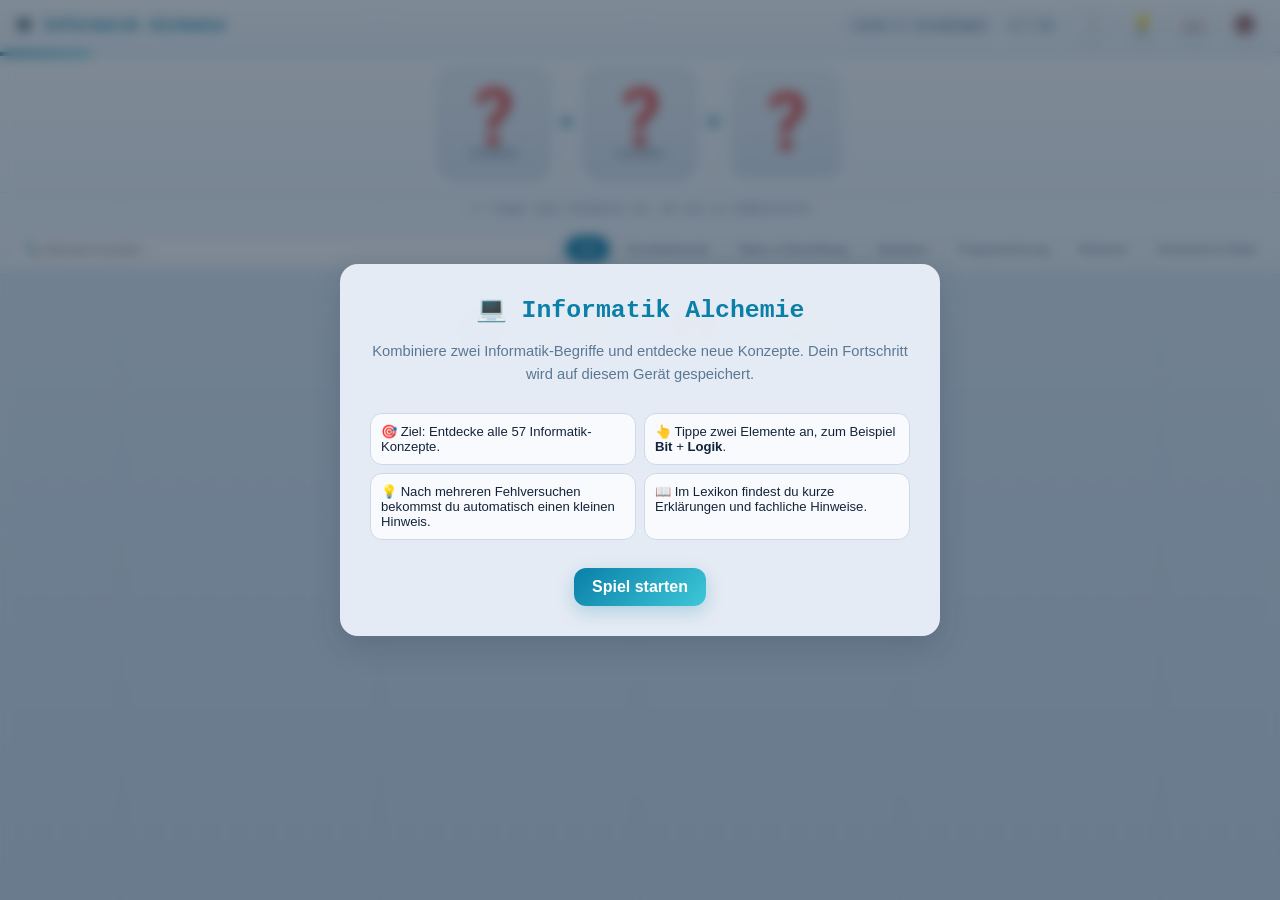
==== commit c03bcd0b: "Remove solution list link from start screen" ====
--- a/index.html
+++ b/index.html
@@ -51,7 +51,6 @@
       </div>
       <div class="start-actions">
         <button class="primary" onclick="closeStart()">Spiel starten</button>
-        <a class="ghost" href="loesungen.html">Lösungsliste</a>
       </div>
     </div>
   </div>
--- a/style.css
+++ b/style.css
@@ -10,6 +10,6 @@
 #grid{flex:1;overflow-y:auto;-webkit-overflow-scrolling:touch;padding:12px 10px;display:flex;flex-wrap:wrap;gap:9px;align-content:flex-start}.chip{display:flex;flex-direction:column;align-items:center;padding:10px 6px 7px;background:linear-gradient(180deg,rgba(255,255,255,.96),rgba(245,249,252,.96));border:1.5px solid var(--bd);border-top-width:4px;border-radius:14px;cursor:pointer;min-width:88px;max-width:104px;flex:0 0 auto;user-select:none;-webkit-tap-highlight-color:transparent;box-shadow:0 1px 3px rgba(20,40,70,.08);transition:.15s;position:relative;backdrop-filter:blur(4px)}.chip:hover{transform:translateY(-2px);box-shadow:var(--shadow)}.chip:active{transform:scale(.93)}.chip.sel{border-color:var(--cy)!important;box-shadow:0 0 0 3px rgba(10,127,168,.25),var(--shadow);transform:scale(1.05)}.chip.hl{box-shadow:0 0 0 3px rgba(230,170,20,.55),0 4px 14px rgba(230,170,20,.35);border-color:var(--gold)!important}.chip.ni{animation:nin .5s cubic-bezier(.2,.9,.3,1.2)}@keyframes nin{0%{opacity:0;transform:scale(.4) rotate(-12deg)}60%{transform:scale(1.15)}100%{opacity:1;transform:scale(1)}}.em{font-size:2.8rem;line-height:1.05}.nm{font-size:.6rem;margin-top:5px;text-align:center;white-space:nowrap;font-weight:800}.chip .mini{font-size:.5rem;color:var(--dim);margin-top:2px}
 #toast{position:fixed;bottom:18px;left:50%;transform:translateX(-50%) translateY(100px);background:linear-gradient(135deg,var(--cy),var(--cy2));color:#fff;padding:11px 22px;border-radius:24px;font-weight:800;font-size:.85rem;opacity:0;transition:.3s;pointer-events:none;z-index:999;max-width:88%;text-align:center;font-family:"Courier New",monospace;box-shadow:0 8px 24px rgba(10,127,168,.35)}#toast.sh{opacity:1;transform:translateX(-50%) translateY(0)}
 .modal{display:none;position:fixed;inset:0;background:rgba(20,40,60,.55);backdrop-filter:blur(6px);z-index:9000;align-items:center;justify-content:center;padding:14px}.modal.sh{display:flex}.panel{background:rgba(232,238,246,.98);width:100%;max-width:600px;max-height:90%;border-radius:18px;display:flex;flex-direction:column;overflow:hidden;box-shadow:0 10px 30px rgba(20,40,70,.18)}.panel-h{background:linear-gradient(180deg,rgba(255,255,255,.96),rgba(244,248,252,.96));padding:14px 18px;display:flex;justify-content:space-between;align-items:center;border-bottom:1px solid var(--bd)}.panel-h b{color:var(--cy);font-size:1.1rem;font-family:"Courier New",monospace}.panel-h button{background:var(--bg3);border:1.5px solid var(--bd);font-size:1rem;cursor:pointer;color:var(--dim);width:32px;height:32px;border-radius:8px}.panel-body{overflow-y:auto;padding:12px 16px}.lexcat{margin:14px 0 8px;font-size:.85rem;font-weight:800;display:flex;align-items:center;gap:8px;padding-bottom:6px;border-bottom:1.5px solid var(--bg3)}.dot{width:12px;height:12px;border-radius:50%;display:inline-block}.pct{font-size:.68rem;color:var(--dim);margin-left:auto;background:var(--bg3);padding:2px 8px;border-radius:8px;border:1px solid var(--bd)}.lexrow{display:flex;gap:12px;padding:10px 8px;border-bottom:1px solid var(--bg3);align-items:flex-start;border-radius:8px}.lexrow:hover{background:rgba(238,243,249,.85)}.lem{font-size:2.5rem;width:52px;text-align:center}.ltx{flex:1;min-width:0}.ln{font-weight:800;font-size:.92rem}.ld{font-size:.76rem;color:var(--dim);margin:3px 0;line-height:1.4}.lr{font-size:.7rem;color:var(--cy);font-family:"Courier New",monospace;font-weight:700}.warn{font-size:.68rem;color:#9b5b00;margin-top:4px}.panel-foot{padding:12px 16px;border-top:1px solid var(--bd);background:rgba(255,255,255,.94);display:flex;justify-content:center;gap:8px;flex-wrap:wrap}.danger{background:#fff;border:1.5px solid var(--red);color:var(--red);border-radius:10px;padding:9px 20px;font-size:.82rem;font-weight:800}.danger:hover{background:var(--red);color:#fff}.primary{background:linear-gradient(135deg,var(--cy),var(--cy2));border:0;color:#fff;border-radius:12px;padding:10px 18px;font-weight:900;box-shadow:0 6px 18px rgba(10,127,168,.25)}
-#start{display:flex;z-index:9998}.start-card{text-align:center;padding:24px;gap:16px}.start-card h1{font-size:1.55rem;color:var(--cy);font-family:"Courier New",monospace}.start-card p{line-height:1.55;color:var(--dim);font-size:.92rem}.start-grid{display:grid;gap:8px;margin:12px 0;text-align:left}.start-item{background:rgba(255,255,255,.75);border:1px solid var(--bd);border-radius:12px;padding:10px;font-size:.82rem}.start-actions{display:flex;gap:10px;justify-content:center;flex-wrap:wrap}.ghost{background:rgba(255,255,255,.85);border:1.5px solid var(--bd);border-radius:12px;padding:10px 18px;color:var(--cy);font-weight:900;text-decoration:none}
+#start{z-index:9998}.start-card{text-align:center;padding:24px;gap:16px}.start-card h1{font-size:1.55rem;color:var(--cy);font-family:"Courier New",monospace}.start-card p{line-height:1.55;color:var(--dim);font-size:.92rem}.start-grid{display:grid;gap:8px;margin:12px 0;text-align:left}.start-item{background:rgba(255,255,255,.75);border:1px solid var(--bd);border-radius:12px;padding:10px;font-size:.82rem}.start-actions{display:flex;gap:10px;justify-content:center;flex-wrap:wrap}.ghost{background:rgba(255,255,255,.85);border:1.5px solid var(--bd);border-radius:12px;padding:10px 18px;color:var(--cy);font-weight:900;text-decoration:none}
 #win{display:none;position:fixed;inset:0;background:linear-gradient(135deg,rgba(255,255,255,.97),rgba(224,243,248,.97));align-items:center;justify-content:center;flex-direction:column;gap:18px;z-index:9999;text-align:center;padding:24px}#win.sh{display:flex}#win .cup{font-size:4rem;animation:bounce 1.2s infinite}@keyframes bounce{0%,100%{transform:translateY(0)}50%{transform:translateY(-10px)}}#win h2{font-size:1.5rem;color:var(--cy);font-family:"Courier New",monospace}#win p{line-height:1.7}
-@media (min-width:720px){#tools{grid-template-columns:minmax(260px,1fr) auto;align-items:center}.chip{min-width:98px}.cslot,#rslot{width:112px;height:112px}.se{font-size:3.35rem}#grid{justify-content:center;padding:16px}.start-card{padding:30px}.start-grid{grid-template-columns:1fr 1fr}}@media (max-width:430px){#ttl{font-size:.88rem}#level{display:none}.hbtn{padding:6px 8px}.cslot,#rslot{width:86px;height:88px}.se{font-size:2.55rem}.chip{min-width:78px;max-width:92px}.em{font-size:2.45rem}.op{font-size:1.1rem}#cbar{gap:5px}.sn{font-size:.52rem}}
+@media (min-width:720px){#tools{grid-template-columns:minmax(260px,1fr) auto;align-items:center}.chip{min-width:98px}.cslot,#rslot{width:112px;height:112px}.se{font-size:3.35rem}#grid{justify-content:center;padding:16px}.start-card{padding:30px}.start-grid{grid-template-columns:1fr 1fr}}@media (max-width:430px){#ttl{font-size:.88rem}#level{display:none}.hbtn{padding:6px 8px}.cslot,#rslot{width:86px;height:88px}.se{font-size:2.55rem}.chip{min-width:78px;max-width:92px}.em{font-size:2.45rem}.op{font-size:1.1rem}#cbar{gap:5px}.sn{font-size:.52rem}}
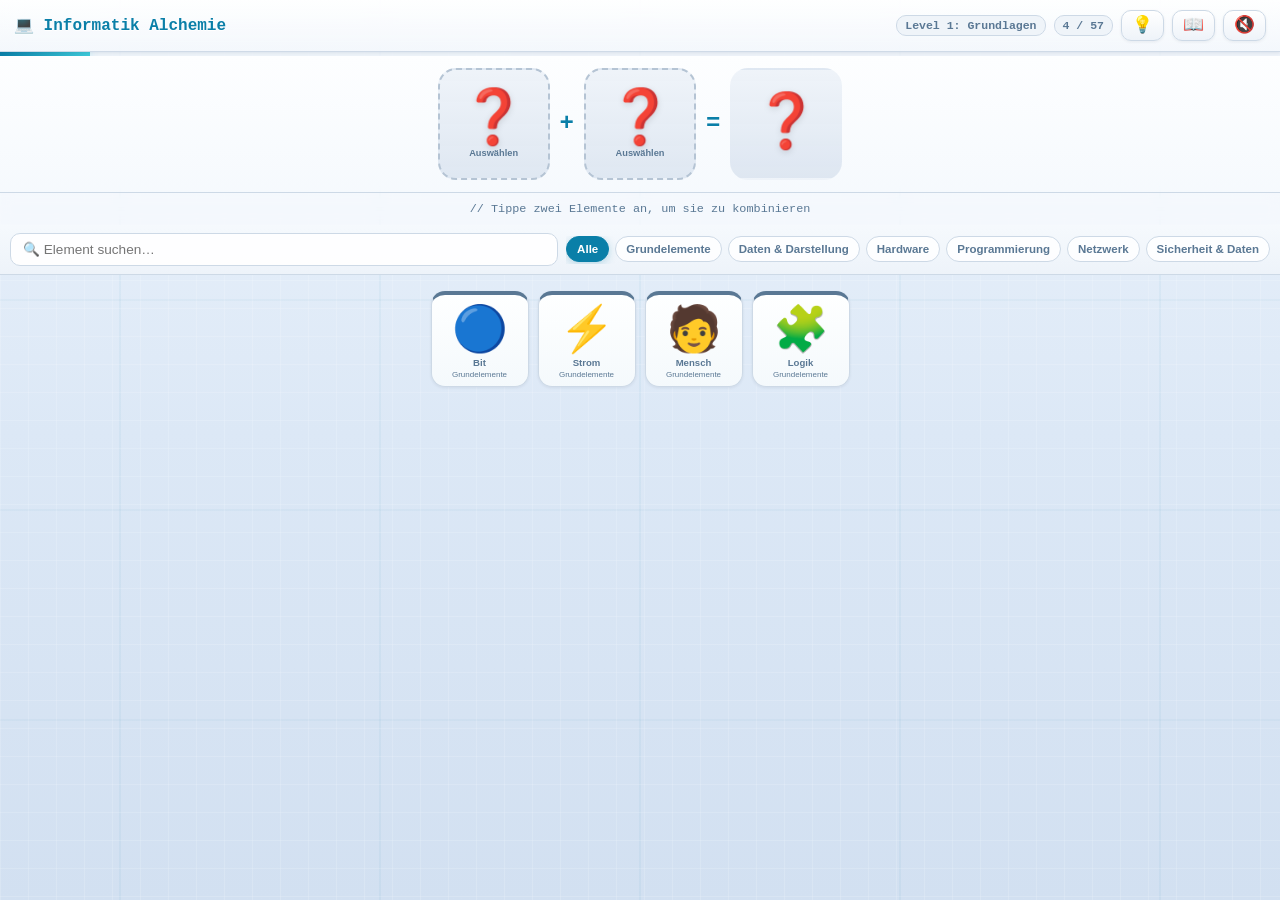
==== commit f2f69363: "Remove blocking start screen" ====
--- a/index.html
+++ b/index.html
@@ -12,7 +12,6 @@
     <div class="hbtns">
       <span id="level">Level 1: Grundlagen</span>
       <span id="cnt">4 / 57</span>
-      <button class="hbtn" onclick="showHelp()" title="Anleitung">❔</button>
       <button class="hbtn" onclick="hint()" title="Tipp">💡</button>
       <button class="hbtn" onclick="openLex()" title="Lexikon">📖</button>
       <button class="hbtn" id="soundBtn" onclick="toggleAudio()" title="Ton an/aus">🔇</button>
@@ -39,22 +38,6 @@
   <div id="grid"></div>
   <div id="toast"></div>
 
-  <div id="start" class="modal sh">
-    <div class="panel start-card">
-      <h1>💻 Informatik Alchemie</h1>
-      <p>Kombiniere zwei Informatik-Begriffe und entdecke neue Konzepte. Dein Fortschritt wird auf diesem Gerät gespeichert.</p>
-      <div class="start-grid">
-        <div class="start-item">🎯 Ziel: Entdecke alle 57 Informatik-Konzepte.</div>
-        <div class="start-item">👆 Tippe zwei Elemente an, zum Beispiel <b>Bit</b> + <b>Logik</b>.</div>
-        <div class="start-item">💡 Nach mehreren Fehlversuchen bekommst du automatisch einen kleinen Hinweis.</div>
-        <div class="start-item">📖 Im Lexikon findest du kurze Erklärungen und fachliche Hinweise.</div>
-      </div>
-      <div class="start-actions">
-        <button class="primary" onclick="closeStart()">Spiel starten</button>
-      </div>
-    </div>
-  </div>
-
   <div id="lex" class="modal">
     <div class="panel">
       <div class="panel-h"><b>📖 Lexikon</b><button onclick="closeLex()">✕</button></div>
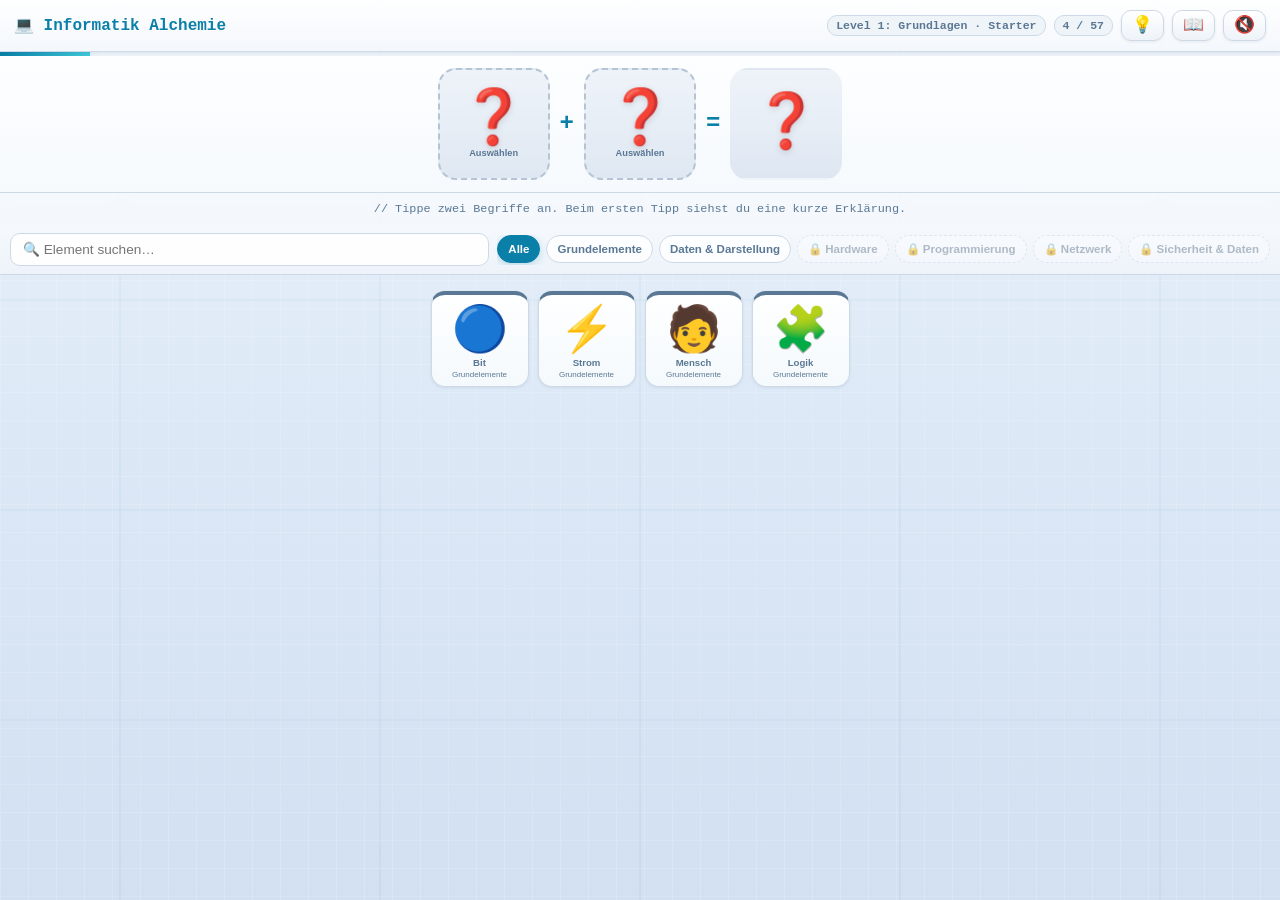
==== commit 8cc75a3f: "Load extra CSS polish" ====
--- a/index.html
+++ b/index.html
@@ -5,6 +5,7 @@
   <meta name="viewport" content="width=device-width,initial-scale=1.0,user-scalable=no">
   <title>Informatik Alchemie – Klasse 7</title>
   <link rel="stylesheet" href="style.css">
+  <link rel="stylesheet" href="extra.css">
 </head>
 <body>
   <div id="hdr">
--- a/extra.css
+++ b/extra.css
@@ -0,0 +1,6 @@
+.filter.locked{opacity:.55;background:rgba(255,255,255,.45);border-style:dashed;color:#789;cursor:not-allowed}
+.card-info{display:inline-block;margin-top:3px;color:var(--dim);font-family:-apple-system,BlinkMacSystemFont,"Segoe UI",sans-serif;font-size:.74rem;line-height:1.35}
+#level{max-width:260px;overflow:hidden;text-overflow:ellipsis}
+.chip[title]{position:relative}
+.chip:hover .mini{color:var(--cy)}
+@media (max-width:520px){#level{max-width:150px}.card-info{font-size:.68rem}}
